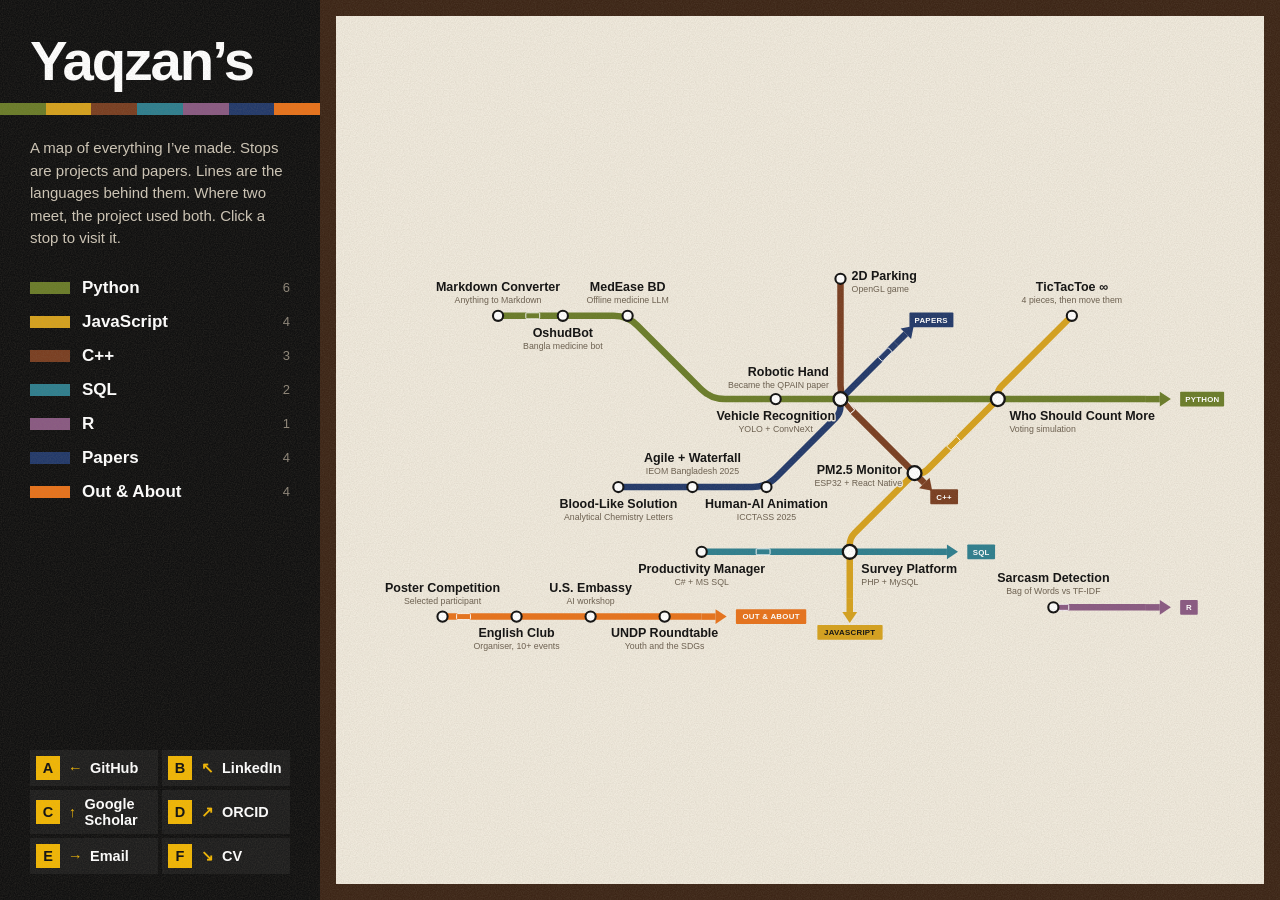
==== index.html @ 7cf8628c "Phone: the live map itself, swiped sideways, with a bottom-sheet card; drop the strip-map version Co" ====
<!doctype html>
<html lang="en">
<head>
<meta charset="utf-8">
<meta name="viewport" content="width=device-width, initial-scale=1">
<title>Yaqzan's</title>
<meta name="description" content="Projects, papers and the rest, drawn as a metro map. Pick a stop and a train takes you there.">
<link rel="stylesheet" href="style.css?v=ee97064d">
</head>
<body>

<div class="d">
  <aside class="column">
    <h1>Yaqzan’s</h1>
    <div class="stripes"><i style="background:#6b7d2a"></i><i style="background:#d6a21e"></i><i style="background:#7a3f22"></i><i style="background:#2f7f8f"></i><i style="background:#8a5a83"></i><i style="background:#233a6b"></i><i style="background:#e8731c"></i></div>
    <p class="key">A map of everything I’ve made. Stops are projects and papers. Lines are the languages behind them. Where two meet, the project used both. <span class="do-click">Click</span><span class="do-tap">Tap</span> a stop to visit it.</p>
    <nav class="legend" aria-label="Lines"><button class="ldot" data-line="py" style="--c:#6b7d2a"><i></i>Python<span>6</span></button><button class="ldot" data-line="js" style="--c:#d6a21e"><i></i>JavaScript<span>4</span></button><button class="ldot" data-line="cpp" style="--c:#7a3f22"><i></i>C++<span>3</span></button><button class="ldot" data-line="sql" style="--c:#2f7f8f"><i></i>SQL<span>2</span></button><button class="ldot" data-line="r" style="--c:#8a5a83"><i></i>R<span>1</span></button><button class="ldot" data-line="papers" style="--c:#233a6b"><i></i>Papers<span>4</span></button><button class="ldot" data-line="out" style="--c:#e8731c"><i></i>Out &amp; About<span>4</span></button></nav>
    <nav class="exits" aria-label="Links"><a href="https://github.com/yaqzans"><span class="ex">A</span><span class="ar">←</span>GitHub</a><a href="https://www.linkedin.com/in/shamvi-md-abdullah-b42a321a6/"><span class="ex">B</span><span class="ar">↖</span>LinkedIn</a><a href="https://scholar.google.com/citations?user=DwskOfEAAAAJ&amp;hl=en"><span class="ex">C</span><span class="ar">↑</span>Google Scholar</a><a href="https://orcid.org/0009-0005-9717-9426"><span class="ex">D</span><span class="ar">↗</span>ORCID</a><a href="mailto:shamvi.abdullah@gmail.com"><span class="ex">E</span><span class="ar">→</span>Email</a><a href="ShamviMdAbdullah.pdf"><span class="ex">F</span><span class="ar">↘</span>CV</a></nav>
  </aside>

  <p class="swipe">↔ Swipe to explore the map</p>
  <main class="mapside"><div class="mapframe">
    <svg id="map" viewBox="-134 58 1893 964" style="--ar:1.9637" preserveAspectRatio="xMidYMid meet" role="img"
         aria-label="Metro map of projects, papers and activities. Lines are languages and kinds of work.">
<style>.lbl{font:700 27px 'Helvetica Neue',Helvetica,Arial,sans-serif;fill:#111111}.tag{font:500 19px 'Helvetica Neue',Helvetica,Arial,sans-serif;fill:#6b5f4f}.lbl,.tag{paint-order:stroke;stroke:#efe9dc;stroke-width:6px;stroke-linejoin:round}.year{font:800 62px 'Helvetica Neue',Helvetica,Arial,sans-serif;fill:#e2ded5;letter-spacing:2px}.now{font:700 18px 'Helvetica Neue',Helvetica,Arial,sans-serif;fill:#e8731c;letter-spacing:4px}</style>
<defs><pattern id="future" width="14" height="14" patternUnits="userSpaceOnUse" patternTransform="rotate(45)"><rect width="1.5" height="14" fill="#111111" opacity=".07"/></pattern></defs>
<rect x="-600" y="-600" width="3400" height="2600" fill="#efe9dc"/>

<path id="L-py" class="line" data-line="py" d="M160.0,250.0 L300.0,250.0 L410.0,250.0 Q440.0,250.0 461.2,271.2 L598.8,408.8 Q620.0,430.0 650.0,430.0 L760.0,430.0 L900.0,430.0 L1240.0,430.0 L1560.0,430.0" fill="none" stroke="#6b7d2a" stroke-width="14" stroke-linejoin="round"/>
<g class="cap" data-line="py"><path d="M1560.0,430.0 L1590.0,430.0" stroke="#6b7d2a" stroke-width="14" fill="none"/><path d="M1614.0,430.0 L1590.0,446.0 L1590.0,414.0Z" fill="#6b7d2a"/></g>
<path id="L-js" class="line" data-line="js" d="M1400.0,250.0 L1247.1,402.9 Q1240.0,410.0 1240.0,420.0 L1240.0,420.0 Q1240.0,430.0 1232.9,437.1 L1087.1,582.9 Q1080.0,590.0 1070.0,590.0 L1070.0,590.0 Q1060.0,590.0 1052.9,597.1 L930.6,719.4 Q920.0,730.0 920.0,745.0 L920.0,760.0 L920.0,860.0" fill="none" stroke="#d6a21e" stroke-width="14" stroke-linejoin="round"/>
<g class="cap" data-line="js"><path d="M920.0,860.0 L920.0,890.0" stroke="#d6a21e" stroke-width="14" fill="none"/><path d="M920.0,914.0 L904.0,890.0 L936.0,890.0Z" fill="#d6a21e"/></g>
<path id="L-cpp" class="line" data-line="cpp" d="M900.0,170.0 L900.0,400.0 Q900.0,430.0 921.2,451.2 L1060.0,590.0" fill="none" stroke="#7a3f22" stroke-width="14" stroke-linejoin="round"/>
<g class="cap" data-line="cpp"><path d="M1060.0,590.0 L1081.2,611.2" stroke="#7a3f22" stroke-width="14" fill="none"/><path d="M1098.2,628.2 L1069.9,622.5 L1092.5,599.9Z" fill="#7a3f22"/></g>
<path id="L-sql" class="line" data-line="sql" d="M600.0,760.0 L920.0,760.0 L1100.0,760.0" fill="none" stroke="#2f7f8f" stroke-width="14" stroke-linejoin="round"/>
<g class="cap" data-line="sql"><path d="M1100.0,760.0 L1130.0,760.0" stroke="#2f7f8f" stroke-width="14" fill="none"/><path d="M1154.0,760.0 L1130.0,776.0 L1130.0,744.0Z" fill="#2f7f8f"/></g>
<path id="L-r" class="line" data-line="r" d="M1360.0,880.0 L1560.0,880.0" fill="none" stroke="#8a5a83" stroke-width="14" stroke-linejoin="round"/>
<g class="cap" data-line="r"><path d="M1560.0,880.0 L1590.0,880.0" stroke="#8a5a83" stroke-width="14" fill="none"/><path d="M1614.0,880.0 L1590.0,896.0 L1590.0,864.0Z" fill="#8a5a83"/></g>
<path id="L-papers" class="line" data-line="papers" d="M420.0,620.0 L580.0,620.0 L710.0,620.0 Q740.0,620.0 761.2,598.8 L889.4,470.6 Q900.0,460.0 900.0,445.0 L900.0,445.0 Q900.0,430.0 910.6,419.4 L1020.0,310.0" fill="none" stroke="#233a6b" stroke-width="14" stroke-linejoin="round"/>
<g class="cap" data-line="papers"><path d="M1020.0,310.0 L1041.2,288.8" stroke="#233a6b" stroke-width="14" fill="none"/><path d="M1058.2,271.8 L1052.5,300.1 L1029.9,277.5Z" fill="#233a6b"/></g>
<path id="L-out" class="line" data-line="out" d="M40.0,900.0 L200.0,900.0 L360.0,900.0 L520.0,900.0 L600.0,900.0" fill="none" stroke="#e8731c" stroke-width="14" stroke-linejoin="round"/>
<g class="cap" data-line="out"><path d="M600.0,900.0 L630.0,900.0" stroke="#e8731c" stroke-width="14" fill="none"/><path d="M654.0,900.0 L630.0,916.0 L630.0,884.0Z" fill="#e8731c"/></g>
<g class="badge" data-line="py"><rect x="1634" y="414" width="95" height="32" rx="2" fill="#6b7d2a"/><text x="1682" y="436" text-anchor="middle" fill="#fff" font-family="'Helvetica Neue',Helvetica,Arial,sans-serif" font-size="17" font-weight="700" letter-spacing=".6">PYTHON</text></g>
<g class="badge" data-line="js"><rect x="850" y="918" width="141" height="32" rx="2" fill="#d6a21e"/><text x="920" y="940" text-anchor="middle" fill="#111" font-family="'Helvetica Neue',Helvetica,Arial,sans-serif" font-size="17" font-weight="700" letter-spacing=".6">JAVASCRIPT</text></g>
<g class="badge" data-line="cpp"><rect x="1094" y="625" width="60" height="32" rx="2" fill="#7a3f22"/><text x="1124" y="647" text-anchor="middle" fill="#fff" font-family="'Helvetica Neue',Helvetica,Arial,sans-serif" font-size="17" font-weight="700" letter-spacing=".6">C++</text></g>
<g class="badge" data-line="sql"><rect x="1174" y="744" width="60" height="32" rx="2" fill="#2f7f8f"/><text x="1204" y="766" text-anchor="middle" fill="#fff" font-family="'Helvetica Neue',Helvetica,Arial,sans-serif" font-size="17" font-weight="700" letter-spacing=".6">SQL</text></g>
<g class="badge" data-line="r"><rect x="1634" y="864" width="38" height="32" rx="2" fill="#8a5a83"/><text x="1653" y="886" text-anchor="middle" fill="#fff" font-family="'Helvetica Neue',Helvetica,Arial,sans-serif" font-size="17" font-weight="700" letter-spacing=".6">R</text></g>
<g class="badge" data-line="papers"><rect x="1049" y="243" width="95" height="32" rx="2" fill="#233a6b"/><text x="1096" y="265" text-anchor="middle" fill="#fff" font-family="'Helvetica Neue',Helvetica,Arial,sans-serif" font-size="17" font-weight="700" letter-spacing=".6">PAPERS</text></g>
<g class="badge" data-line="out"><rect x="674" y="884" width="152" height="32" rx="2" fill="#e8731c"/><text x="750" y="906" text-anchor="middle" fill="#fff" font-family="'Helvetica Neue',Helvetica,Arial,sans-serif" font-size="17" font-weight="700" letter-spacing=".6">OUT &amp; ABOUT</text></g>
<g id="trains"></g>
<g class="stn" data-id="md" tabindex="0" role="button" aria-label="Markdown Converter: Anything to Markdown"><circle class="sh" cx="160" cy="250" r="11" fill="#fff" stroke="#111111" stroke-width="4.5"/><circle cx="160" cy="250" r="28" fill="transparent"/><text x="160" y="196" text-anchor="middle" class="lbl">Markdown Converter</text><text x="160" y="222" text-anchor="middle" class="tag">Anything to Markdown</text></g>
<g class="stn" data-id="oshud" tabindex="0" role="button" aria-label="OshudBot: Bangla medicine bot"><circle class="sh" cx="300" cy="250" r="11" fill="#fff" stroke="#111111" stroke-width="4.5"/><circle cx="300" cy="250" r="28" fill="transparent"/><text x="300" y="295" text-anchor="middle" class="lbl">OshudBot</text><text x="300" y="321" text-anchor="middle" class="tag">Bangla medicine bot</text></g>
<g class="stn" data-id="medease" tabindex="0" role="button" aria-label="MedEase BD: Offline medicine LLM"><circle class="sh" cx="440" cy="250" r="11" fill="#fff" stroke="#111111" stroke-width="4.5"/><circle cx="440" cy="250" r="28" fill="transparent"/><text x="440" y="196" text-anchor="middle" class="lbl">MedEase BD</text><text x="440" y="222" text-anchor="middle" class="tag">Offline medicine LLM</text></g>
<g class="stn" data-id="vehicle" tabindex="0" role="button" aria-label="Vehicle Recognition: YOLO + ConvNeXt"><circle class="sh" cx="760" cy="430" r="11" fill="#fff" stroke="#111111" stroke-width="4.5"/><circle cx="760" cy="430" r="28" fill="transparent"/><text x="760" y="475" text-anchor="middle" class="lbl">Vehicle Recognition</text><text x="760" y="501" text-anchor="middle" class="tag">YOLO + ConvNeXt</text></g>
<g class="stn" data-id="hand" tabindex="0" role="button" aria-label="Robotic Hand: Became the QPAIN paper"><rect class="sh" x="885.0" y="415.0" width="30.0" height="30.0" rx="15.0" fill="#fff" stroke="#111111" stroke-width="5"/><circle cx="900" cy="430" r="28" fill="transparent"/><text x="875" y="381" text-anchor="end" class="lbl">Robotic Hand</text><text x="875" y="407" text-anchor="end" class="tag">Became the QPAIN paper</text></g>
<g class="stn" data-id="who" tabindex="0" role="button" aria-label="Who Should Count More: Voting simulation"><rect class="sh" x="1225.0" y="415.0" width="30.0" height="30.0" rx="15.0" fill="#fff" stroke="#111111" stroke-width="5"/><circle cx="1240" cy="430" r="28" fill="transparent"/><text x="1265" y="475" text-anchor="start" class="lbl">Who Should Count More</text><text x="1265" y="501" text-anchor="start" class="tag">Voting simulation</text></g>
<g class="stn" data-id="parking" tabindex="0" role="button" aria-label="2D Parking: OpenGL game"><circle class="sh" cx="900" cy="170" r="11" fill="#fff" stroke="#111111" stroke-width="4.5"/><circle cx="900" cy="170" r="28" fill="transparent"/><text x="924" y="172" text-anchor="start" class="lbl">2D Parking</text><text x="924" y="198" text-anchor="start" class="tag">OpenGL game</text></g>
<g class="stn" data-id="pm25" tabindex="0" role="button" aria-label="PM2.5 Monitor: ESP32 + React Native"><rect class="sh" x="1045.0" y="575.0" width="30.0" height="30.0" rx="15.0" fill="#fff" stroke="#111111" stroke-width="5"/><circle cx="1060" cy="590" r="28" fill="transparent"/><text x="1033" y="592" text-anchor="end" class="lbl">PM2.5 Monitor</text><text x="1033" y="618" text-anchor="end" class="tag">ESP32 + React Native</text></g>
<g class="stn" data-id="ttt" tabindex="0" role="button" aria-label="TicTacToe ∞: 4 pieces, then move them"><circle class="sh" cx="1400" cy="250" r="11" fill="#fff" stroke="#111111" stroke-width="4.5"/><circle cx="1400" cy="250" r="28" fill="transparent"/><text x="1400" y="196" text-anchor="middle" class="lbl">TicTacToe ∞</text><text x="1400" y="222" text-anchor="middle" class="tag">4 pieces, then move them</text></g>
<g class="stn" data-id="survey" tabindex="0" role="button" aria-label="Survey Platform: PHP + MySQL"><rect class="sh" x="905.0" y="745.0" width="30.0" height="30.0" rx="15.0" fill="#fff" stroke="#111111" stroke-width="5"/><circle cx="920" cy="760" r="28" fill="transparent"/><text x="945" y="805" text-anchor="start" class="lbl">Survey Platform</text><text x="945" y="831" text-anchor="start" class="tag">PHP + MySQL</text></g>
<g class="stn" data-id="prod" tabindex="0" role="button" aria-label="Productivity Manager: C# + MS SQL"><circle class="sh" cx="600" cy="760" r="11" fill="#fff" stroke="#111111" stroke-width="4.5"/><circle cx="600" cy="760" r="28" fill="transparent"/><text x="600" y="805" text-anchor="middle" class="lbl">Productivity Manager</text><text x="600" y="831" text-anchor="middle" class="tag">C# + MS SQL</text></g>
<g class="stn" data-id="sarcasm" tabindex="0" role="button" aria-label="Sarcasm Detection: Bag of Words vs TF-IDF"><circle class="sh" cx="1360" cy="880" r="11" fill="#fff" stroke="#111111" stroke-width="4.5"/><circle cx="1360" cy="880" r="28" fill="transparent"/><text x="1360" y="826" text-anchor="middle" class="lbl">Sarcasm Detection</text><text x="1360" y="852" text-anchor="middle" class="tag">Bag of Words vs TF-IDF</text></g>
<g class="stn" data-id="blood" tabindex="0" role="button" aria-label="Blood-Like Solution: Analytical Chemistry Letters"><circle class="sh" cx="420" cy="620" r="11" fill="#fff" stroke="#111111" stroke-width="4.5"/><circle cx="420" cy="620" r="28" fill="transparent"/><text x="420" y="665" text-anchor="middle" class="lbl">Blood-Like Solution</text><text x="420" y="691" text-anchor="middle" class="tag">Analytical Chemistry Letters</text></g>
<g class="stn" data-id="agile" tabindex="0" role="button" aria-label="Agile + Waterfall: IEOM Bangladesh 2025"><circle class="sh" cx="580" cy="620" r="11" fill="#fff" stroke="#111111" stroke-width="4.5"/><circle cx="580" cy="620" r="28" fill="transparent"/><text x="580" y="566" text-anchor="middle" class="lbl">Agile + Waterfall</text><text x="580" y="592" text-anchor="middle" class="tag">IEOM Bangladesh 2025</text></g>
<g class="stn" data-id="hybrid" tabindex="0" role="button" aria-label="Human-AI Animation: ICCTASS 2025"><circle class="sh" cx="740" cy="620" r="11" fill="#fff" stroke="#111111" stroke-width="4.5"/><circle cx="740" cy="620" r="28" fill="transparent"/><text x="740" y="665" text-anchor="middle" class="lbl">Human-AI Animation</text><text x="740" y="691" text-anchor="middle" class="tag">ICCTASS 2025</text></g>
<g class="stn" data-id="poster" tabindex="0" role="button" aria-label="Poster Competition: Selected participant"><circle class="sh" cx="40" cy="900" r="11" fill="#fff" stroke="#111111" stroke-width="4.5"/><circle cx="40" cy="900" r="28" fill="transparent"/><text x="40" y="846" text-anchor="middle" class="lbl">Poster Competition</text><text x="40" y="872" text-anchor="middle" class="tag">Selected participant</text></g>
<g class="stn" data-id="english" tabindex="0" role="button" aria-label="English Club: Organiser, 10+ events"><circle class="sh" cx="200" cy="900" r="11" fill="#fff" stroke="#111111" stroke-width="4.5"/><circle cx="200" cy="900" r="28" fill="transparent"/><text x="200" y="945" text-anchor="middle" class="lbl">English Club</text><text x="200" y="971" text-anchor="middle" class="tag">Organiser, 10+ events</text></g>
<g class="stn" data-id="embassy" tabindex="0" role="button" aria-label="U.S. Embassy: AI workshop"><circle class="sh" cx="360" cy="900" r="11" fill="#fff" stroke="#111111" stroke-width="4.5"/><circle cx="360" cy="900" r="28" fill="transparent"/><text x="360" y="846" text-anchor="middle" class="lbl">U.S. Embassy</text><text x="360" y="872" text-anchor="middle" class="tag">AI workshop</text></g>
<g class="stn" data-id="undp" tabindex="0" role="button" aria-label="UNDP Roundtable: Youth and the SDGs"><circle class="sh" cx="520" cy="900" r="11" fill="#fff" stroke="#111111" stroke-width="4.5"/><circle cx="520" cy="900" r="28" fill="transparent"/><text x="520" y="945" text-anchor="middle" class="lbl">UNDP Roundtable</text><text x="520" y="971" text-anchor="middle" class="tag">Youth and the SDGs</text></g>
    </svg>
  </div></main>

  <aside class="card" id="card" hidden aria-live="polite">
    <button class="x" aria-label="Close">&times;</button>
    <div class="card-lines"></div>
    <h2></h2>
    <p class="card-tag"></p>
    <p class="card-text"></p>
    <div class="card-links"></div>
  </aside>
</div>

<script id="data" type="application/json">{"stations": {"md": {"name": "Markdown Converter", "tag": "Anything to Markdown", "x": 160, "y": 250, "side": "t", "text": "PDF, Word, PowerPoint or Excel in, clean Markdown out. A single Windows executable, nothing to install.", "links": [["Repo", "https://github.com/yaqzans/markdown-converter-app"]], "related": [], "lines": ["py"]}, "oshud": {"name": "OshudBot", "tag": "Bangla medicine bot", "x": 300, "y": 250, "side": "b", "text": "Covers 21,714 medicine brands and answers in Bangla, English or Banglish in about 15 ms on a CPU. It replaced 1.1 GB of models with transliteration and fuzzy matching at no loss in answer quality.", "links": [["Repo", "https://github.com/yaqzans/oshudbot"], ["Try it", "https://oshudbot.streamlit.app/"]], "related": ["medease"], "lines": ["py"]}, "medease": {"name": "MedEase BD", "tag": "Offline medicine LLM", "x": 440, "y": 250, "side": "t", "text": "The heavier sibling of OshudBot. RAG over 21,000+ medicines plus a Gemma 3 4B fine-tuned on 36,000+ medicine Q&A pairs, running fully offline.", "links": [], "related": ["oshud"], "lines": ["py"]}, "vehicle": {"name": "Vehicle Recognition", "tag": "YOLO + ConvNeXt", "x": 760, "y": 430, "side": "b", "text": "Bangladeshi road vehicles on RSUD20K. YOLO26n finds them and ConvNeXt-Tiny classifies every crop. Code, results and the paper.", "links": [["Repo", "https://github.com/yaqzans/cvpr-two-stage-vehicle-recognition"]], "related": [], "lines": ["py"]}, "hand": {"name": "Robotic Hand", "tag": "Became the QPAIN paper", "x": 900, "y": 430, "side": "tl", "text": "A camera watches your hand and a 7-servo robotic hand copies it, with no gloves or sensors. Python and MediaPipe on the laptop, an ESP32 driving the servos. 88 ms end to end at 24.6 FPS, built for about 2,800 BDT. It became a paper: Gesture Controlled Robotic Hand Designed for Enhancing Industrial Automation and Innovation, IEEE QPAIN 2026, second and corresponding author.", "links": [["Read the paper", "https://doi.org/10.1109/QPAIN69676.2026.11545528"]], "related": [], "lines": ["py", "cpp", "papers"]}, "who": {"name": "Who Should Count More", "tag": "Voting simulation", "x": 1240, "y": 430, "side": "br", "text": "Should educated votes count more? A Python simulation with a playable JavaScript front end: set up the electorate, run the election and see who wins.", "links": [["Play", "https://yaqzans.github.io/who-should-count-more/"], ["Repo", "https://github.com/yaqzans/who-should-count-more"]], "related": [], "lines": ["py", "js"]}, "parking": {"name": "2D Parking", "tag": "OpenGL game", "x": 900, "y": 170, "side": "r", "text": "Park the car before the timer runs out. C++ with OpenGL and GLUT, for a computer graphics course.", "links": [["Repo", "https://github.com/yaqzans/2D-Parking-Game"]], "related": [], "lines": ["cpp"]}, "pm25": {"name": "PM2.5 Monitor", "tag": "ESP32 + React Native", "x": 1060, "y": 590, "side": "l", "text": "Pocket air quality monitor: ESP32-C3 firmware plus a React Native app over BLE. It alerts only on genuine spikes, not on Dhaka's constantly high baseline. In a two-week field study it sent about 4 alerts a day instead of dozens, and each one was acted on.", "links": [], "related": [], "lines": ["js", "cpp"]}, "ttt": {"name": "TicTacToe ∞", "tag": "4 pieces, then move them", "x": 1400, "y": 250, "side": "t", "text": "Tic-tac-toe where each player only gets 4 pieces and then has to move them. Vanilla JavaScript, with a bot that has a difficulty slider.", "links": [["Play", "https://yaqzans.github.io/TicTacToeInfinity/"], ["Repo", "https://github.com/yaqzans/TicTacToeInfinity"]], "related": [], "lines": ["js"]}, "survey": {"name": "Survey Platform", "tag": "PHP + MySQL", "x": 920, "y": 760, "side": "br", "text": "NeedSurveyResponses: answer other people's surveys to earn credits, then spend credits to publish your own. PHP, MySQL and JavaScript, with separate user and admin views.", "links": [], "related": [], "lines": ["js", "sql"]}, "prod": {"name": "Productivity Manager", "tag": "C# + MS SQL", "x": 600, "y": 760, "side": "b", "text": "Notes, reminders and a timer in one C# desktop app, with logins and an MS SQL database underneath.", "links": [["Repo", "https://github.com/yaqzans/Productivity-Manager"]], "related": [], "lines": ["sql"]}, "sarcasm": {"name": "Sarcasm Detection", "tag": "Bag of Words vs TF-IDF", "x": 1360, "y": 880, "side": "t", "text": "Can a classifier tell when a tweet is sarcastic? Bag of Words against TF-IDF across four classifiers, in R.", "links": [["Repo", "https://github.com/yaqzans/ids-sarcasm-detection"]], "related": [], "lines": ["r"]}, "blood": {"name": "Blood-Like Solution", "tag": "Analytical Chemistry Letters", "x": 420, "y": 620, "side": "b", "text": "Development of a Simulated Blood-Like Solution for Medical Experiments. Presented at the International Conference on Physics 2024 and published in Analytical Chemistry Letters (2025). Fifth author.", "links": [["Read the paper", "https://doi.org/10.1080/22297928.2025.2533331"]], "related": [], "lines": ["papers"]}, "agile": {"name": "Agile + Waterfall", "tag": "IEOM Bangladesh 2025", "x": 580, "y": 620, "side": "t", "text": "Evaluating the Performance of Agile-Waterfall Integrated Approaches in Large Scale Engineering Projects in Bangladesh. IEOM Bangladesh 2025. Fifth author.", "links": [["Read the paper", "https://doi.org/10.46254/BA08.20250467"]], "related": [], "lines": ["papers"]}, "hybrid": {"name": "Human-AI Animation", "tag": "ICCTASS 2025", "x": 740, "y": 620, "side": "b", "text": "A Hybrid Human-AI Model for Sustainable Innovation in Media and Animation. Presented at ICCTASS 2025. Third author.", "links": [], "related": [], "lines": ["papers"]}, "poster": {"name": "Poster Competition", "tag": "Selected participant", "x": 40, "y": 900, "side": "t", "text": "Selected participant in the AIUB Poster Presentation Competition.", "links": [], "related": [], "lines": ["out"]}, "english": {"name": "English Club", "tag": "Organiser, 10+ events", "x": 200, "y": 900, "side": "b", "text": "Organiser and content writer at the AIUB English Club. Ran 10+ events and workshops for 50+ members.", "links": [], "related": [], "lines": ["out"]}, "embassy": {"name": "U.S. Embassy", "tag": "AI workshop", "x": 360, "y": 900, "side": "t", "text": "AI workshop at the American Center, Dhaka. Selected by the Faculty of Science and Technology to represent the university.", "links": [], "related": [], "lines": ["out"]}, "undp": {"name": "UNDP Roundtable", "tag": "Youth and the SDGs", "x": 520, "y": 900, "side": "b", "text": "Selected to represent the university at \"Let's Talk with the UNDP Resident Representative\", a roundtable on youth engagement in the SDGs.", "links": [], "related": [], "lines": ["out"]}}, "lines": {"py": {"name": "Python", "color": "#6b7d2a", "stations": ["md", "oshud", "medease", "vehicle", "hand", "who"]}, "js": {"name": "JavaScript", "color": "#d6a21e", "stations": ["ttt", "who", "pm25", "survey"]}, "cpp": {"name": "C++", "color": "#7a3f22", "stations": ["parking", "hand", "pm25"]}, "sql": {"name": "SQL", "color": "#2f7f8f", "stations": ["prod", "survey"]}, "r": {"name": "R", "color": "#8a5a83", "stations": ["sarcasm"]}, "papers": {"name": "Papers", "color": "#233a6b", "stations": ["blood", "agile", "hybrid", "hand"]}, "out": {"name": "Out & About", "color": "#e8731c", "stations": ["poster", "english", "embassy", "undp"]}}, "view": [-134, 58, 1893, 964]}</script>
<script src="app.js?v=b8bb72dc"></script>
</body>
</html>
---- style.css ----
:root {
  --ink: #111; --soft: #6b5f4f; --paper: #efe9dc; --orange: #e8731c;
  --font: "Helvetica Neue", Helvetica, Arial, sans-serif;
}
* { box-sizing: border-box; }
html, body { margin: 0; height: 100%; }
body { font-family: var(--font); color: var(--ink); background: var(--paper); }
button { font: inherit; color: inherit; }

/* print grain over everything, like ink on paper stock */
body::after { content: ""; position: fixed; inset: 0; pointer-events: none; z-index: 10; opacity: .5;
  background-image: url("data:image/svg+xml;utf8,<svg xmlns='http://www.w3.org/2000/svg' width='240' height='240'><filter id='n'><feTurbulence type='fractalNoise' baseFrequency='.85' numOctaves='2'/><feColorMatrix values='0 0 0 0 .3 0 0 0 0 .25 0 0 0 0 .18 0 0 0 .5 -.15'/></filter><rect width='100%25' height='100%25' filter='url(%23n)'/></svg>"); }

/* ---------------- laptop: black column on the left, the map on the right ---------------- */
.d { display: grid; grid-template-columns: minmax(300px, 25vw) 1fr; height: 100vh; overflow: hidden; }
.column { background: #111; color: #fff; padding: 34px 30px 26px; display: flex; flex-direction: column; gap: 22px; overflow-y: auto; }
.column h1 { margin: 0; font-size: clamp(44px, 4.4vw, 76px); font-weight: 800; letter-spacing: -.035em; line-height: .95; }
.stripes { display: flex; height: 12px; }
.stripes i { flex: 1; }
.column .stripes { margin: -6px -30px 0; }
.key { margin: 0; font-size: 15px; line-height: 1.5; color: #cfc7b8; }

.legend { display: grid; gap: 2px; }
.ldot { display: flex; align-items: center; gap: 12px; border: 0; background: none; color: #fff; cursor: pointer; padding: 6px 0; text-align: left; font-size: 17px; font-weight: 700; }
.ldot i { width: 40px; height: 12px; background: var(--c); flex: none; }
.ldot span { margin-left: auto; font-size: 13px; font-weight: 500; color: #8f877a; }
.ldot:hover, .ldot.on { color: var(--orange); }

.exits { display: grid; grid-template-columns: 1fr 1fr; gap: 4px; margin-top: auto; }
.exits a, .m-exits a { display: flex; align-items: center; gap: 8px; color: #fff; text-decoration: none; font-size: 14.5px; font-weight: 700;
  padding: 6px 8px 6px 6px; background: #1e1e1e; }
.exits a:hover, .exits a:focus-visible, .m-exits a:hover { background: #2c2c2c; outline: 2px solid #f2b705; outline-offset: -2px; }
.ex { width: 24px; height: 24px; background: #f2b705; color: #111; display: grid; place-items: center; font-weight: 800; flex: none; }
.ar { color: #f2b705; width: 14px; text-align: center; }
.hint { margin: 0; font-size: 13px; color: #8f877a; }

.mapside { min-width: 0; min-height: 0; }
/* one dark brown border running round the edges of the map area */
.mapframe { width: 100%; height: 100%; border: 16px solid #3d2617; display: grid; place-items: center; padding: 18px 26px; }
#map { width: 100%; height: 100%; display: block; }

/* map interaction */
.stn { cursor: pointer; outline: none; }
.stn:hover .sh, .stn:focus-visible .sh, .stn.on .sh { stroke: var(--orange); stroke-width: 7; }
.stn:hover .lbl, .stn.on .lbl { fill: var(--orange); }
#map .line, #map .cap, #map .badge { transition: opacity .25s; }
#map.focus .line, #map.focus .cap, #map.focus .badge { opacity: .12; }
#map.focus .hl { opacity: 1; }

/* station card: black band, line colour, the details */
.card { position: fixed; right: 28px; bottom: 28px; z-index: 5; width: min(420px, calc(100vw - 32px)); background: #fff;
  box-shadow: 0 16px 40px rgba(0, 0, 0, .25); animation: up .2s ease-out; }
.card[hidden] { display: none; }
@keyframes up { from { transform: translateY(10px); opacity: 0; } }
.card-lines { display: flex; flex-wrap: wrap; gap: 0; background: #111; padding: 0; }
.card-lines span { font-size: 12px; font-weight: 800; letter-spacing: .06em; text-transform: uppercase; background: var(--c); padding: 7px 12px; }
.card .x { position: absolute; top: 2px; right: 6px; border: 0; background: none; color: #fff; font-size: 26px; line-height: 1; cursor: pointer; padding: 4px 8px; z-index: 1; }
.card h2 { margin: 14px 20px 0; font-size: 26px; font-weight: 800; letter-spacing: -.02em; }
.card-tag { margin: 2px 20px 0; color: var(--soft); font-size: 14px; font-weight: 500; }
.card-text { margin: 10px 20px 0; font-size: 15px; line-height: 1.55; color: #2b2620; }
.card-links { display: flex; flex-wrap: wrap; gap: 8px; margin: 14px 20px 18px; }
.card-links:empty { display: none; }
.card-links + * { margin-bottom: 18px; }
.card-links a, .card-links button { color: #111; font-size: 14px; font-weight: 700; text-decoration: none; border: 2px solid #111; padding: 5px 12px; background: none; cursor: pointer; }
.card-links a:hover, .card-links button:hover { background: #111; color: #fff; }
.card-links .go::before { content: ""; display: inline-block; width: 14px; height: 5px; background: var(--c); margin: 0 7px 3px 0; vertical-align: middle; }
.card-text:last-of-type { margin-bottom: 18px; }

@media (prefers-reduced-motion: reduce) { .card { animation: none; } .m-train { transition: none !important; } }

/* ---------------- phone: the same live map, big, swiped sideways; everything else arranged around it ---------------- */
.do-tap, .swipe { display: none; }
@media (max-width: 900px) {
  .do-click { display: none; } .do-tap { display: inline; }
  .d { display: flex; flex-direction: column; height: auto; overflow: visible; }
  .column { display: contents; }
  .column h1 { order: 1; background: #111; color: #fff; margin: 0; padding: 22px 18px 14px; font-size: 54px; }
  .column .stripes { order: 2; margin: 0; }
  .key { order: 3; background: #111; color: #cfc7b8; margin: 0; padding: 14px 18px 18px; font-size: 14.5px; }
  .mapside { order: 5; position: relative; height: 68svh; min-height: 420px; overflow-x: auto; overflow-y: hidden;
    -webkit-overflow-scrolling: touch; scrollbar-width: none; }
  .mapside::-webkit-scrollbar { display: none; }
  .mapframe { width: max-content; height: 100%; padding: 10px 16px; border-width: 10px; }
  #map { height: 100%; width: auto; aspect-ratio: var(--ar); }
  .swipe { display: block; order: 4; margin: 0; padding: 7px 14px; background: #f2b705; color: #111; text-align: center;
    font-size: 12.5px; font-weight: 800; letter-spacing: .06em; text-transform: uppercase; }
  .legend { order: 6; display: flex; overflow-x: auto; gap: 6px; padding: 14px 14px 4px; scrollbar-width: none; }
  .legend::-webkit-scrollbar { display: none; }
  .ldot { flex: none; background: #111; color: #fff; padding: 8px 12px; font-size: 14px; gap: 8px; }
  .ldot i { width: 22px; height: 8px; }
  .ldot span { margin-left: 4px; }
  .exits { order: 7; margin: 10px 14px 24px; background: #111; padding: 6px; }
  .card { left: 0; right: 0; bottom: 0; width: auto; max-height: 70svh; overflow-y: auto; box-shadow: 0 -10px 30px rgba(0, 0, 0, .3); }
}
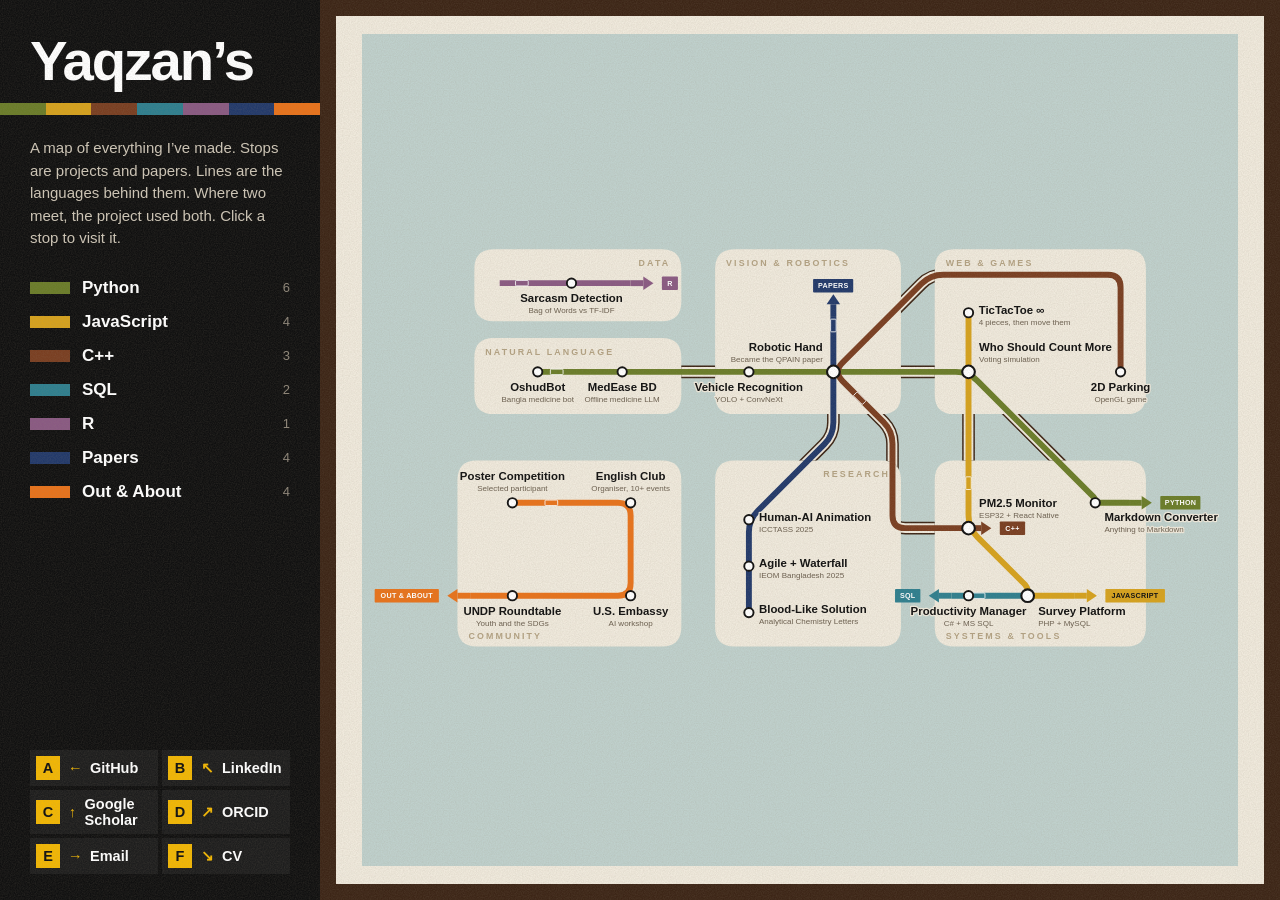
==== commit 5fd26077: "Fields as islands with water between them; lines cross on bridges; R on a Data island Co-Authored-By" ====
--- a/index.html
+++ b/index.html
@@ -20,53 +20,53 @@
 
   <p class="swipe">↔ Swipe to explore the map</p>
   <main class="mapside"><div class="mapframe">
-    <svg id="map" viewBox="-134 58 1893 964" style="--ar:1.9637" preserveAspectRatio="xMidYMid meet" role="img"
+    <svg id="map" viewBox="-196 8 2074 1014" style="--ar:2.0454" preserveAspectRatio="xMidYMid meet" role="img"
          aria-label="Metro map of projects, papers and activities. Lines are languages and kinds of work.">
-<style>.lbl{font:700 27px 'Helvetica Neue',Helvetica,Arial,sans-serif;fill:#111111}.tag{font:500 19px 'Helvetica Neue',Helvetica,Arial,sans-serif;fill:#6b5f4f}.lbl,.tag{paint-order:stroke;stroke:#efe9dc;stroke-width:6px;stroke-linejoin:round}.year{font:800 62px 'Helvetica Neue',Helvetica,Arial,sans-serif;fill:#e2ded5;letter-spacing:2px}.now{font:700 18px 'Helvetica Neue',Helvetica,Arial,sans-serif;fill:#e8731c;letter-spacing:4px}</style>
+<style>.lbl{font:700 27px 'Helvetica Neue',Helvetica,Arial,sans-serif;fill:#111111}.tag{font:500 19px 'Helvetica Neue',Helvetica,Arial,sans-serif;fill:#6b5f4f}.lbl,.tag{paint-order:stroke;stroke:#efe9dc;stroke-width:6px;stroke-linejoin:round}.year{font:800 62px 'Helvetica Neue',Helvetica,Arial,sans-serif;fill:#e2ded5;letter-spacing:2px}.now{font:700 18px 'Helvetica Neue',Helvetica,Arial,sans-serif;fill:#e8731c;letter-spacing:4px}.district{font:800 21px 'Helvetica Neue',Helvetica,Arial,sans-serif;fill:#b3a283;letter-spacing:5px}</style>
 <defs><pattern id="future" width="14" height="14" patternUnits="userSpaceOnUse" patternTransform="rotate(45)"><rect width="1.5" height="14" fill="#111111" opacity=".07"/></pattern></defs>
-<rect x="-600" y="-600" width="3400" height="2600" fill="#efe9dc"/>
-
-<path id="L-py" class="line" data-line="py" d="M160.0,250.0 L300.0,250.0 L410.0,250.0 Q440.0,250.0 461.2,271.2 L598.8,408.8 Q620.0,430.0 650.0,430.0 L760.0,430.0 L900.0,430.0 L1240.0,430.0 L1560.0,430.0" fill="none" stroke="#6b7d2a" stroke-width="14" stroke-linejoin="round"/>
-<g class="cap" data-line="py"><path d="M1560.0,430.0 L1590.0,430.0" stroke="#6b7d2a" stroke-width="14" fill="none"/><path d="M1614.0,430.0 L1590.0,446.0 L1590.0,414.0Z" fill="#6b7d2a"/></g>
-<path id="L-js" class="line" data-line="js" d="M1400.0,250.0 L1247.1,402.9 Q1240.0,410.0 1240.0,420.0 L1240.0,420.0 Q1240.0,430.0 1232.9,437.1 L1087.1,582.9 Q1080.0,590.0 1070.0,590.0 L1070.0,590.0 Q1060.0,590.0 1052.9,597.1 L930.6,719.4 Q920.0,730.0 920.0,745.0 L920.0,760.0 L920.0,860.0" fill="none" stroke="#d6a21e" stroke-width="14" stroke-linejoin="round"/>
-<g class="cap" data-line="js"><path d="M920.0,860.0 L920.0,890.0" stroke="#d6a21e" stroke-width="14" fill="none"/><path d="M920.0,914.0 L904.0,890.0 L936.0,890.0Z" fill="#d6a21e"/></g>
-<path id="L-cpp" class="line" data-line="cpp" d="M900.0,170.0 L900.0,400.0 Q900.0,430.0 921.2,451.2 L1060.0,590.0" fill="none" stroke="#7a3f22" stroke-width="14" stroke-linejoin="round"/>
-<g class="cap" data-line="cpp"><path d="M1060.0,590.0 L1081.2,611.2" stroke="#7a3f22" stroke-width="14" fill="none"/><path d="M1098.2,628.2 L1069.9,622.5 L1092.5,599.9Z" fill="#7a3f22"/></g>
-<path id="L-sql" class="line" data-line="sql" d="M600.0,760.0 L920.0,760.0 L1100.0,760.0" fill="none" stroke="#2f7f8f" stroke-width="14" stroke-linejoin="round"/>
-<g class="cap" data-line="sql"><path d="M1100.0,760.0 L1130.0,760.0" stroke="#2f7f8f" stroke-width="14" fill="none"/><path d="M1154.0,760.0 L1130.0,776.0 L1130.0,744.0Z" fill="#2f7f8f"/></g>
-<path id="L-r" class="line" data-line="r" d="M1360.0,880.0 L1560.0,880.0" fill="none" stroke="#8a5a83" stroke-width="14" stroke-linejoin="round"/>
-<g class="cap" data-line="r"><path d="M1560.0,880.0 L1590.0,880.0" stroke="#8a5a83" stroke-width="14" fill="none"/><path d="M1614.0,880.0 L1590.0,896.0 L1590.0,864.0Z" fill="#8a5a83"/></g>
-<path id="L-papers" class="line" data-line="papers" d="M420.0,620.0 L580.0,620.0 L710.0,620.0 Q740.0,620.0 761.2,598.8 L889.4,470.6 Q900.0,460.0 900.0,445.0 L900.0,445.0 Q900.0,430.0 910.6,419.4 L1020.0,310.0" fill="none" stroke="#233a6b" stroke-width="14" stroke-linejoin="round"/>
-<g class="cap" data-line="papers"><path d="M1020.0,310.0 L1041.2,288.8" stroke="#233a6b" stroke-width="14" fill="none"/><path d="M1058.2,271.8 L1052.5,300.1 L1029.9,277.5Z" fill="#233a6b"/></g>
-<path id="L-out" class="line" data-line="out" d="M40.0,900.0 L200.0,900.0 L360.0,900.0 L520.0,900.0 L600.0,900.0" fill="none" stroke="#e8731c" stroke-width="14" stroke-linejoin="round"/>
-<g class="cap" data-line="out"><path d="M600.0,900.0 L630.0,900.0" stroke="#e8731c" stroke-width="14" fill="none"/><path d="M654.0,900.0 L630.0,916.0 L630.0,884.0Z" fill="#e8731c"/></g>
-<g class="badge" data-line="py"><rect x="1634" y="414" width="95" height="32" rx="2" fill="#6b7d2a"/><text x="1682" y="436" text-anchor="middle" fill="#fff" font-family="'Helvetica Neue',Helvetica,Arial,sans-serif" font-size="17" font-weight="700" letter-spacing=".6">PYTHON</text></g>
-<g class="badge" data-line="js"><rect x="850" y="918" width="141" height="32" rx="2" fill="#d6a21e"/><text x="920" y="940" text-anchor="middle" fill="#111" font-family="'Helvetica Neue',Helvetica,Arial,sans-serif" font-size="17" font-weight="700" letter-spacing=".6">JAVASCRIPT</text></g>
-<g class="badge" data-line="cpp"><rect x="1094" y="625" width="60" height="32" rx="2" fill="#7a3f22"/><text x="1124" y="647" text-anchor="middle" fill="#fff" font-family="'Helvetica Neue',Helvetica,Arial,sans-serif" font-size="17" font-weight="700" letter-spacing=".6">C++</text></g>
-<g class="badge" data-line="sql"><rect x="1174" y="744" width="60" height="32" rx="2" fill="#2f7f8f"/><text x="1204" y="766" text-anchor="middle" fill="#fff" font-family="'Helvetica Neue',Helvetica,Arial,sans-serif" font-size="17" font-weight="700" letter-spacing=".6">SQL</text></g>
-<g class="badge" data-line="r"><rect x="1634" y="864" width="38" height="32" rx="2" fill="#8a5a83"/><text x="1653" y="886" text-anchor="middle" fill="#fff" font-family="'Helvetica Neue',Helvetica,Arial,sans-serif" font-size="17" font-weight="700" letter-spacing=".6">R</text></g>
-<g class="badge" data-line="papers"><rect x="1049" y="243" width="95" height="32" rx="2" fill="#233a6b"/><text x="1096" y="265" text-anchor="middle" fill="#fff" font-family="'Helvetica Neue',Helvetica,Arial,sans-serif" font-size="17" font-weight="700" letter-spacing=".6">PAPERS</text></g>
-<g class="badge" data-line="out"><rect x="674" y="884" width="152" height="32" rx="2" fill="#e8731c"/><text x="750" y="906" text-anchor="middle" fill="#fff" font-family="'Helvetica Neue',Helvetica,Arial,sans-serif" font-size="17" font-weight="700" letter-spacing=".6">OUT &amp; ABOUT</text></g>
+<rect x="-600" y="-600" width="3400" height="2600" fill="#bfd0cc"/><path class="land" d="M116,40 H514 Q560,40 560,86 V164 Q560,210 514,210 H116 Q70,210 70,164 V86 Q70,40 116,40 Z" fill="#efe9dc"/><path class="land" d="M116,250 H514 Q560,250 560,296 V384 Q560,430 514,430 H116 Q70,430 70,384 V296 Q70,250 116,250 Z" fill="#efe9dc"/><path class="land" d="M686,40 H1034 Q1080,40 1080,86 V384 Q1080,430 1034,430 H686 Q640,430 640,384 V86 Q640,40 686,40 Z" fill="#efe9dc"/><path class="land" d="M1206,40 H1614 Q1660,40 1660,86 V384 Q1660,430 1614,430 H1206 Q1160,430 1160,384 V86 Q1160,40 1206,40 Z" fill="#efe9dc"/><path class="land" d="M76,540 H514 Q560,540 560,586 V934 Q560,980 514,980 H76 Q30,980 30,934 V586 Q30,540 76,540 Z" fill="#efe9dc"/><path class="land" d="M686,540 H1034 Q1080,540 1080,586 V934 Q1080,980 1034,980 H686 Q640,980 640,934 V586 Q640,540 686,540 Z" fill="#efe9dc"/><path class="land" d="M1206,540 H1614 Q1660,540 1660,586 V934 Q1660,980 1614,980 H1206 Q1160,980 1160,934 V586 Q1160,540 1206,540 Z" fill="#efe9dc"/><text x="534" y="80" text-anchor="end" class="district">DATA</text><text x="96" y="290" text-anchor="start" class="district">NATURAL LANGUAGE</text><text x="666" y="80" text-anchor="start" class="district">VISION &amp; ROBOTICS</text><text x="1186" y="80" text-anchor="start" class="district">WEB &amp; GAMES</text><text x="56" y="962" text-anchor="start" class="district">COMMUNITY</text><text x="1054" y="580" text-anchor="end" class="district">RESEARCH</text><text x="1186" y="962" text-anchor="start" class="district">SYSTEMS &amp; TOOLS</text>
+<clipPath id="wateronly"><path d="M-600,-600 H2800 V2000 H-600 Z M116,40 H514 Q560,40 560,86 V164 Q560,210 514,210 H116 Q70,210 70,164 V86 Q70,40 116,40 Z M116,250 H514 Q560,250 560,296 V384 Q560,430 514,430 H116 Q70,430 70,384 V296 Q70,250 116,250 Z M686,40 H1034 Q1080,40 1080,86 V384 Q1080,430 1034,430 H686 Q640,430 640,384 V86 Q640,40 686,40 Z M1206,40 H1614 Q1660,40 1660,86 V384 Q1660,430 1614,430 H1206 Q1160,430 1160,384 V86 Q1160,40 1206,40 Z M76,540 H514 Q560,540 560,586 V934 Q560,980 514,980 H76 Q30,980 30,934 V586 Q30,540 76,540 Z M686,540 H1034 Q1080,540 1080,586 V934 Q1080,980 1034,980 H686 Q640,980 640,934 V586 Q640,540 686,540 Z M1206,540 H1614 Q1660,540 1660,586 V934 Q1660,980 1614,980 H1206 Q1160,980 1160,934 V586 Q1160,540 1206,540 Z" clip-rule="evenodd"/></clipPath><g clip-path="url(#wateronly)"><path d="M220.0,330.0 L420.0,330.0 L720.0,330.0 L920.0,330.0 L1210.0,330.0 Q1240.0,330.0 1261.2,351.2 L1536.5,626.5 Q1540.0,630.0 1540.0,635.0 L1540.0,635.0 Q1540.0,640.0 1545.0,640.0 L1620.0,640.0" fill="none" stroke="#3d2617" stroke-width="30"/><path d="M220.0,330.0 L420.0,330.0 L720.0,330.0 L920.0,330.0 L1210.0,330.0 Q1240.0,330.0 1261.2,351.2 L1536.5,626.5 Q1540.0,630.0 1540.0,635.0 L1540.0,635.0 Q1540.0,640.0 1545.0,640.0 L1620.0,640.0" fill="none" stroke="#efe9dc" stroke-width="23"/><path d="M1240.0,190.0 L1240.0,330.0 L1240.0,670.0 Q1240.0,700.0 1261.2,721.2 L1372.9,832.9 Q1380.0,840.0 1380.0,850.0 L1380.0,850.0 Q1380.0,860.0 1390.0,860.0 L1490.0,860.0" fill="none" stroke="#3d2617" stroke-width="30"/><path d="M1240.0,190.0 L1240.0,330.0 L1240.0,670.0 Q1240.0,700.0 1261.2,721.2 L1372.9,832.9 Q1380.0,840.0 1380.0,850.0 L1380.0,850.0 Q1380.0,860.0 1390.0,860.0 L1490.0,860.0" fill="none" stroke="#efe9dc" stroke-width="23"/><path d="M1600.0,330.0 L1600.0,130.0 Q1600.0,100.0 1570.0,100.0 L1180.0,100.0 Q1150.0,100.0 1128.8,121.2 L941.2,308.8 Q920.0,330.0 941.2,351.2 L1038.8,448.8 Q1060.0,470.0 1060.0,500.0 L1060.0,670.0 Q1060.0,700.0 1090.0,700.0 L1240.0,700.0" fill="none" stroke="#3d2617" stroke-width="30"/><path d="M1600.0,330.0 L1600.0,130.0 Q1600.0,100.0 1570.0,100.0 L1180.0,100.0 Q1150.0,100.0 1128.8,121.2 L941.2,308.8 Q920.0,330.0 941.2,351.2 L1038.8,448.8 Q1060.0,470.0 1060.0,500.0 L1060.0,670.0 Q1060.0,700.0 1090.0,700.0 L1240.0,700.0" fill="none" stroke="#efe9dc" stroke-width="23"/><path d="M1380.0,860.0 L1240.0,860.0 L1200.0,860.0" fill="none" stroke="#3d2617" stroke-width="30"/><path d="M1380.0,860.0 L1240.0,860.0 L1200.0,860.0" fill="none" stroke="#efe9dc" stroke-width="23"/><path d="M130.0,120.0 L300.0,120.0 L440.0,120.0" fill="none" stroke="#3d2617" stroke-width="30"/><path d="M130.0,120.0 L300.0,120.0 L440.0,120.0" fill="none" stroke="#efe9dc" stroke-width="23"/><path d="M720.0,900.0 L720.0,790.0 L720.0,710.0 Q720.0,680.0 741.2,658.8 L898.8,501.2 Q920.0,480.0 920.0,450.0 L920.0,330.0 L920.0,200.0" fill="none" stroke="#3d2617" stroke-width="30"/><path d="M720.0,900.0 L720.0,790.0 L720.0,710.0 Q720.0,680.0 741.2,658.8 L898.8,501.2 Q920.0,480.0 920.0,450.0 L920.0,330.0 L920.0,200.0" fill="none" stroke="#efe9dc" stroke-width="23"/><path d="M160.0,640.0 L410.0,640.0 Q440.0,640.0 440.0,670.0 L440.0,830.0 Q440.0,860.0 410.0,860.0 L160.0,860.0 L60.0,860.0" fill="none" stroke="#3d2617" stroke-width="30"/><path d="M160.0,640.0 L410.0,640.0 Q440.0,640.0 440.0,670.0 L440.0,830.0 Q440.0,860.0 410.0,860.0 L160.0,860.0 L60.0,860.0" fill="none" stroke="#efe9dc" stroke-width="23"/></g>
+<path id="L-py" class="line" data-line="py" d="M220.0,330.0 L420.0,330.0 L720.0,330.0 L920.0,330.0 L1210.0,330.0 Q1240.0,330.0 1261.2,351.2 L1536.5,626.5 Q1540.0,630.0 1540.0,635.0 L1540.0,635.0 Q1540.0,640.0 1545.0,640.0 L1620.0,640.0" fill="none" stroke="#6b7d2a" stroke-width="14" stroke-linejoin="round"/>
+<g class="cap" data-line="py"><path d="M1620.0,640.0 L1650.0,640.0" stroke="#6b7d2a" stroke-width="14" fill="none"/><path d="M1674.0,640.0 L1650.0,656.0 L1650.0,624.0Z" fill="#6b7d2a"/></g>
+<path id="L-js" class="line" data-line="js" d="M1240.0,190.0 L1240.0,330.0 L1240.0,670.0 Q1240.0,700.0 1261.2,721.2 L1372.9,832.9 Q1380.0,840.0 1380.0,850.0 L1380.0,850.0 Q1380.0,860.0 1390.0,860.0 L1490.0,860.0" fill="none" stroke="#d6a21e" stroke-width="14" stroke-linejoin="round"/>
+<g class="cap" data-line="js"><path d="M1490.0,860.0 L1520.0,860.0" stroke="#d6a21e" stroke-width="14" fill="none"/><path d="M1544.0,860.0 L1520.0,876.0 L1520.0,844.0Z" fill="#d6a21e"/></g>
+<path id="L-cpp" class="line" data-line="cpp" d="M1600.0,330.0 L1600.0,130.0 Q1600.0,100.0 1570.0,100.0 L1180.0,100.0 Q1150.0,100.0 1128.8,121.2 L941.2,308.8 Q920.0,330.0 941.2,351.2 L1038.8,448.8 Q1060.0,470.0 1060.0,500.0 L1060.0,670.0 Q1060.0,700.0 1090.0,700.0 L1240.0,700.0" fill="none" stroke="#7a3f22" stroke-width="14" stroke-linejoin="round"/>
+<g class="cap" data-line="cpp"><path d="M1240.0,700.0 L1270.0,700.0" stroke="#7a3f22" stroke-width="14" fill="none"/><path d="M1294.0,700.0 L1270.0,716.0 L1270.0,684.0Z" fill="#7a3f22"/></g>
+<path id="L-sql" class="line" data-line="sql" d="M1380.0,860.0 L1240.0,860.0 L1200.0,860.0" fill="none" stroke="#2f7f8f" stroke-width="14" stroke-linejoin="round"/>
+<g class="cap" data-line="sql"><path d="M1200.0,860.0 L1170.0,860.0" stroke="#2f7f8f" stroke-width="14" fill="none"/><path d="M1146.0,860.0 L1170.0,844.0 L1170.0,876.0Z" fill="#2f7f8f"/></g>
+<path id="L-r" class="line" data-line="r" d="M130.0,120.0 L300.0,120.0 L440.0,120.0" fill="none" stroke="#8a5a83" stroke-width="14" stroke-linejoin="round"/>
+<g class="cap" data-line="r"><path d="M440.0,120.0 L470.0,120.0" stroke="#8a5a83" stroke-width="14" fill="none"/><path d="M494.0,120.0 L470.0,136.0 L470.0,104.0Z" fill="#8a5a83"/></g>
+<path id="L-papers" class="line" data-line="papers" d="M720.0,900.0 L720.0,790.0 L720.0,710.0 Q720.0,680.0 741.2,658.8 L898.8,501.2 Q920.0,480.0 920.0,450.0 L920.0,330.0 L920.0,200.0" fill="none" stroke="#233a6b" stroke-width="14" stroke-linejoin="round"/>
+<g class="cap" data-line="papers"><path d="M920.0,200.0 L920.0,170.0" stroke="#233a6b" stroke-width="14" fill="none"/><path d="M920.0,146.0 L936.0,170.0 L904.0,170.0Z" fill="#233a6b"/></g>
+<path id="L-out" class="line" data-line="out" d="M160.0,640.0 L410.0,640.0 Q440.0,640.0 440.0,670.0 L440.0,830.0 Q440.0,860.0 410.0,860.0 L160.0,860.0 L60.0,860.0" fill="none" stroke="#e8731c" stroke-width="14" stroke-linejoin="round"/>
+<g class="cap" data-line="out"><path d="M60.0,860.0 L30.0,860.0" stroke="#e8731c" stroke-width="14" fill="none"/><path d="M6.0,860.0 L30.0,844.0 L30.0,876.0Z" fill="#e8731c"/></g>
+<g class="badge" data-line="py"><rect x="1694" y="624" width="95" height="32" rx="2" fill="#6b7d2a"/><text x="1742" y="646" text-anchor="middle" fill="#fff" font-family="'Helvetica Neue',Helvetica,Arial,sans-serif" font-size="17" font-weight="700" letter-spacing=".6">PYTHON</text></g>
+<g class="badge" data-line="js"><rect x="1564" y="844" width="141" height="32" rx="2" fill="#d6a21e"/><text x="1634" y="866" text-anchor="middle" fill="#111" font-family="'Helvetica Neue',Helvetica,Arial,sans-serif" font-size="17" font-weight="700" letter-spacing=".6">JAVASCRIPT</text></g>
+<g class="badge" data-line="cpp"><rect x="1314" y="684" width="60" height="32" rx="2" fill="#7a3f22"/><text x="1344" y="706" text-anchor="middle" fill="#fff" font-family="'Helvetica Neue',Helvetica,Arial,sans-serif" font-size="17" font-weight="700" letter-spacing=".6">C++</text></g>
+<g class="badge" data-line="sql"><rect x="1066" y="844" width="60" height="32" rx="2" fill="#2f7f8f"/><text x="1096" y="866" text-anchor="middle" fill="#fff" font-family="'Helvetica Neue',Helvetica,Arial,sans-serif" font-size="17" font-weight="700" letter-spacing=".6">SQL</text></g>
+<g class="badge" data-line="r"><rect x="514" y="104" width="38" height="32" rx="2" fill="#8a5a83"/><text x="533" y="126" text-anchor="middle" fill="#fff" font-family="'Helvetica Neue',Helvetica,Arial,sans-serif" font-size="17" font-weight="700" letter-spacing=".6">R</text></g>
+<g class="badge" data-line="papers"><rect x="872" y="110" width="95" height="32" rx="2" fill="#233a6b"/><text x="920" y="132" text-anchor="middle" fill="#fff" font-family="'Helvetica Neue',Helvetica,Arial,sans-serif" font-size="17" font-weight="700" letter-spacing=".6">PAPERS</text></g>
+<g class="badge" data-line="out"><rect x="-166" y="844" width="152" height="32" rx="2" fill="#e8731c"/><text x="-90" y="866" text-anchor="middle" fill="#fff" font-family="'Helvetica Neue',Helvetica,Arial,sans-serif" font-size="17" font-weight="700" letter-spacing=".6">OUT &amp; ABOUT</text></g>
 <g id="trains"></g>
-<g class="stn" data-id="md" tabindex="0" role="button" aria-label="Markdown Converter: Anything to Markdown"><circle class="sh" cx="160" cy="250" r="11" fill="#fff" stroke="#111111" stroke-width="4.5"/><circle cx="160" cy="250" r="28" fill="transparent"/><text x="160" y="196" text-anchor="middle" class="lbl">Markdown Converter</text><text x="160" y="222" text-anchor="middle" class="tag">Anything to Markdown</text></g>
-<g class="stn" data-id="oshud" tabindex="0" role="button" aria-label="OshudBot: Bangla medicine bot"><circle class="sh" cx="300" cy="250" r="11" fill="#fff" stroke="#111111" stroke-width="4.5"/><circle cx="300" cy="250" r="28" fill="transparent"/><text x="300" y="295" text-anchor="middle" class="lbl">OshudBot</text><text x="300" y="321" text-anchor="middle" class="tag">Bangla medicine bot</text></g>
-<g class="stn" data-id="medease" tabindex="0" role="button" aria-label="MedEase BD: Offline medicine LLM"><circle class="sh" cx="440" cy="250" r="11" fill="#fff" stroke="#111111" stroke-width="4.5"/><circle cx="440" cy="250" r="28" fill="transparent"/><text x="440" y="196" text-anchor="middle" class="lbl">MedEase BD</text><text x="440" y="222" text-anchor="middle" class="tag">Offline medicine LLM</text></g>
-<g class="stn" data-id="vehicle" tabindex="0" role="button" aria-label="Vehicle Recognition: YOLO + ConvNeXt"><circle class="sh" cx="760" cy="430" r="11" fill="#fff" stroke="#111111" stroke-width="4.5"/><circle cx="760" cy="430" r="28" fill="transparent"/><text x="760" y="475" text-anchor="middle" class="lbl">Vehicle Recognition</text><text x="760" y="501" text-anchor="middle" class="tag">YOLO + ConvNeXt</text></g>
-<g class="stn" data-id="hand" tabindex="0" role="button" aria-label="Robotic Hand: Became the QPAIN paper"><rect class="sh" x="885.0" y="415.0" width="30.0" height="30.0" rx="15.0" fill="#fff" stroke="#111111" stroke-width="5"/><circle cx="900" cy="430" r="28" fill="transparent"/><text x="875" y="381" text-anchor="end" class="lbl">Robotic Hand</text><text x="875" y="407" text-anchor="end" class="tag">Became the QPAIN paper</text></g>
-<g class="stn" data-id="who" tabindex="0" role="button" aria-label="Who Should Count More: Voting simulation"><rect class="sh" x="1225.0" y="415.0" width="30.0" height="30.0" rx="15.0" fill="#fff" stroke="#111111" stroke-width="5"/><circle cx="1240" cy="430" r="28" fill="transparent"/><text x="1265" y="475" text-anchor="start" class="lbl">Who Should Count More</text><text x="1265" y="501" text-anchor="start" class="tag">Voting simulation</text></g>
-<g class="stn" data-id="parking" tabindex="0" role="button" aria-label="2D Parking: OpenGL game"><circle class="sh" cx="900" cy="170" r="11" fill="#fff" stroke="#111111" stroke-width="4.5"/><circle cx="900" cy="170" r="28" fill="transparent"/><text x="924" y="172" text-anchor="start" class="lbl">2D Parking</text><text x="924" y="198" text-anchor="start" class="tag">OpenGL game</text></g>
-<g class="stn" data-id="pm25" tabindex="0" role="button" aria-label="PM2.5 Monitor: ESP32 + React Native"><rect class="sh" x="1045.0" y="575.0" width="30.0" height="30.0" rx="15.0" fill="#fff" stroke="#111111" stroke-width="5"/><circle cx="1060" cy="590" r="28" fill="transparent"/><text x="1033" y="592" text-anchor="end" class="lbl">PM2.5 Monitor</text><text x="1033" y="618" text-anchor="end" class="tag">ESP32 + React Native</text></g>
-<g class="stn" data-id="ttt" tabindex="0" role="button" aria-label="TicTacToe ∞: 4 pieces, then move them"><circle class="sh" cx="1400" cy="250" r="11" fill="#fff" stroke="#111111" stroke-width="4.5"/><circle cx="1400" cy="250" r="28" fill="transparent"/><text x="1400" y="196" text-anchor="middle" class="lbl">TicTacToe ∞</text><text x="1400" y="222" text-anchor="middle" class="tag">4 pieces, then move them</text></g>
-<g class="stn" data-id="survey" tabindex="0" role="button" aria-label="Survey Platform: PHP + MySQL"><rect class="sh" x="905.0" y="745.0" width="30.0" height="30.0" rx="15.0" fill="#fff" stroke="#111111" stroke-width="5"/><circle cx="920" cy="760" r="28" fill="transparent"/><text x="945" y="805" text-anchor="start" class="lbl">Survey Platform</text><text x="945" y="831" text-anchor="start" class="tag">PHP + MySQL</text></g>
-<g class="stn" data-id="prod" tabindex="0" role="button" aria-label="Productivity Manager: C# + MS SQL"><circle class="sh" cx="600" cy="760" r="11" fill="#fff" stroke="#111111" stroke-width="4.5"/><circle cx="600" cy="760" r="28" fill="transparent"/><text x="600" y="805" text-anchor="middle" class="lbl">Productivity Manager</text><text x="600" y="831" text-anchor="middle" class="tag">C# + MS SQL</text></g>
-<g class="stn" data-id="sarcasm" tabindex="0" role="button" aria-label="Sarcasm Detection: Bag of Words vs TF-IDF"><circle class="sh" cx="1360" cy="880" r="11" fill="#fff" stroke="#111111" stroke-width="4.5"/><circle cx="1360" cy="880" r="28" fill="transparent"/><text x="1360" y="826" text-anchor="middle" class="lbl">Sarcasm Detection</text><text x="1360" y="852" text-anchor="middle" class="tag">Bag of Words vs TF-IDF</text></g>
-<g class="stn" data-id="blood" tabindex="0" role="button" aria-label="Blood-Like Solution: Analytical Chemistry Letters"><circle class="sh" cx="420" cy="620" r="11" fill="#fff" stroke="#111111" stroke-width="4.5"/><circle cx="420" cy="620" r="28" fill="transparent"/><text x="420" y="665" text-anchor="middle" class="lbl">Blood-Like Solution</text><text x="420" y="691" text-anchor="middle" class="tag">Analytical Chemistry Letters</text></g>
-<g class="stn" data-id="agile" tabindex="0" role="button" aria-label="Agile + Waterfall: IEOM Bangladesh 2025"><circle class="sh" cx="580" cy="620" r="11" fill="#fff" stroke="#111111" stroke-width="4.5"/><circle cx="580" cy="620" r="28" fill="transparent"/><text x="580" y="566" text-anchor="middle" class="lbl">Agile + Waterfall</text><text x="580" y="592" text-anchor="middle" class="tag">IEOM Bangladesh 2025</text></g>
-<g class="stn" data-id="hybrid" tabindex="0" role="button" aria-label="Human-AI Animation: ICCTASS 2025"><circle class="sh" cx="740" cy="620" r="11" fill="#fff" stroke="#111111" stroke-width="4.5"/><circle cx="740" cy="620" r="28" fill="transparent"/><text x="740" y="665" text-anchor="middle" class="lbl">Human-AI Animation</text><text x="740" y="691" text-anchor="middle" class="tag">ICCTASS 2025</text></g>
-<g class="stn" data-id="poster" tabindex="0" role="button" aria-label="Poster Competition: Selected participant"><circle class="sh" cx="40" cy="900" r="11" fill="#fff" stroke="#111111" stroke-width="4.5"/><circle cx="40" cy="900" r="28" fill="transparent"/><text x="40" y="846" text-anchor="middle" class="lbl">Poster Competition</text><text x="40" y="872" text-anchor="middle" class="tag">Selected participant</text></g>
-<g class="stn" data-id="english" tabindex="0" role="button" aria-label="English Club: Organiser, 10+ events"><circle class="sh" cx="200" cy="900" r="11" fill="#fff" stroke="#111111" stroke-width="4.5"/><circle cx="200" cy="900" r="28" fill="transparent"/><text x="200" y="945" text-anchor="middle" class="lbl">English Club</text><text x="200" y="971" text-anchor="middle" class="tag">Organiser, 10+ events</text></g>
-<g class="stn" data-id="embassy" tabindex="0" role="button" aria-label="U.S. Embassy: AI workshop"><circle class="sh" cx="360" cy="900" r="11" fill="#fff" stroke="#111111" stroke-width="4.5"/><circle cx="360" cy="900" r="28" fill="transparent"/><text x="360" y="846" text-anchor="middle" class="lbl">U.S. Embassy</text><text x="360" y="872" text-anchor="middle" class="tag">AI workshop</text></g>
-<g class="stn" data-id="undp" tabindex="0" role="button" aria-label="UNDP Roundtable: Youth and the SDGs"><circle class="sh" cx="520" cy="900" r="11" fill="#fff" stroke="#111111" stroke-width="4.5"/><circle cx="520" cy="900" r="28" fill="transparent"/><text x="520" y="945" text-anchor="middle" class="lbl">UNDP Roundtable</text><text x="520" y="971" text-anchor="middle" class="tag">Youth and the SDGs</text></g>
+<g class="stn" data-id="md" tabindex="0" role="button" aria-label="Markdown Converter: Anything to Markdown"><circle class="sh" cx="1540" cy="640" r="11" fill="#fff" stroke="#111111" stroke-width="4.5"/><circle cx="1540" cy="640" r="28" fill="transparent"/><text x="1562" y="682" text-anchor="start" class="lbl">Markdown Converter</text><text x="1562" y="708" text-anchor="start" class="tag">Anything to Markdown</text></g>
+<g class="stn" data-id="oshud" tabindex="0" role="button" aria-label="OshudBot: Bangla medicine bot"><circle class="sh" cx="220" cy="330" r="11" fill="#fff" stroke="#111111" stroke-width="4.5"/><circle cx="220" cy="330" r="28" fill="transparent"/><text x="220" y="375" text-anchor="middle" class="lbl">OshudBot</text><text x="220" y="401" text-anchor="middle" class="tag">Bangla medicine bot</text></g>
+<g class="stn" data-id="medease" tabindex="0" role="button" aria-label="MedEase BD: Offline medicine LLM"><circle class="sh" cx="420" cy="330" r="11" fill="#fff" stroke="#111111" stroke-width="4.5"/><circle cx="420" cy="330" r="28" fill="transparent"/><text x="420" y="375" text-anchor="middle" class="lbl">MedEase BD</text><text x="420" y="401" text-anchor="middle" class="tag">Offline medicine LLM</text></g>
+<g class="stn" data-id="vehicle" tabindex="0" role="button" aria-label="Vehicle Recognition: YOLO + ConvNeXt"><circle class="sh" cx="720" cy="330" r="11" fill="#fff" stroke="#111111" stroke-width="4.5"/><circle cx="720" cy="330" r="28" fill="transparent"/><text x="720" y="375" text-anchor="middle" class="lbl">Vehicle Recognition</text><text x="720" y="401" text-anchor="middle" class="tag">YOLO + ConvNeXt</text></g>
+<g class="stn" data-id="hand" tabindex="0" role="button" aria-label="Robotic Hand: Became the QPAIN paper"><rect class="sh" x="905.0" y="315.0" width="30.0" height="30.0" rx="15.0" fill="#fff" stroke="#111111" stroke-width="5"/><circle cx="920" cy="330" r="28" fill="transparent"/><text x="895" y="281" text-anchor="end" class="lbl">Robotic Hand</text><text x="895" y="307" text-anchor="end" class="tag">Became the QPAIN paper</text></g>
+<g class="stn" data-id="who" tabindex="0" role="button" aria-label="Who Should Count More: Voting simulation"><rect class="sh" x="1225.0" y="315.0" width="30.0" height="30.0" rx="15.0" fill="#fff" stroke="#111111" stroke-width="5"/><circle cx="1240" cy="330" r="28" fill="transparent"/><text x="1265" y="281" text-anchor="start" class="lbl">Who Should Count More</text><text x="1265" y="307" text-anchor="start" class="tag">Voting simulation</text></g>
+<g class="stn" data-id="parking" tabindex="0" role="button" aria-label="2D Parking: OpenGL game"><circle class="sh" cx="1600" cy="330" r="11" fill="#fff" stroke="#111111" stroke-width="4.5"/><circle cx="1600" cy="330" r="28" fill="transparent"/><text x="1600" y="375" text-anchor="middle" class="lbl">2D Parking</text><text x="1600" y="401" text-anchor="middle" class="tag">OpenGL game</text></g>
+<g class="stn" data-id="pm25" tabindex="0" role="button" aria-label="PM2.5 Monitor: ESP32 + React Native"><rect class="sh" x="1225.0" y="685.0" width="30.0" height="30.0" rx="15.0" fill="#fff" stroke="#111111" stroke-width="5"/><circle cx="1240" cy="700" r="28" fill="transparent"/><text x="1265" y="651" text-anchor="start" class="lbl">PM2.5 Monitor</text><text x="1265" y="677" text-anchor="start" class="tag">ESP32 + React Native</text></g>
+<g class="stn" data-id="ttt" tabindex="0" role="button" aria-label="TicTacToe ∞: 4 pieces, then move them"><circle class="sh" cx="1240" cy="190" r="11" fill="#fff" stroke="#111111" stroke-width="4.5"/><circle cx="1240" cy="190" r="28" fill="transparent"/><text x="1264" y="192" text-anchor="start" class="lbl">TicTacToe ∞</text><text x="1264" y="218" text-anchor="start" class="tag">4 pieces, then move them</text></g>
+<g class="stn" data-id="survey" tabindex="0" role="button" aria-label="Survey Platform: PHP + MySQL"><rect class="sh" x="1365.0" y="845.0" width="30.0" height="30.0" rx="15.0" fill="#fff" stroke="#111111" stroke-width="5"/><circle cx="1380" cy="860" r="28" fill="transparent"/><text x="1405" y="905" text-anchor="start" class="lbl">Survey Platform</text><text x="1405" y="931" text-anchor="start" class="tag">PHP + MySQL</text></g>
+<g class="stn" data-id="prod" tabindex="0" role="button" aria-label="Productivity Manager: C# + MS SQL"><circle class="sh" cx="1240" cy="860" r="11" fill="#fff" stroke="#111111" stroke-width="4.5"/><circle cx="1240" cy="860" r="28" fill="transparent"/><text x="1240" y="905" text-anchor="middle" class="lbl">Productivity Manager</text><text x="1240" y="931" text-anchor="middle" class="tag">C# + MS SQL</text></g>
+<g class="stn" data-id="sarcasm" tabindex="0" role="button" aria-label="Sarcasm Detection: Bag of Words vs TF-IDF"><circle class="sh" cx="300" cy="120" r="11" fill="#fff" stroke="#111111" stroke-width="4.5"/><circle cx="300" cy="120" r="28" fill="transparent"/><text x="300" y="165" text-anchor="middle" class="lbl">Sarcasm Detection</text><text x="300" y="191" text-anchor="middle" class="tag">Bag of Words vs TF-IDF</text></g>
+<g class="stn" data-id="blood" tabindex="0" role="button" aria-label="Blood-Like Solution: Analytical Chemistry Letters"><circle class="sh" cx="720" cy="900" r="11" fill="#fff" stroke="#111111" stroke-width="4.5"/><circle cx="720" cy="900" r="28" fill="transparent"/><text x="744" y="902" text-anchor="start" class="lbl">Blood-Like Solution</text><text x="744" y="928" text-anchor="start" class="tag">Analytical Chemistry Letters</text></g>
+<g class="stn" data-id="agile" tabindex="0" role="button" aria-label="Agile + Waterfall: IEOM Bangladesh 2025"><circle class="sh" cx="720" cy="790" r="11" fill="#fff" stroke="#111111" stroke-width="4.5"/><circle cx="720" cy="790" r="28" fill="transparent"/><text x="744" y="792" text-anchor="start" class="lbl">Agile + Waterfall</text><text x="744" y="818" text-anchor="start" class="tag">IEOM Bangladesh 2025</text></g>
+<g class="stn" data-id="hybrid" tabindex="0" role="button" aria-label="Human-AI Animation: ICCTASS 2025"><circle class="sh" cx="720" cy="680" r="11" fill="#fff" stroke="#111111" stroke-width="4.5"/><circle cx="720" cy="680" r="28" fill="transparent"/><text x="744" y="682" text-anchor="start" class="lbl">Human-AI Animation</text><text x="744" y="708" text-anchor="start" class="tag">ICCTASS 2025</text></g>
+<g class="stn" data-id="poster" tabindex="0" role="button" aria-label="Poster Competition: Selected participant"><circle class="sh" cx="160" cy="640" r="11" fill="#fff" stroke="#111111" stroke-width="4.5"/><circle cx="160" cy="640" r="28" fill="transparent"/><text x="160" y="586" text-anchor="middle" class="lbl">Poster Competition</text><text x="160" y="612" text-anchor="middle" class="tag">Selected participant</text></g>
+<g class="stn" data-id="english" tabindex="0" role="button" aria-label="English Club: Organiser, 10+ events"><circle class="sh" cx="440" cy="640" r="11" fill="#fff" stroke="#111111" stroke-width="4.5"/><circle cx="440" cy="640" r="28" fill="transparent"/><text x="440" y="586" text-anchor="middle" class="lbl">English Club</text><text x="440" y="612" text-anchor="middle" class="tag">Organiser, 10+ events</text></g>
+<g class="stn" data-id="embassy" tabindex="0" role="button" aria-label="U.S. Embassy: AI workshop"><circle class="sh" cx="440" cy="860" r="11" fill="#fff" stroke="#111111" stroke-width="4.5"/><circle cx="440" cy="860" r="28" fill="transparent"/><text x="440" y="905" text-anchor="middle" class="lbl">U.S. Embassy</text><text x="440" y="931" text-anchor="middle" class="tag">AI workshop</text></g>
+<g class="stn" data-id="undp" tabindex="0" role="button" aria-label="UNDP Roundtable: Youth and the SDGs"><circle class="sh" cx="160" cy="860" r="11" fill="#fff" stroke="#111111" stroke-width="4.5"/><circle cx="160" cy="860" r="28" fill="transparent"/><text x="160" y="905" text-anchor="middle" class="lbl">UNDP Roundtable</text><text x="160" y="931" text-anchor="middle" class="tag">Youth and the SDGs</text></g>
     </svg>
   </div></main>
 
@@ -80,7 +80,7 @@
   </aside>
 </div>
 
-<script id="data" type="application/json">{"stations": {"md": {"name": "Markdown Converter", "tag": "Anything to Markdown", "x": 160, "y": 250, "side": "t", "text": "PDF, Word, PowerPoint or Excel in, clean Markdown out. A single Windows executable, nothing to install.", "links": [["Repo", "https://github.com/yaqzans/markdown-converter-app"]], "related": [], "lines": ["py"]}, "oshud": {"name": "OshudBot", "tag": "Bangla medicine bot", "x": 300, "y": 250, "side": "b", "text": "Covers 21,714 medicine brands and answers in Bangla, English or Banglish in about 15 ms on a CPU. It replaced 1.1 GB of models with transliteration and fuzzy matching at no loss in answer quality.", "links": [["Repo", "https://github.com/yaqzans/oshudbot"], ["Try it", "https://oshudbot.streamlit.app/"]], "related": ["medease"], "lines": ["py"]}, "medease": {"name": "MedEase BD", "tag": "Offline medicine LLM", "x": 440, "y": 250, "side": "t", "text": "The heavier sibling of OshudBot. RAG over 21,000+ medicines plus a Gemma 3 4B fine-tuned on 36,000+ medicine Q&A pairs, running fully offline.", "links": [], "related": ["oshud"], "lines": ["py"]}, "vehicle": {"name": "Vehicle Recognition", "tag": "YOLO + ConvNeXt", "x": 760, "y": 430, "side": "b", "text": "Bangladeshi road vehicles on RSUD20K. YOLO26n finds them and ConvNeXt-Tiny classifies every crop. Code, results and the paper.", "links": [["Repo", "https://github.com/yaqzans/cvpr-two-stage-vehicle-recognition"]], "related": [], "lines": ["py"]}, "hand": {"name": "Robotic Hand", "tag": "Became the QPAIN paper", "x": 900, "y": 430, "side": "tl", "text": "A camera watches your hand and a 7-servo robotic hand copies it, with no gloves or sensors. Python and MediaPipe on the laptop, an ESP32 driving the servos. 88 ms end to end at 24.6 FPS, built for about 2,800 BDT. It became a paper: Gesture Controlled Robotic Hand Designed for Enhancing Industrial Automation and Innovation, IEEE QPAIN 2026, second and corresponding author.", "links": [["Read the paper", "https://doi.org/10.1109/QPAIN69676.2026.11545528"]], "related": [], "lines": ["py", "cpp", "papers"]}, "who": {"name": "Who Should Count More", "tag": "Voting simulation", "x": 1240, "y": 430, "side": "br", "text": "Should educated votes count more? A Python simulation with a playable JavaScript front end: set up the electorate, run the election and see who wins.", "links": [["Play", "https://yaqzans.github.io/who-should-count-more/"], ["Repo", "https://github.com/yaqzans/who-should-count-more"]], "related": [], "lines": ["py", "js"]}, "parking": {"name": "2D Parking", "tag": "OpenGL game", "x": 900, "y": 170, "side": "r", "text": "Park the car before the timer runs out. C++ with OpenGL and GLUT, for a computer graphics course.", "links": [["Repo", "https://github.com/yaqzans/2D-Parking-Game"]], "related": [], "lines": ["cpp"]}, "pm25": {"name": "PM2.5 Monitor", "tag": "ESP32 + React Native", "x": 1060, "y": 590, "side": "l", "text": "Pocket air quality monitor: ESP32-C3 firmware plus a React Native app over BLE. It alerts only on genuine spikes, not on Dhaka's constantly high baseline. In a two-week field study it sent about 4 alerts a day instead of dozens, and each one was acted on.", "links": [], "related": [], "lines": ["js", "cpp"]}, "ttt": {"name": "TicTacToe ∞", "tag": "4 pieces, then move them", "x": 1400, "y": 250, "side": "t", "text": "Tic-tac-toe where each player only gets 4 pieces and then has to move them. Vanilla JavaScript, with a bot that has a difficulty slider.", "links": [["Play", "https://yaqzans.github.io/TicTacToeInfinity/"], ["Repo", "https://github.com/yaqzans/TicTacToeInfinity"]], "related": [], "lines": ["js"]}, "survey": {"name": "Survey Platform", "tag": "PHP + MySQL", "x": 920, "y": 760, "side": "br", "text": "NeedSurveyResponses: answer other people's surveys to earn credits, then spend credits to publish your own. PHP, MySQL and JavaScript, with separate user and admin views.", "links": [], "related": [], "lines": ["js", "sql"]}, "prod": {"name": "Productivity Manager", "tag": "C# + MS SQL", "x": 600, "y": 760, "side": "b", "text": "Notes, reminders and a timer in one C# desktop app, with logins and an MS SQL database underneath.", "links": [["Repo", "https://github.com/yaqzans/Productivity-Manager"]], "related": [], "lines": ["sql"]}, "sarcasm": {"name": "Sarcasm Detection", "tag": "Bag of Words vs TF-IDF", "x": 1360, "y": 880, "side": "t", "text": "Can a classifier tell when a tweet is sarcastic? Bag of Words against TF-IDF across four classifiers, in R.", "links": [["Repo", "https://github.com/yaqzans/ids-sarcasm-detection"]], "related": [], "lines": ["r"]}, "blood": {"name": "Blood-Like Solution", "tag": "Analytical Chemistry Letters", "x": 420, "y": 620, "side": "b", "text": "Development of a Simulated Blood-Like Solution for Medical Experiments. Presented at the International Conference on Physics 2024 and published in Analytical Chemistry Letters (2025). Fifth author.", "links": [["Read the paper", "https://doi.org/10.1080/22297928.2025.2533331"]], "related": [], "lines": ["papers"]}, "agile": {"name": "Agile + Waterfall", "tag": "IEOM Bangladesh 2025", "x": 580, "y": 620, "side": "t", "text": "Evaluating the Performance of Agile-Waterfall Integrated Approaches in Large Scale Engineering Projects in Bangladesh. IEOM Bangladesh 2025. Fifth author.", "links": [["Read the paper", "https://doi.org/10.46254/BA08.20250467"]], "related": [], "lines": ["papers"]}, "hybrid": {"name": "Human-AI Animation", "tag": "ICCTASS 2025", "x": 740, "y": 620, "side": "b", "text": "A Hybrid Human-AI Model for Sustainable Innovation in Media and Animation. Presented at ICCTASS 2025. Third author.", "links": [], "related": [], "lines": ["papers"]}, "poster": {"name": "Poster Competition", "tag": "Selected participant", "x": 40, "y": 900, "side": "t", "text": "Selected participant in the AIUB Poster Presentation Competition.", "links": [], "related": [], "lines": ["out"]}, "english": {"name": "English Club", "tag": "Organiser, 10+ events", "x": 200, "y": 900, "side": "b", "text": "Organiser and content writer at the AIUB English Club. Ran 10+ events and workshops for 50+ members.", "links": [], "related": [], "lines": ["out"]}, "embassy": {"name": "U.S. Embassy", "tag": "AI workshop", "x": 360, "y": 900, "side": "t", "text": "AI workshop at the American Center, Dhaka. Selected by the Faculty of Science and Technology to represent the university.", "links": [], "related": [], "lines": ["out"]}, "undp": {"name": "UNDP Roundtable", "tag": "Youth and the SDGs", "x": 520, "y": 900, "side": "b", "text": "Selected to represent the university at \"Let's Talk with the UNDP Resident Representative\", a roundtable on youth engagement in the SDGs.", "links": [], "related": [], "lines": ["out"]}}, "lines": {"py": {"name": "Python", "color": "#6b7d2a", "stations": ["md", "oshud", "medease", "vehicle", "hand", "who"]}, "js": {"name": "JavaScript", "color": "#d6a21e", "stations": ["ttt", "who", "pm25", "survey"]}, "cpp": {"name": "C++", "color": "#7a3f22", "stations": ["parking", "hand", "pm25"]}, "sql": {"name": "SQL", "color": "#2f7f8f", "stations": ["prod", "survey"]}, "r": {"name": "R", "color": "#8a5a83", "stations": ["sarcasm"]}, "papers": {"name": "Papers", "color": "#233a6b", "stations": ["blood", "agile", "hybrid", "hand"]}, "out": {"name": "Out & About", "color": "#e8731c", "stations": ["poster", "english", "embassy", "undp"]}}, "view": [-134, 58, 1893, 964]}</script>
+<script id="data" type="application/json">{"stations": {"md": {"name": "Markdown Converter", "tag": "Anything to Markdown", "x": 1540, "y": 640, "side": "br", "text": "PDF, Word, PowerPoint or Excel in, clean Markdown out. A single Windows executable, nothing to install.", "links": [["Repo", "https://github.com/yaqzans/markdown-converter-app"]], "related": [], "lines": ["py"]}, "oshud": {"name": "OshudBot", "tag": "Bangla medicine bot", "x": 220, "y": 330, "side": "b", "text": "Covers 21,714 medicine brands and answers in Bangla, English or Banglish in about 15 ms on a CPU. It replaced 1.1 GB of models with transliteration and fuzzy matching at no loss in answer quality.", "links": [["Repo", "https://github.com/yaqzans/oshudbot"], ["Try it", "https://oshudbot.streamlit.app/"]], "related": ["medease"], "lines": ["py"]}, "medease": {"name": "MedEase BD", "tag": "Offline medicine LLM", "x": 420, "y": 330, "side": "b", "text": "The heavier sibling of OshudBot. RAG over 21,000+ medicines plus a Gemma 3 4B fine-tuned on 36,000+ medicine Q&A pairs, running fully offline.", "links": [], "related": ["oshud"], "lines": ["py"]}, "vehicle": {"name": "Vehicle Recognition", "tag": "YOLO + ConvNeXt", "x": 720, "y": 330, "side": "b", "text": "Bangladeshi road vehicles on RSUD20K. YOLO26n finds them and ConvNeXt-Tiny classifies every crop. Code, results and the paper.", "links": [["Repo", "https://github.com/yaqzans/cvpr-two-stage-vehicle-recognition"]], "related": [], "lines": ["py"]}, "hand": {"name": "Robotic Hand", "tag": "Became the QPAIN paper", "x": 920, "y": 330, "side": "tl", "text": "A camera watches your hand and a 7-servo robotic hand copies it, with no gloves or sensors. Python and MediaPipe on the laptop, an ESP32 driving the servos. 88 ms end to end at 24.6 FPS, built for about 2,800 BDT. It became a paper: Gesture Controlled Robotic Hand Designed for Enhancing Industrial Automation and Innovation, IEEE QPAIN 2026, second and corresponding author.", "links": [["Read the paper", "https://doi.org/10.1109/QPAIN69676.2026.11545528"]], "related": [], "lines": ["py", "cpp", "papers"]}, "who": {"name": "Who Should Count More", "tag": "Voting simulation", "x": 1240, "y": 330, "side": "tr", "text": "Should educated votes count more? A Python simulation with a playable JavaScript front end: set up the electorate, run the election and see who wins.", "links": [["Play", "https://yaqzans.github.io/who-should-count-more/"], ["Repo", "https://github.com/yaqzans/who-should-count-more"]], "related": [], "lines": ["py", "js"]}, "parking": {"name": "2D Parking", "tag": "OpenGL game", "x": 1600, "y": 330, "side": "b", "text": "Park the car before the timer runs out. C++ with OpenGL and GLUT, for a computer graphics course.", "links": [["Repo", "https://github.com/yaqzans/2D-Parking-Game"]], "related": [], "lines": ["cpp"]}, "pm25": {"name": "PM2.5 Monitor", "tag": "ESP32 + React Native", "x": 1240, "y": 700, "side": "tr", "text": "Pocket air quality monitor: ESP32-C3 firmware plus a React Native app over BLE. It alerts only on genuine spikes, not on Dhaka's constantly high baseline. In a two-week field study it sent about 4 alerts a day instead of dozens, and each one was acted on.", "links": [], "related": [], "lines": ["js", "cpp"]}, "ttt": {"name": "TicTacToe ∞", "tag": "4 pieces, then move them", "x": 1240, "y": 190, "side": "r", "text": "Tic-tac-toe where each player only gets 4 pieces and then has to move them. Vanilla JavaScript, with a bot that has a difficulty slider.", "links": [["Play", "https://yaqzans.github.io/TicTacToeInfinity/"], ["Repo", "https://github.com/yaqzans/TicTacToeInfinity"]], "related": [], "lines": ["js"]}, "survey": {"name": "Survey Platform", "tag": "PHP + MySQL", "x": 1380, "y": 860, "side": "br", "text": "NeedSurveyResponses: answer other people's surveys to earn credits, then spend credits to publish your own. PHP, MySQL and JavaScript, with separate user and admin views.", "links": [], "related": [], "lines": ["js", "sql"]}, "prod": {"name": "Productivity Manager", "tag": "C# + MS SQL", "x": 1240, "y": 860, "side": "b", "text": "Notes, reminders and a timer in one C# desktop app, with logins and an MS SQL database underneath.", "links": [["Repo", "https://github.com/yaqzans/Productivity-Manager"]], "related": [], "lines": ["sql"]}, "sarcasm": {"name": "Sarcasm Detection", "tag": "Bag of Words vs TF-IDF", "x": 300, "y": 120, "side": "b", "text": "Can a classifier tell when a tweet is sarcastic? Bag of Words against TF-IDF across four classifiers, in R.", "links": [["Repo", "https://github.com/yaqzans/ids-sarcasm-detection"]], "related": [], "lines": ["r"]}, "blood": {"name": "Blood-Like Solution", "tag": "Analytical Chemistry Letters", "x": 720, "y": 900, "side": "r", "text": "Development of a Simulated Blood-Like Solution for Medical Experiments. Presented at the International Conference on Physics 2024 and published in Analytical Chemistry Letters (2025). Fifth author.", "links": [["Read the paper", "https://doi.org/10.1080/22297928.2025.2533331"]], "related": [], "lines": ["papers"]}, "agile": {"name": "Agile + Waterfall", "tag": "IEOM Bangladesh 2025", "x": 720, "y": 790, "side": "r", "text": "Evaluating the Performance of Agile-Waterfall Integrated Approaches in Large Scale Engineering Projects in Bangladesh. IEOM Bangladesh 2025. Fifth author.", "links": [["Read the paper", "https://doi.org/10.46254/BA08.20250467"]], "related": [], "lines": ["papers"]}, "hybrid": {"name": "Human-AI Animation", "tag": "ICCTASS 2025", "x": 720, "y": 680, "side": "r", "text": "A Hybrid Human-AI Model for Sustainable Innovation in Media and Animation. Presented at ICCTASS 2025. Third author.", "links": [], "related": [], "lines": ["papers"]}, "poster": {"name": "Poster Competition", "tag": "Selected participant", "x": 160, "y": 640, "side": "t", "text": "Selected participant in the AIUB Poster Presentation Competition.", "links": [], "related": [], "lines": ["out"]}, "english": {"name": "English Club", "tag": "Organiser, 10+ events", "x": 440, "y": 640, "side": "t", "text": "Organiser and content writer at the AIUB English Club. Ran 10+ events and workshops for 50+ members.", "links": [], "related": [], "lines": ["out"]}, "embassy": {"name": "U.S. Embassy", "tag": "AI workshop", "x": 440, "y": 860, "side": "b", "text": "AI workshop at the American Center, Dhaka. Selected by the Faculty of Science and Technology to represent the university.", "links": [], "related": [], "lines": ["out"]}, "undp": {"name": "UNDP Roundtable", "tag": "Youth and the SDGs", "x": 160, "y": 860, "side": "b", "text": "Selected to represent the university at \"Let's Talk with the UNDP Resident Representative\", a roundtable on youth engagement in the SDGs.", "links": [], "related": [], "lines": ["out"]}}, "lines": {"py": {"name": "Python", "color": "#6b7d2a", "stations": ["oshud", "medease", "vehicle", "hand", "who", "md"]}, "js": {"name": "JavaScript", "color": "#d6a21e", "stations": ["ttt", "who", "pm25", "survey"]}, "cpp": {"name": "C++", "color": "#7a3f22", "stations": ["parking", "hand", "pm25"]}, "sql": {"name": "SQL", "color": "#2f7f8f", "stations": ["survey", "prod"]}, "r": {"name": "R", "color": "#8a5a83", "stations": ["sarcasm"]}, "papers": {"name": "Papers", "color": "#233a6b", "stations": ["blood", "agile", "hybrid", "hand"]}, "out": {"name": "Out & About", "color": "#e8731c", "stations": ["poster", "english", "embassy", "undp"]}}, "view": [-196, 8, 2074, 1014]}</script>
 <script src="app.js?v=b8bb72dc"></script>
 </body>
 </html>
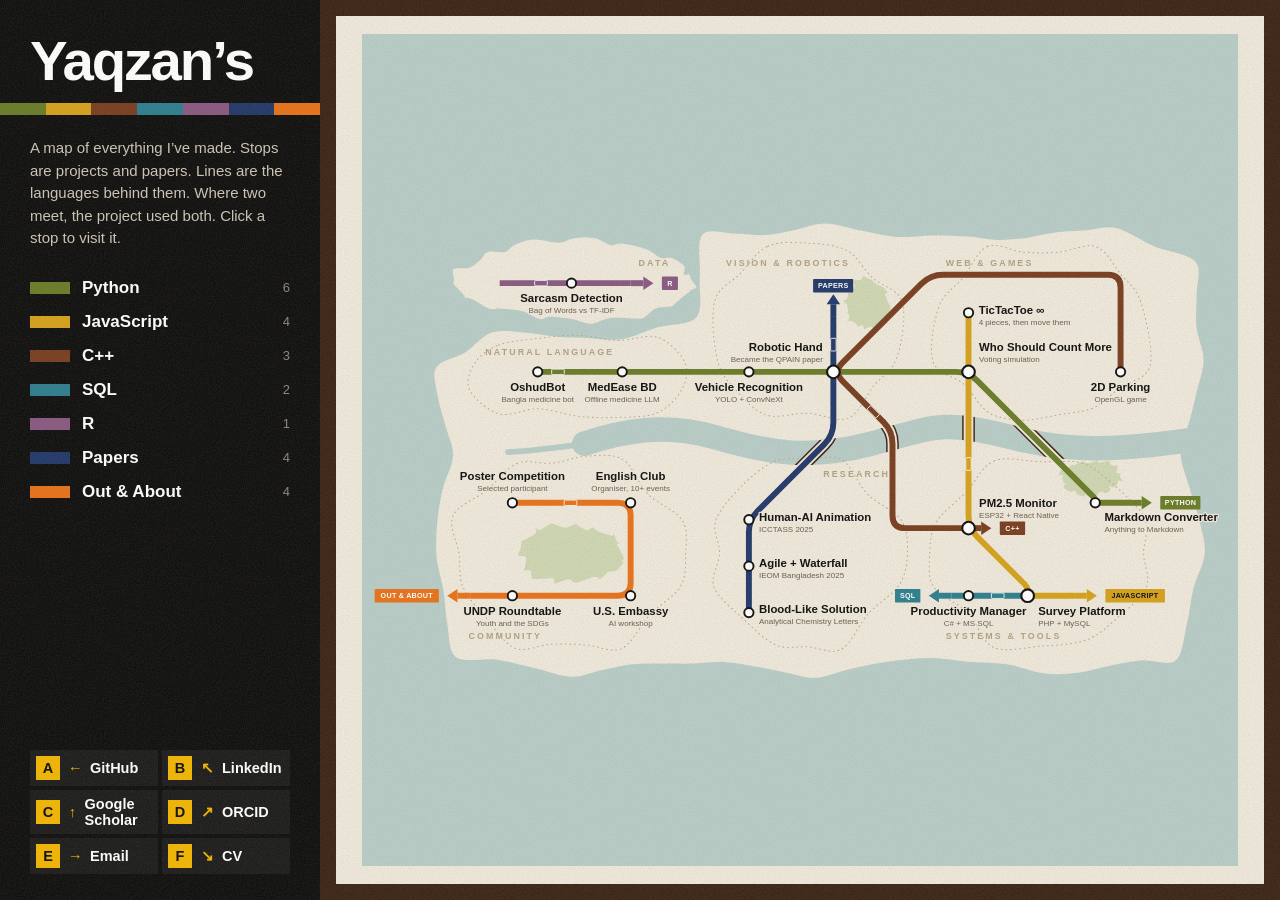
==== commit cff8bfcd: "Natural terrain: one mainland with a river, the Data island, parks, organic district borders Co-Auth" ====
--- a/index.html
+++ b/index.html
@@ -24,8 +24,8 @@
          aria-label="Metro map of projects, papers and activities. Lines are languages and kinds of work.">
 <style>.lbl{font:700 27px 'Helvetica Neue',Helvetica,Arial,sans-serif;fill:#111111}.tag{font:500 19px 'Helvetica Neue',Helvetica,Arial,sans-serif;fill:#6b5f4f}.lbl,.tag{paint-order:stroke;stroke:#efe9dc;stroke-width:6px;stroke-linejoin:round}.year{font:800 62px 'Helvetica Neue',Helvetica,Arial,sans-serif;fill:#e2ded5;letter-spacing:2px}.now{font:700 18px 'Helvetica Neue',Helvetica,Arial,sans-serif;fill:#e8731c;letter-spacing:4px}.district{font:800 21px 'Helvetica Neue',Helvetica,Arial,sans-serif;fill:#b3a283;letter-spacing:5px}</style>
 <defs><pattern id="future" width="14" height="14" patternUnits="userSpaceOnUse" patternTransform="rotate(45)"><rect width="1.5" height="14" fill="#111111" opacity=".07"/></pattern></defs>
-<rect x="-600" y="-600" width="3400" height="2600" fill="#bfd0cc"/><path class="land" d="M116,40 H514 Q560,40 560,86 V164 Q560,210 514,210 H116 Q70,210 70,164 V86 Q70,40 116,40 Z" fill="#efe9dc"/><path class="land" d="M116,250 H514 Q560,250 560,296 V384 Q560,430 514,430 H116 Q70,430 70,384 V296 Q70,250 116,250 Z" fill="#efe9dc"/><path class="land" d="M686,40 H1034 Q1080,40 1080,86 V384 Q1080,430 1034,430 H686 Q640,430 640,384 V86 Q640,40 686,40 Z" fill="#efe9dc"/><path class="land" d="M1206,40 H1614 Q1660,40 1660,86 V384 Q1660,430 1614,430 H1206 Q1160,430 1160,384 V86 Q1160,40 1206,40 Z" fill="#efe9dc"/><path class="land" d="M76,540 H514 Q560,540 560,586 V934 Q560,980 514,980 H76 Q30,980 30,934 V586 Q30,540 76,540 Z" fill="#efe9dc"/><path class="land" d="M686,540 H1034 Q1080,540 1080,586 V934 Q1080,980 1034,980 H686 Q640,980 640,934 V586 Q640,540 686,540 Z" fill="#efe9dc"/><path class="land" d="M1206,540 H1614 Q1660,540 1660,586 V934 Q1660,980 1614,980 H1206 Q1160,980 1160,934 V586 Q1160,540 1206,540 Z" fill="#efe9dc"/><text x="534" y="80" text-anchor="end" class="district">DATA</text><text x="96" y="290" text-anchor="start" class="district">NATURAL LANGUAGE</text><text x="666" y="80" text-anchor="start" class="district">VISION &amp; ROBOTICS</text><text x="1186" y="80" text-anchor="start" class="district">WEB &amp; GAMES</text><text x="56" y="962" text-anchor="start" class="district">COMMUNITY</text><text x="1054" y="580" text-anchor="end" class="district">RESEARCH</text><text x="1186" y="962" text-anchor="start" class="district">SYSTEMS &amp; TOOLS</text>
-<clipPath id="wateronly"><path d="M-600,-600 H2800 V2000 H-600 Z M116,40 H514 Q560,40 560,86 V164 Q560,210 514,210 H116 Q70,210 70,164 V86 Q70,40 116,40 Z M116,250 H514 Q560,250 560,296 V384 Q560,430 514,430 H116 Q70,430 70,384 V296 Q70,250 116,250 Z M686,40 H1034 Q1080,40 1080,86 V384 Q1080,430 1034,430 H686 Q640,430 640,384 V86 Q640,40 686,40 Z M1206,40 H1614 Q1660,40 1660,86 V384 Q1660,430 1614,430 H1206 Q1160,430 1160,384 V86 Q1160,40 1206,40 Z M76,540 H514 Q560,540 560,586 V934 Q560,980 514,980 H76 Q30,980 30,934 V586 Q30,540 76,540 Z M686,540 H1034 Q1080,540 1080,586 V934 Q1080,980 1034,980 H686 Q640,980 640,934 V586 Q640,540 686,540 Z M1206,540 H1614 Q1660,540 1660,586 V934 Q1660,980 1614,980 H1206 Q1160,980 1160,934 V586 Q1160,540 1206,540 Z" clip-rule="evenodd"/></clipPath><g clip-path="url(#wateronly)"><path d="M220.0,330.0 L420.0,330.0 L720.0,330.0 L920.0,330.0 L1210.0,330.0 Q1240.0,330.0 1261.2,351.2 L1536.5,626.5 Q1540.0,630.0 1540.0,635.0 L1540.0,635.0 Q1540.0,640.0 1545.0,640.0 L1620.0,640.0" fill="none" stroke="#3d2617" stroke-width="30"/><path d="M220.0,330.0 L420.0,330.0 L720.0,330.0 L920.0,330.0 L1210.0,330.0 Q1240.0,330.0 1261.2,351.2 L1536.5,626.5 Q1540.0,630.0 1540.0,635.0 L1540.0,635.0 Q1540.0,640.0 1545.0,640.0 L1620.0,640.0" fill="none" stroke="#efe9dc" stroke-width="23"/><path d="M1240.0,190.0 L1240.0,330.0 L1240.0,670.0 Q1240.0,700.0 1261.2,721.2 L1372.9,832.9 Q1380.0,840.0 1380.0,850.0 L1380.0,850.0 Q1380.0,860.0 1390.0,860.0 L1490.0,860.0" fill="none" stroke="#3d2617" stroke-width="30"/><path d="M1240.0,190.0 L1240.0,330.0 L1240.0,670.0 Q1240.0,700.0 1261.2,721.2 L1372.9,832.9 Q1380.0,840.0 1380.0,850.0 L1380.0,850.0 Q1380.0,860.0 1390.0,860.0 L1490.0,860.0" fill="none" stroke="#efe9dc" stroke-width="23"/><path d="M1600.0,330.0 L1600.0,130.0 Q1600.0,100.0 1570.0,100.0 L1180.0,100.0 Q1150.0,100.0 1128.8,121.2 L941.2,308.8 Q920.0,330.0 941.2,351.2 L1038.8,448.8 Q1060.0,470.0 1060.0,500.0 L1060.0,670.0 Q1060.0,700.0 1090.0,700.0 L1240.0,700.0" fill="none" stroke="#3d2617" stroke-width="30"/><path d="M1600.0,330.0 L1600.0,130.0 Q1600.0,100.0 1570.0,100.0 L1180.0,100.0 Q1150.0,100.0 1128.8,121.2 L941.2,308.8 Q920.0,330.0 941.2,351.2 L1038.8,448.8 Q1060.0,470.0 1060.0,500.0 L1060.0,670.0 Q1060.0,700.0 1090.0,700.0 L1240.0,700.0" fill="none" stroke="#efe9dc" stroke-width="23"/><path d="M1380.0,860.0 L1240.0,860.0 L1200.0,860.0" fill="none" stroke="#3d2617" stroke-width="30"/><path d="M1380.0,860.0 L1240.0,860.0 L1200.0,860.0" fill="none" stroke="#efe9dc" stroke-width="23"/><path d="M130.0,120.0 L300.0,120.0 L440.0,120.0" fill="none" stroke="#3d2617" stroke-width="30"/><path d="M130.0,120.0 L300.0,120.0 L440.0,120.0" fill="none" stroke="#efe9dc" stroke-width="23"/><path d="M720.0,900.0 L720.0,790.0 L720.0,710.0 Q720.0,680.0 741.2,658.8 L898.8,501.2 Q920.0,480.0 920.0,450.0 L920.0,330.0 L920.0,200.0" fill="none" stroke="#3d2617" stroke-width="30"/><path d="M720.0,900.0 L720.0,790.0 L720.0,710.0 Q720.0,680.0 741.2,658.8 L898.8,501.2 Q920.0,480.0 920.0,450.0 L920.0,330.0 L920.0,200.0" fill="none" stroke="#efe9dc" stroke-width="23"/><path d="M160.0,640.0 L410.0,640.0 Q440.0,640.0 440.0,670.0 L440.0,830.0 Q440.0,860.0 410.0,860.0 L160.0,860.0 L60.0,860.0" fill="none" stroke="#3d2617" stroke-width="30"/><path d="M160.0,640.0 L410.0,640.0 Q440.0,640.0 440.0,670.0 L440.0,830.0 Q440.0,860.0 410.0,860.0 L160.0,860.0 L60.0,860.0" fill="none" stroke="#efe9dc" stroke-width="23"/></g>
+<rect x="-600" y="-600" width="3400" height="2600" fill="#b9cdc8"/><path d="M609.5,6.0 C622.5,-11.4 657.9,2.3 682.2,2.3 C706.6,2.3 731.4,7.4 755.6,6.1 C779.9,4.8 803.5,-1.0 827.7,-5.5 C851.9,-10.1 874.5,-21.5 900.7,-21.3 C926.9,-21.1 956.8,-9.7 984.8,-4.4 C1012.9,1.0 1040.8,8.7 1069.2,10.6 C1097.6,12.4 1126.9,7.1 1155.3,6.9 C1183.7,6.7 1213.5,7.7 1239.4,9.5 C1265.2,11.2 1286.9,17.1 1310.4,17.6 C1333.9,18.0 1357.1,15.2 1380.3,12.2 C1403.6,9.2 1426.5,2.5 1449.8,-0.3 C1473.0,-3.2 1496.3,-3.4 1519.8,-5.1 C1543.4,-6.8 1564.4,-16.6 1591.0,-10.3 C1617.6,-4.0 1648.3,19.3 1679.3,32.6 C1710.3,45.8 1760.3,50.2 1777.1,69.2 C1793.8,88.2 1779.5,120.7 1779.9,146.5 C1780.4,172.3 1776.9,198.5 1779.7,224.1 C1782.4,249.7 1796.2,275.4 1796.5,300.3 C1796.7,325.3 1786.7,349.5 1781.1,374.0 C1775.6,398.4 1769.5,422.5 1763.0,447.0 C1756.4,471.4 1742.2,495.1 1742.0,520.7 C1741.8,546.2 1754.7,573.9 1762.0,600.3 C1769.3,626.7 1779.4,652.5 1785.6,679.1 C1791.8,705.7 1801.4,732.6 1799.2,759.8 C1797.0,787.0 1779.6,814.2 1772.6,842.2 C1765.5,870.2 1764.0,899.1 1756.9,927.7 C1749.9,956.2 1747.9,999.2 1730.4,1013.4 C1712.9,1027.7 1677.8,1011.0 1651.9,1013.0 C1625.9,1015.0 1600.4,1020.6 1574.8,1025.6 C1549.2,1030.5 1524.0,1039.4 1498.2,1042.5 C1472.4,1045.6 1448.0,1047.4 1420.2,1044.1 C1392.3,1040.7 1361.3,1026.9 1331.3,1022.3 C1301.2,1017.7 1269.8,1018.9 1239.8,1016.4 C1209.8,1013.9 1181.4,1007.6 1151.4,1007.3 C1121.3,1007.0 1089.9,1010.6 1059.6,1014.5 C1029.3,1018.4 999.6,1024.3 969.5,1030.9 C939.5,1037.4 906.5,1052.2 879.5,1054.0 C852.5,1055.7 831.4,1045.8 807.4,1041.5 C783.4,1037.1 759.5,1031.8 735.4,1027.7 C711.4,1023.6 687.2,1018.0 663.1,1016.8 C639.0,1015.6 615.2,1019.9 591.0,1020.6 C566.7,1021.2 542.0,1020.4 517.5,1020.6 C493.1,1020.9 468.5,1019.6 444.3,1022.1 C420.1,1024.7 396.6,1031.0 372.4,1035.9 C348.2,1040.9 326.1,1052.6 299.0,1051.7 C272.0,1050.8 239.8,1037.3 210.2,1030.6 C180.5,1023.8 151.5,1015.5 121.0,1011.3 C90.5,1007.2 46.4,1019.5 27.2,1005.7 C8.1,991.8 11.1,954.3 6.1,928.0 C1.1,901.6 1.2,873.7 -3.1,847.5 C-7.3,821.3 -16.7,797.3 -19.2,770.9 C-21.7,744.5 -20.5,716.1 -18.2,689.2 C-15.8,662.2 -11.6,636.0 -5.3,609.2 C1.0,582.5 18.2,553.8 19.5,528.9 C20.8,504.0 8.2,482.8 2.3,459.9 C-3.6,436.9 -12.0,414.4 -15.8,391.0 C-19.6,367.6 -31.1,337.2 -20.4,319.4 C-9.8,301.5 26.4,297.7 48.1,284.0 C69.9,270.3 86.8,245.0 110.0,237.2 C133.3,229.3 161.9,235.1 187.7,236.8 C213.5,238.4 239.1,244.8 264.9,247.1 C290.7,249.3 316.5,249.3 342.4,250.2 C368.3,251.1 393.1,256.8 420.2,252.5 C447.2,248.2 475.3,233.1 504.5,224.5 C533.8,215.8 579.0,220.3 595.6,200.6 C612.1,180.9 601.4,138.8 603.7,106.4 C606.0,74.0 596.4,23.3 609.5,6.0Z" fill="#efe9dc"/><path d="M583.3,111.5 C586.1,116.5 595.4,125.9 595.6,129.9 C595.8,133.9 592.0,130.0 584.6,135.4 C577.2,140.9 559.4,156.0 551.2,162.7 C542.9,169.4 543.4,172.7 534.9,175.5 C526.4,178.3 511.0,175.1 500.3,179.5 C489.5,183.9 479.1,198.1 470.5,202.1 C461.8,206.1 461.3,203.6 448.3,203.6 C435.2,203.7 409.1,200.3 392.1,202.3 C375.1,204.3 360.9,215.3 346.2,215.8 C331.4,216.3 319.3,208.0 303.4,205.3 C287.4,202.6 263.4,199.7 250.3,199.6 C237.3,199.6 235.9,207.1 224.9,204.9 C213.9,202.7 199.6,190.6 184.3,186.5 C169.0,182.4 146.6,181.4 133.4,180.4 C120.2,179.3 116.4,183.8 105.0,180.1 C93.7,176.4 75.0,162.6 65.3,158.2 C55.6,153.9 49.9,155.6 46.8,154.0 C43.6,152.4 50.2,153.6 46.4,148.8 C42.6,144.1 28.2,129.7 23.9,125.3 C19.7,120.8 21.2,124.6 20.9,122.2 C20.5,119.8 21.7,117.0 21.8,111.1 C21.9,105.1 15.5,91.1 21.3,86.6 C27.2,82.0 46.9,87.0 57.0,83.9 C67.1,80.8 74.1,74.1 81.7,67.8 C89.4,61.4 92.7,49.5 102.8,45.9 C112.8,42.2 131.7,48.8 142.1,46.1 C152.5,43.4 153.7,34.8 165.2,29.9 C176.6,25.0 193.2,17.7 210.7,16.8 C228.2,15.8 254.3,24.8 270.1,24.2 C285.9,23.7 291.5,15.4 305.6,13.7 C319.7,11.9 340.3,11.2 354.8,13.9 C369.2,16.6 381.5,27.8 392.5,29.9 C403.4,32.1 406.7,25.1 420.6,26.6 C434.5,28.2 461.0,33.7 476.0,39.3 C491.1,44.8 500.8,56.3 511.0,59.8 C521.2,63.4 528.0,57.2 537.3,60.6 C546.7,64.0 562.2,73.8 566.9,80.2 C571.7,86.6 563.8,95.7 565.8,99.0 C567.9,102.3 576.4,97.9 579.3,99.9 C582.2,102.0 580.6,106.5 583.3,111.5Z" fill="#efe9dc"/><path d="M423.5,769.3 C425.2,776.1 417.9,776.7 417.9,778.7 C417.9,780.7 425.4,777.6 423.4,781.2 C421.4,784.9 412.1,796.9 406.0,800.4 C399.9,804.0 390.1,802.2 386.9,802.8 C383.6,803.4 389.6,801.2 386.6,804.0 C383.6,806.7 373.6,817.4 369.0,819.4 C364.4,821.3 362.9,816.0 359.0,815.7 C355.2,815.3 354.0,815.0 345.9,817.3 C337.8,819.6 318.7,828.5 310.4,829.2 C302.1,829.9 301.1,822.2 296.2,821.3 C291.4,820.4 287.1,822.3 281.2,823.9 C275.3,825.5 264.8,831.8 260.7,830.9 C256.6,830.0 261.6,820.3 256.5,818.5 C251.4,816.7 238.6,819.9 230.3,820.0 C222.1,820.1 211.6,822.4 207.1,819.3 C202.6,816.1 206.4,804.6 203.2,801.3 C200.0,798.0 190.1,801.5 188.0,799.6 C185.8,797.7 189.8,795.2 190.4,790.0 C191.0,784.7 194.2,772.4 191.5,768.2 C188.8,763.9 176.1,767.8 174.0,764.6 C172.0,761.5 177.8,755.3 179.2,749.4 C180.7,743.5 181.2,732.7 182.8,729.2 C184.3,725.6 183.4,730.7 188.6,728.0 C193.9,725.3 209.4,717.4 214.2,712.8 C219.0,708.1 215.7,701.3 217.4,700.0 C219.2,698.6 219.9,705.6 224.6,704.4 C229.3,703.2 240.4,695.2 245.4,692.7 C250.4,690.2 248.1,688.4 254.6,689.4 C261.1,690.4 275.4,698.5 284.6,698.6 C293.9,698.7 304.9,690.8 310.0,690.1 C315.2,689.5 310.9,692.0 315.4,694.5 C320.0,697.0 331.8,704.4 337.4,705.0 C343.1,705.7 344.9,697.8 349.3,698.3 C353.7,698.9 356.2,704.8 363.8,708.1 C371.5,711.3 389.0,717.0 395.0,717.8 C401.0,718.7 398.1,711.6 399.9,713.4 C401.7,715.1 403.2,724.2 405.7,728.2 C408.2,732.3 414.4,736.1 414.8,737.6 C415.1,739.2 406.4,732.3 407.8,737.6 C409.3,742.9 421.8,762.4 423.5,769.3Z" fill="#cfd7b3"/><path d="M1598.6,578.6 C1599.7,581.7 1606.8,587.9 1606.4,589.4 C1606.1,590.9 1598.5,586.7 1596.3,587.4 C1594.0,588.2 1594.6,591.2 1592.7,593.8 C1590.9,596.5 1588.4,602.1 1585.1,603.2 C1581.7,604.4 1574.3,599.9 1572.7,601.0 C1571.1,602.0 1576.6,606.9 1575.4,609.5 C1574.3,612.1 1569.7,616.0 1565.6,616.7 C1561.6,617.4 1554.8,612.7 1551.1,613.6 C1547.3,614.6 1547.7,620.3 1543.1,622.2 C1538.5,624.0 1528.0,625.1 1523.6,624.6 C1519.2,624.0 1518.0,619.0 1516.5,619.0 C1514.9,619.1 1517.2,624.4 1514.2,624.7 C1511.2,624.9 1502.1,622.5 1498.4,620.3 C1494.6,618.2 1494.9,612.9 1491.7,611.7 C1488.5,610.6 1483.6,614.9 1479.3,613.5 C1475.0,612.1 1467.2,606.7 1465.8,603.4 C1464.3,600.1 1470.4,595.5 1470.5,593.8 C1470.5,592.2 1467.3,595.7 1465.9,593.6 C1464.5,591.5 1462.3,584.3 1462.0,581.0 C1461.7,577.8 1465.2,575.2 1464.0,574.0 C1462.7,572.8 1455.0,576.0 1454.4,574.0 C1453.7,572.0 1457.3,564.5 1460.1,562.1 C1462.9,559.7 1469.2,559.7 1471.4,559.4 C1473.6,559.1 1470.9,561.7 1473.2,560.1 C1475.6,558.5 1482.9,551.3 1485.5,549.8 C1488.1,548.2 1487.7,550.7 1488.6,550.9 C1489.5,551.1 1487.2,552.5 1490.7,551.1 C1494.2,549.6 1505.0,542.9 1509.8,542.0 C1514.6,541.2 1515.8,545.3 1519.5,545.8 C1523.2,546.2 1527.6,546.0 1532.1,544.7 C1536.7,543.4 1544.3,537.9 1546.6,537.9 C1548.9,537.8 1544.0,543.5 1545.9,544.4 C1547.9,545.4 1553.9,544.0 1558.4,543.4 C1562.8,542.9 1569.2,539.7 1572.6,541.0 C1575.9,542.3 1574.9,549.5 1578.4,551.4 C1581.8,553.2 1590.7,551.4 1593.1,552.1 C1595.6,552.7 1593.8,552.5 1593.3,555.3 C1592.8,558.2 1589.1,566.4 1590.1,569.0 C1591.1,571.6 1598.1,569.3 1599.5,570.9 C1600.9,572.5 1597.4,575.6 1598.6,578.6Z" fill="#cfd7b3"/><path d="M1051.2,168.8 C1052.2,171.4 1055.7,175.2 1055.0,179.7 C1054.2,184.2 1048.2,192.7 1046.9,195.8 C1045.6,198.9 1048.9,196.2 1047.1,198.3 C1045.4,200.4 1039.2,205.1 1036.3,208.6 C1033.4,212.1 1030.1,217.9 1029.8,219.3 C1029.5,220.7 1035.6,216.2 1034.6,217.2 C1033.7,218.1 1026.9,222.9 1024.0,224.9 C1021.2,226.8 1019.7,229.3 1017.3,229.0 C1014.8,228.7 1013.5,223.1 1009.3,223.0 C1005.1,222.9 995.0,227.8 992.1,228.5 C989.3,229.1 992.9,228.6 992.2,227.1 C991.6,225.5 990.8,219.9 988.3,219.2 C985.9,218.6 979.7,223.5 977.5,223.1 C975.4,222.8 978.2,219.6 975.4,217.1 C972.6,214.6 964.4,209.6 960.8,208.4 C957.1,207.2 953.9,211.5 953.6,210.0 C953.2,208.4 959.0,202.5 958.8,199.0 C958.7,195.6 953.4,191.2 952.6,189.3 C951.9,187.3 954.3,190.2 954.3,187.3 C954.3,184.4 954.7,176.2 952.9,171.9 C951.0,167.7 943.2,164.4 943.0,161.9 C942.8,159.5 949.4,160.8 951.7,157.2 C954.0,153.6 955.5,144.2 956.9,140.1 C958.3,136.1 957.5,134.9 959.9,132.9 C962.3,130.9 970.0,131.5 971.3,128.4 C972.6,125.3 967.6,116.7 967.7,114.2 C967.8,111.7 968.7,113.7 971.7,113.3 C974.8,112.9 982.9,113.5 986.0,111.9 C989.2,110.4 987.5,104.1 990.6,103.9 C993.7,103.6 1001.2,108.9 1004.8,110.3 C1008.4,111.8 1011.3,112.4 1012.0,112.4 C1012.7,112.4 1007.5,108.9 1009.1,110.5 C1010.7,112.2 1018.5,119.8 1021.7,122.3 C1024.9,124.8 1026.1,124.7 1028.3,125.7 C1030.6,126.6 1031.9,125.4 1035.2,128.1 C1038.5,130.8 1046.9,139.2 1048.2,142.0 C1049.5,144.8 1043.7,143.4 1042.9,144.7 C1042.1,146.1 1042.2,146.8 1043.3,150.1 C1044.4,153.4 1048.1,161.3 1049.4,164.4 C1050.7,167.5 1050.3,166.2 1051.2,168.8Z" fill="#cfd7b3"/><path d="M330,500 C420,470 520,450 640,485 S860,540 1010,500 S1180,445 1320,480 S1560,530 1900,470" fill="none" stroke="#b9cdc8" stroke-width="58" stroke-linecap="round"/><path d="M150,520 C230,515 290,505 340,500" fill="none" stroke="#b9cdc8" stroke-width="14" stroke-linecap="round"/><path d="M127.6,266.5 C152.6,256.9 190.1,254.8 221.3,250.9 C252.5,247.0 283.8,242.3 315.0,243.1 C346.2,244.0 377.2,255.0 408.7,255.9 C440.2,256.7 477.5,239.7 504.0,248.4 C530.6,257.0 558.8,286.8 568.2,307.6 C577.6,328.4 571.6,353.1 560.6,373.0 C549.6,392.9 527.7,416.4 502.4,427.2 C477.1,438.0 439.9,436.5 408.7,437.8 C377.5,439.1 346.2,438.5 315.0,435.1 C283.8,431.7 252.4,418.4 221.3,417.4 C190.2,416.5 155.5,436.7 128.4,429.2 C101.3,421.7 68.3,392.5 58.7,372.4 C49.2,352.3 59.8,326.5 71.3,308.9 C82.7,291.2 102.6,276.2 127.6,266.5Z" fill="none" stroke="#b7a98c" stroke-width="2.4" stroke-dasharray="2 9" stroke-linecap="round"/><path d="M764.8,32.6 C791.7,20.4 828.8,23.4 860.0,25.1 C891.2,26.8 926.9,29.2 952.3,42.9 C977.7,56.6 990.8,87.1 1012.6,107.4 C1034.4,127.7 1073.4,133.4 1083.0,164.8 C1092.7,196.2 1082.1,262.6 1070.6,295.8 C1059.2,329.1 1033.7,340.4 1014.4,364.4 C995.2,388.4 980.9,429.1 955.2,439.7 C929.5,450.3 892.2,429.3 860.0,428.1 C827.8,426.9 790.1,441.1 762.3,432.5 C734.4,424.0 712.4,398.2 693.1,376.9 C673.7,355.7 655.2,340.8 646.2,305.2 C637.1,269.6 630.0,198.0 638.7,163.5 C647.4,129.1 677.4,120.2 698.4,98.4 C719.4,76.6 737.9,44.8 764.8,32.6Z" fill="none" stroke="#b7a98c" stroke-width="2.4" stroke-dasharray="2 9" stroke-linecap="round"/><path d="M1284.8,32.8 C1308.3,22.7 1340.4,44.1 1368.3,46.4 C1396.1,48.8 1422.8,49.0 1451.7,46.8 C1480.6,44.7 1516.9,24.8 1541.7,33.5 C1566.6,42.2 1583.1,77.3 1600.8,99.2 C1618.5,121.1 1636.3,128.8 1647.9,164.8 C1659.4,200.8 1678.3,281.3 1670.0,315.2 C1661.7,349.0 1620.4,351.3 1598.0,368.0 C1575.5,384.6 1559.6,404.7 1535.2,415.3 C1510.8,426.0 1479.6,427.0 1451.7,431.9 C1423.9,436.7 1395.5,445.1 1368.3,444.3 C1341.0,443.4 1311.3,440.6 1288.2,426.6 C1265.1,412.6 1251.9,380.5 1229.8,360.2 C1207.7,340.0 1165.5,336.1 1155.6,305.2 C1145.7,274.3 1158.3,208.1 1170.2,175.0 C1182.1,142.0 1207.9,130.7 1227.0,107.0 C1246.1,83.3 1261.3,42.9 1284.8,32.8Z" fill="none" stroke="#b7a98c" stroke-width="2.4" stroke-dasharray="2 9" stroke-linecap="round"/><path d="M170.8,546.7 C196.4,536.1 226.0,549.1 253.6,546.2 C281.2,543.4 308.4,531.0 336.4,529.5 C364.4,528.1 397.5,522.7 421.6,537.6 C445.7,552.5 457.6,595.2 480.9,619.1 C504.3,643.0 546.9,657.3 561.8,680.8 C576.7,704.3 570.9,733.9 570.4,760.0 C569.8,786.1 572.5,813.3 558.4,837.6 C544.2,861.8 508.6,880.9 485.4,905.4 C462.2,930.0 444.0,973.1 419.2,985.0 C394.4,996.9 364.0,978.5 336.4,976.8 C308.8,975.0 281.9,973.2 253.6,974.5 C225.3,975.7 192.6,994.6 166.5,984.3 C140.5,973.9 118.1,936.7 97.5,912.5 C76.8,888.4 53.4,864.6 42.8,839.2 C32.2,813.8 37.5,788.1 33.7,760.0 C29.8,731.9 8.7,695.6 19.7,670.5 C30.7,645.5 74.6,630.4 99.7,609.7 C124.9,589.1 145.2,557.3 170.8,546.7Z" fill="none" stroke="#b7a98c" stroke-width="2.4" stroke-dasharray="2 9" stroke-linecap="round"/><path d="M780.8,541.7 C807.2,530.9 833.4,537.6 860.0,537.1 C886.6,536.6 917.2,524.9 940.6,538.6 C964.1,552.3 977.4,595.6 1000.7,619.3 C1024.0,643.0 1064.8,657.3 1080.5,680.8 C1096.3,704.3 1096.1,734.3 1095.3,760.0 C1094.5,785.7 1091.1,811.1 1075.6,834.8 C1060.2,858.6 1025.4,877.3 1002.6,902.6 C979.9,927.9 963.0,973.6 939.2,986.6 C915.4,999.7 885.8,982.6 860.0,981.0 C834.2,979.3 809.8,987.8 784.1,976.7 C758.4,965.5 730.4,937.0 705.9,914.1 C681.4,891.2 646.5,864.9 637.3,839.2 C628.1,813.5 649.9,786.1 650.6,760.0 C651.4,733.9 633.0,708.7 641.5,682.3 C650.1,656.0 678.5,625.1 701.7,601.7 C724.9,578.2 754.4,552.4 780.8,541.7Z" fill="none" stroke="#b7a98c" stroke-width="2.4" stroke-dasharray="2 9" stroke-linecap="round"/><path d="M1300.8,540.8 C1330.1,528.9 1374.8,541.6 1410.0,542.7 C1445.2,543.7 1481.2,536.8 1511.8,547.4 C1542.4,558.0 1569.2,584.0 1593.7,606.3 C1618.2,628.5 1648.8,655.2 1658.9,680.8 C1669.0,706.4 1654.0,733.4 1654.4,760.0 C1654.7,786.6 1671.4,814.8 1661.0,840.2 C1650.7,865.6 1616.1,891.6 1592.4,912.4 C1568.8,933.2 1549.6,953.8 1519.2,965.0 C1488.8,976.2 1446.7,976.8 1410.0,979.6 C1373.3,982.5 1327.2,995.2 1298.7,982.1 C1270.2,969.0 1262.6,924.7 1239.1,900.9 C1215.5,877.1 1172.5,862.7 1157.4,839.2 C1142.3,815.7 1147.2,785.7 1148.4,760.0 C1149.5,734.3 1149.9,709.3 1164.2,685.0 C1178.6,660.8 1211.7,638.4 1234.4,614.4 C1257.2,590.4 1271.5,552.8 1300.8,540.8Z" fill="none" stroke="#b7a98c" stroke-width="2.4" stroke-dasharray="2 9" stroke-linecap="round"/><text x="534" y="80" text-anchor="end" class="district">DATA</text><text x="96" y="290" text-anchor="start" class="district">NATURAL LANGUAGE</text><text x="666" y="80" text-anchor="start" class="district">VISION &amp; ROBOTICS</text><text x="1186" y="80" text-anchor="start" class="district">WEB &amp; GAMES</text><text x="56" y="962" text-anchor="start" class="district">COMMUNITY</text><text x="1054" y="580" text-anchor="end" class="district">RESEARCH</text><text x="1186" y="962" text-anchor="start" class="district">SYSTEMS &amp; TOOLS</text>
+<mask id="water" maskUnits="userSpaceOnUse" x="-600" y="-600" width="3400" height="2600"><rect x="-600" y="-600" width="3400" height="2600" fill="#fff"/><path d="M609.5,6.0 C622.5,-11.4 657.9,2.3 682.2,2.3 C706.6,2.3 731.4,7.4 755.6,6.1 C779.9,4.8 803.5,-1.0 827.7,-5.5 C851.9,-10.1 874.5,-21.5 900.7,-21.3 C926.9,-21.1 956.8,-9.7 984.8,-4.4 C1012.9,1.0 1040.8,8.7 1069.2,10.6 C1097.6,12.4 1126.9,7.1 1155.3,6.9 C1183.7,6.7 1213.5,7.7 1239.4,9.5 C1265.2,11.2 1286.9,17.1 1310.4,17.6 C1333.9,18.0 1357.1,15.2 1380.3,12.2 C1403.6,9.2 1426.5,2.5 1449.8,-0.3 C1473.0,-3.2 1496.3,-3.4 1519.8,-5.1 C1543.4,-6.8 1564.4,-16.6 1591.0,-10.3 C1617.6,-4.0 1648.3,19.3 1679.3,32.6 C1710.3,45.8 1760.3,50.2 1777.1,69.2 C1793.8,88.2 1779.5,120.7 1779.9,146.5 C1780.4,172.3 1776.9,198.5 1779.7,224.1 C1782.4,249.7 1796.2,275.4 1796.5,300.3 C1796.7,325.3 1786.7,349.5 1781.1,374.0 C1775.6,398.4 1769.5,422.5 1763.0,447.0 C1756.4,471.4 1742.2,495.1 1742.0,520.7 C1741.8,546.2 1754.7,573.9 1762.0,600.3 C1769.3,626.7 1779.4,652.5 1785.6,679.1 C1791.8,705.7 1801.4,732.6 1799.2,759.8 C1797.0,787.0 1779.6,814.2 1772.6,842.2 C1765.5,870.2 1764.0,899.1 1756.9,927.7 C1749.9,956.2 1747.9,999.2 1730.4,1013.4 C1712.9,1027.7 1677.8,1011.0 1651.9,1013.0 C1625.9,1015.0 1600.4,1020.6 1574.8,1025.6 C1549.2,1030.5 1524.0,1039.4 1498.2,1042.5 C1472.4,1045.6 1448.0,1047.4 1420.2,1044.1 C1392.3,1040.7 1361.3,1026.9 1331.3,1022.3 C1301.2,1017.7 1269.8,1018.9 1239.8,1016.4 C1209.8,1013.9 1181.4,1007.6 1151.4,1007.3 C1121.3,1007.0 1089.9,1010.6 1059.6,1014.5 C1029.3,1018.4 999.6,1024.3 969.5,1030.9 C939.5,1037.4 906.5,1052.2 879.5,1054.0 C852.5,1055.7 831.4,1045.8 807.4,1041.5 C783.4,1037.1 759.5,1031.8 735.4,1027.7 C711.4,1023.6 687.2,1018.0 663.1,1016.8 C639.0,1015.6 615.2,1019.9 591.0,1020.6 C566.7,1021.2 542.0,1020.4 517.5,1020.6 C493.1,1020.9 468.5,1019.6 444.3,1022.1 C420.1,1024.7 396.6,1031.0 372.4,1035.9 C348.2,1040.9 326.1,1052.6 299.0,1051.7 C272.0,1050.8 239.8,1037.3 210.2,1030.6 C180.5,1023.8 151.5,1015.5 121.0,1011.3 C90.5,1007.2 46.4,1019.5 27.2,1005.7 C8.1,991.8 11.1,954.3 6.1,928.0 C1.1,901.6 1.2,873.7 -3.1,847.5 C-7.3,821.3 -16.7,797.3 -19.2,770.9 C-21.7,744.5 -20.5,716.1 -18.2,689.2 C-15.8,662.2 -11.6,636.0 -5.3,609.2 C1.0,582.5 18.2,553.8 19.5,528.9 C20.8,504.0 8.2,482.8 2.3,459.9 C-3.6,436.9 -12.0,414.4 -15.8,391.0 C-19.6,367.6 -31.1,337.2 -20.4,319.4 C-9.8,301.5 26.4,297.7 48.1,284.0 C69.9,270.3 86.8,245.0 110.0,237.2 C133.3,229.3 161.9,235.1 187.7,236.8 C213.5,238.4 239.1,244.8 264.9,247.1 C290.7,249.3 316.5,249.3 342.4,250.2 C368.3,251.1 393.1,256.8 420.2,252.5 C447.2,248.2 475.3,233.1 504.5,224.5 C533.8,215.8 579.0,220.3 595.6,200.6 C612.1,180.9 601.4,138.8 603.7,106.4 C606.0,74.0 596.4,23.3 609.5,6.0Z" fill="#000"/><path d="M583.3,111.5 C586.1,116.5 595.4,125.9 595.6,129.9 C595.8,133.9 592.0,130.0 584.6,135.4 C577.2,140.9 559.4,156.0 551.2,162.7 C542.9,169.4 543.4,172.7 534.9,175.5 C526.4,178.3 511.0,175.1 500.3,179.5 C489.5,183.9 479.1,198.1 470.5,202.1 C461.8,206.1 461.3,203.6 448.3,203.6 C435.2,203.7 409.1,200.3 392.1,202.3 C375.1,204.3 360.9,215.3 346.2,215.8 C331.4,216.3 319.3,208.0 303.4,205.3 C287.4,202.6 263.4,199.7 250.3,199.6 C237.3,199.6 235.9,207.1 224.9,204.9 C213.9,202.7 199.6,190.6 184.3,186.5 C169.0,182.4 146.6,181.4 133.4,180.4 C120.2,179.3 116.4,183.8 105.0,180.1 C93.7,176.4 75.0,162.6 65.3,158.2 C55.6,153.9 49.9,155.6 46.8,154.0 C43.6,152.4 50.2,153.6 46.4,148.8 C42.6,144.1 28.2,129.7 23.9,125.3 C19.7,120.8 21.2,124.6 20.9,122.2 C20.5,119.8 21.7,117.0 21.8,111.1 C21.9,105.1 15.5,91.1 21.3,86.6 C27.2,82.0 46.9,87.0 57.0,83.9 C67.1,80.8 74.1,74.1 81.7,67.8 C89.4,61.4 92.7,49.5 102.8,45.9 C112.8,42.2 131.7,48.8 142.1,46.1 C152.5,43.4 153.7,34.8 165.2,29.9 C176.6,25.0 193.2,17.7 210.7,16.8 C228.2,15.8 254.3,24.8 270.1,24.2 C285.9,23.7 291.5,15.4 305.6,13.7 C319.7,11.9 340.3,11.2 354.8,13.9 C369.2,16.6 381.5,27.8 392.5,29.9 C403.4,32.1 406.7,25.1 420.6,26.6 C434.5,28.2 461.0,33.7 476.0,39.3 C491.1,44.8 500.8,56.3 511.0,59.8 C521.2,63.4 528.0,57.2 537.3,60.6 C546.7,64.0 562.2,73.8 566.9,80.2 C571.7,86.6 563.8,95.7 565.8,99.0 C567.9,102.3 576.4,97.9 579.3,99.9 C582.2,102.0 580.6,106.5 583.3,111.5Z" fill="#000"/><path d="M330,500 C420,470 520,450 640,485 S860,540 1010,500 S1180,445 1320,480 S1560,530 1900,470" fill="none" stroke="#fff" stroke-width="58"/></mask><g mask="url(#water)"><path d="M220.0,330.0 L420.0,330.0 L720.0,330.0 L920.0,330.0 L1210.0,330.0 Q1240.0,330.0 1261.2,351.2 L1536.5,626.5 Q1540.0,630.0 1540.0,635.0 L1540.0,635.0 Q1540.0,640.0 1545.0,640.0 L1620.0,640.0" fill="none" stroke="#3d2617" stroke-width="30"/><path d="M220.0,330.0 L420.0,330.0 L720.0,330.0 L920.0,330.0 L1210.0,330.0 Q1240.0,330.0 1261.2,351.2 L1536.5,626.5 Q1540.0,630.0 1540.0,635.0 L1540.0,635.0 Q1540.0,640.0 1545.0,640.0 L1620.0,640.0" fill="none" stroke="#efe9dc" stroke-width="23"/><path d="M1240.0,190.0 L1240.0,330.0 L1240.0,670.0 Q1240.0,700.0 1261.2,721.2 L1372.9,832.9 Q1380.0,840.0 1380.0,850.0 L1380.0,850.0 Q1380.0,860.0 1390.0,860.0 L1490.0,860.0" fill="none" stroke="#3d2617" stroke-width="30"/><path d="M1240.0,190.0 L1240.0,330.0 L1240.0,670.0 Q1240.0,700.0 1261.2,721.2 L1372.9,832.9 Q1380.0,840.0 1380.0,850.0 L1380.0,850.0 Q1380.0,860.0 1390.0,860.0 L1490.0,860.0" fill="none" stroke="#efe9dc" stroke-width="23"/><path d="M1600.0,330.0 L1600.0,130.0 Q1600.0,100.0 1570.0,100.0 L1180.0,100.0 Q1150.0,100.0 1128.8,121.2 L941.2,308.8 Q920.0,330.0 941.2,351.2 L1038.8,448.8 Q1060.0,470.0 1060.0,500.0 L1060.0,670.0 Q1060.0,700.0 1090.0,700.0 L1240.0,700.0" fill="none" stroke="#3d2617" stroke-width="30"/><path d="M1600.0,330.0 L1600.0,130.0 Q1600.0,100.0 1570.0,100.0 L1180.0,100.0 Q1150.0,100.0 1128.8,121.2 L941.2,308.8 Q920.0,330.0 941.2,351.2 L1038.8,448.8 Q1060.0,470.0 1060.0,500.0 L1060.0,670.0 Q1060.0,700.0 1090.0,700.0 L1240.0,700.0" fill="none" stroke="#efe9dc" stroke-width="23"/><path d="M1380.0,860.0 L1240.0,860.0 L1200.0,860.0" fill="none" stroke="#3d2617" stroke-width="30"/><path d="M1380.0,860.0 L1240.0,860.0 L1200.0,860.0" fill="none" stroke="#efe9dc" stroke-width="23"/><path d="M130.0,120.0 L300.0,120.0 L440.0,120.0" fill="none" stroke="#3d2617" stroke-width="30"/><path d="M130.0,120.0 L300.0,120.0 L440.0,120.0" fill="none" stroke="#efe9dc" stroke-width="23"/><path d="M720.0,900.0 L720.0,790.0 L720.0,710.0 Q720.0,680.0 741.2,658.8 L898.8,501.2 Q920.0,480.0 920.0,450.0 L920.0,330.0 L920.0,200.0" fill="none" stroke="#3d2617" stroke-width="30"/><path d="M720.0,900.0 L720.0,790.0 L720.0,710.0 Q720.0,680.0 741.2,658.8 L898.8,501.2 Q920.0,480.0 920.0,450.0 L920.0,330.0 L920.0,200.0" fill="none" stroke="#efe9dc" stroke-width="23"/><path d="M160.0,640.0 L410.0,640.0 Q440.0,640.0 440.0,670.0 L440.0,830.0 Q440.0,860.0 410.0,860.0 L160.0,860.0 L60.0,860.0" fill="none" stroke="#3d2617" stroke-width="30"/><path d="M160.0,640.0 L410.0,640.0 Q440.0,640.0 440.0,670.0 L440.0,830.0 Q440.0,860.0 410.0,860.0 L160.0,860.0 L60.0,860.0" fill="none" stroke="#efe9dc" stroke-width="23"/></g>
 <path id="L-py" class="line" data-line="py" d="M220.0,330.0 L420.0,330.0 L720.0,330.0 L920.0,330.0 L1210.0,330.0 Q1240.0,330.0 1261.2,351.2 L1536.5,626.5 Q1540.0,630.0 1540.0,635.0 L1540.0,635.0 Q1540.0,640.0 1545.0,640.0 L1620.0,640.0" fill="none" stroke="#6b7d2a" stroke-width="14" stroke-linejoin="round"/>
 <g class="cap" data-line="py"><path d="M1620.0,640.0 L1650.0,640.0" stroke="#6b7d2a" stroke-width="14" fill="none"/><path d="M1674.0,640.0 L1650.0,656.0 L1650.0,624.0Z" fill="#6b7d2a"/></g>
 <path id="L-js" class="line" data-line="js" d="M1240.0,190.0 L1240.0,330.0 L1240.0,670.0 Q1240.0,700.0 1261.2,721.2 L1372.9,832.9 Q1380.0,840.0 1380.0,850.0 L1380.0,850.0 Q1380.0,860.0 1390.0,860.0 L1490.0,860.0" fill="none" stroke="#d6a21e" stroke-width="14" stroke-linejoin="round"/>
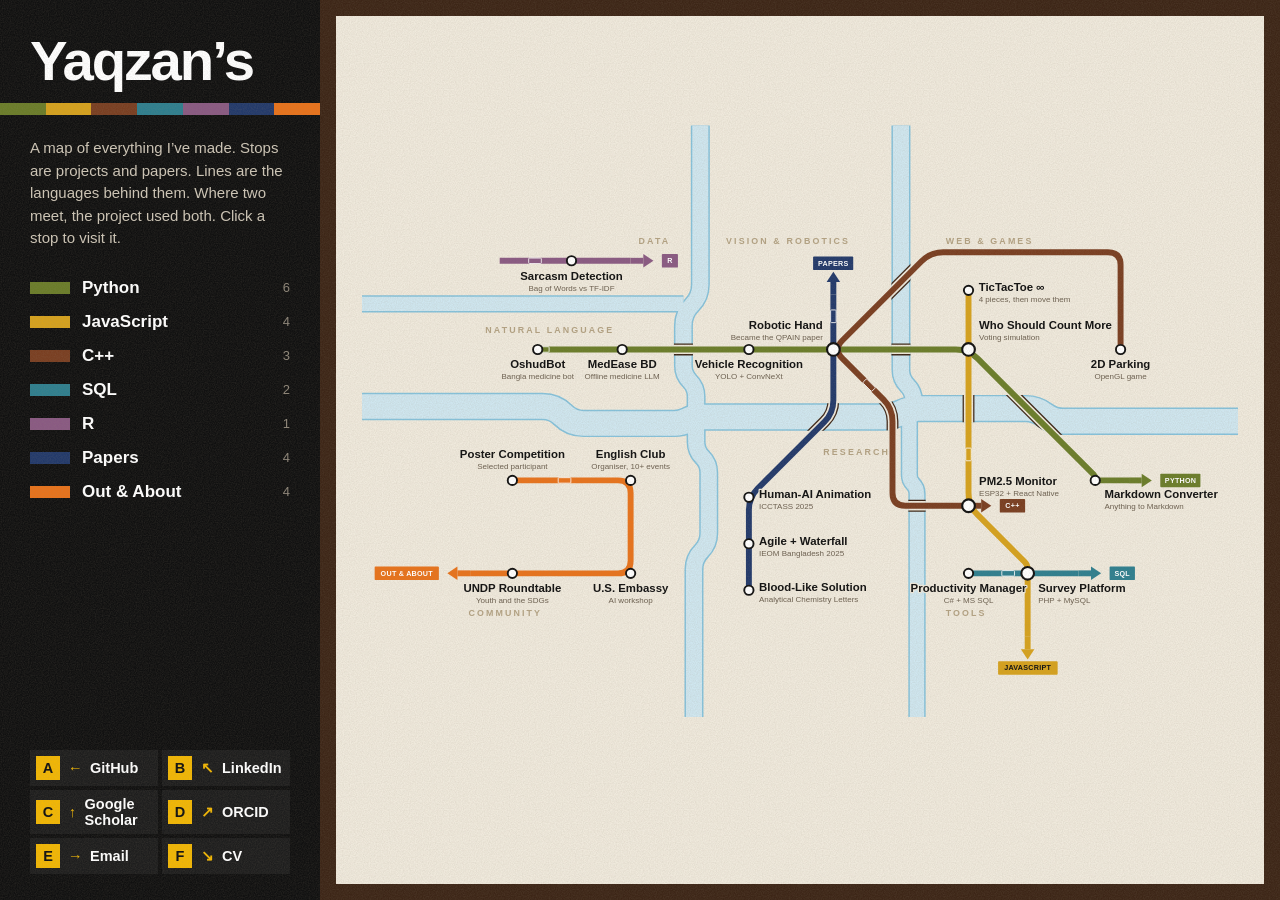
==== commit a9cac3a3: "One land split into districts by a river and its branches; smooth water, bridges where lines cross C" ====
--- a/index.html
+++ b/index.html
@@ -20,20 +20,20 @@
 
   <p class="swipe">↔ Swipe to explore the map</p>
   <main class="mapside"><div class="mapframe">
-    <svg id="map" viewBox="-196 8 2074 1014" style="--ar:2.0454" preserveAspectRatio="xMidYMid meet" role="img"
+    <svg id="map" viewBox="-196 8 2074 1120" style="--ar:1.8518" preserveAspectRatio="xMidYMid meet" role="img"
          aria-label="Metro map of projects, papers and activities. Lines are languages and kinds of work.">
 <style>.lbl{font:700 27px 'Helvetica Neue',Helvetica,Arial,sans-serif;fill:#111111}.tag{font:500 19px 'Helvetica Neue',Helvetica,Arial,sans-serif;fill:#6b5f4f}.lbl,.tag{paint-order:stroke;stroke:#efe9dc;stroke-width:6px;stroke-linejoin:round}.year{font:800 62px 'Helvetica Neue',Helvetica,Arial,sans-serif;fill:#e2ded5;letter-spacing:2px}.now{font:700 18px 'Helvetica Neue',Helvetica,Arial,sans-serif;fill:#e8731c;letter-spacing:4px}.district{font:800 21px 'Helvetica Neue',Helvetica,Arial,sans-serif;fill:#b3a283;letter-spacing:5px}</style>
 <defs><pattern id="future" width="14" height="14" patternUnits="userSpaceOnUse" patternTransform="rotate(45)"><rect width="1.5" height="14" fill="#111111" opacity=".07"/></pattern></defs>
-<rect x="-600" y="-600" width="3400" height="2600" fill="#b9cdc8"/><path d="M609.5,6.0 C622.5,-11.4 657.9,2.3 682.2,2.3 C706.6,2.3 731.4,7.4 755.6,6.1 C779.9,4.8 803.5,-1.0 827.7,-5.5 C851.9,-10.1 874.5,-21.5 900.7,-21.3 C926.9,-21.1 956.8,-9.7 984.8,-4.4 C1012.9,1.0 1040.8,8.7 1069.2,10.6 C1097.6,12.4 1126.9,7.1 1155.3,6.9 C1183.7,6.7 1213.5,7.7 1239.4,9.5 C1265.2,11.2 1286.9,17.1 1310.4,17.6 C1333.9,18.0 1357.1,15.2 1380.3,12.2 C1403.6,9.2 1426.5,2.5 1449.8,-0.3 C1473.0,-3.2 1496.3,-3.4 1519.8,-5.1 C1543.4,-6.8 1564.4,-16.6 1591.0,-10.3 C1617.6,-4.0 1648.3,19.3 1679.3,32.6 C1710.3,45.8 1760.3,50.2 1777.1,69.2 C1793.8,88.2 1779.5,120.7 1779.9,146.5 C1780.4,172.3 1776.9,198.5 1779.7,224.1 C1782.4,249.7 1796.2,275.4 1796.5,300.3 C1796.7,325.3 1786.7,349.5 1781.1,374.0 C1775.6,398.4 1769.5,422.5 1763.0,447.0 C1756.4,471.4 1742.2,495.1 1742.0,520.7 C1741.8,546.2 1754.7,573.9 1762.0,600.3 C1769.3,626.7 1779.4,652.5 1785.6,679.1 C1791.8,705.7 1801.4,732.6 1799.2,759.8 C1797.0,787.0 1779.6,814.2 1772.6,842.2 C1765.5,870.2 1764.0,899.1 1756.9,927.7 C1749.9,956.2 1747.9,999.2 1730.4,1013.4 C1712.9,1027.7 1677.8,1011.0 1651.9,1013.0 C1625.9,1015.0 1600.4,1020.6 1574.8,1025.6 C1549.2,1030.5 1524.0,1039.4 1498.2,1042.5 C1472.4,1045.6 1448.0,1047.4 1420.2,1044.1 C1392.3,1040.7 1361.3,1026.9 1331.3,1022.3 C1301.2,1017.7 1269.8,1018.9 1239.8,1016.4 C1209.8,1013.9 1181.4,1007.6 1151.4,1007.3 C1121.3,1007.0 1089.9,1010.6 1059.6,1014.5 C1029.3,1018.4 999.6,1024.3 969.5,1030.9 C939.5,1037.4 906.5,1052.2 879.5,1054.0 C852.5,1055.7 831.4,1045.8 807.4,1041.5 C783.4,1037.1 759.5,1031.8 735.4,1027.7 C711.4,1023.6 687.2,1018.0 663.1,1016.8 C639.0,1015.6 615.2,1019.9 591.0,1020.6 C566.7,1021.2 542.0,1020.4 517.5,1020.6 C493.1,1020.9 468.5,1019.6 444.3,1022.1 C420.1,1024.7 396.6,1031.0 372.4,1035.9 C348.2,1040.9 326.1,1052.6 299.0,1051.7 C272.0,1050.8 239.8,1037.3 210.2,1030.6 C180.5,1023.8 151.5,1015.5 121.0,1011.3 C90.5,1007.2 46.4,1019.5 27.2,1005.7 C8.1,991.8 11.1,954.3 6.1,928.0 C1.1,901.6 1.2,873.7 -3.1,847.5 C-7.3,821.3 -16.7,797.3 -19.2,770.9 C-21.7,744.5 -20.5,716.1 -18.2,689.2 C-15.8,662.2 -11.6,636.0 -5.3,609.2 C1.0,582.5 18.2,553.8 19.5,528.9 C20.8,504.0 8.2,482.8 2.3,459.9 C-3.6,436.9 -12.0,414.4 -15.8,391.0 C-19.6,367.6 -31.1,337.2 -20.4,319.4 C-9.8,301.5 26.4,297.7 48.1,284.0 C69.9,270.3 86.8,245.0 110.0,237.2 C133.3,229.3 161.9,235.1 187.7,236.8 C213.5,238.4 239.1,244.8 264.9,247.1 C290.7,249.3 316.5,249.3 342.4,250.2 C368.3,251.1 393.1,256.8 420.2,252.5 C447.2,248.2 475.3,233.1 504.5,224.5 C533.8,215.8 579.0,220.3 595.6,200.6 C612.1,180.9 601.4,138.8 603.7,106.4 C606.0,74.0 596.4,23.3 609.5,6.0Z" fill="#efe9dc"/><path d="M583.3,111.5 C586.1,116.5 595.4,125.9 595.6,129.9 C595.8,133.9 592.0,130.0 584.6,135.4 C577.2,140.9 559.4,156.0 551.2,162.7 C542.9,169.4 543.4,172.7 534.9,175.5 C526.4,178.3 511.0,175.1 500.3,179.5 C489.5,183.9 479.1,198.1 470.5,202.1 C461.8,206.1 461.3,203.6 448.3,203.6 C435.2,203.7 409.1,200.3 392.1,202.3 C375.1,204.3 360.9,215.3 346.2,215.8 C331.4,216.3 319.3,208.0 303.4,205.3 C287.4,202.6 263.4,199.7 250.3,199.6 C237.3,199.6 235.9,207.1 224.9,204.9 C213.9,202.7 199.6,190.6 184.3,186.5 C169.0,182.4 146.6,181.4 133.4,180.4 C120.2,179.3 116.4,183.8 105.0,180.1 C93.7,176.4 75.0,162.6 65.3,158.2 C55.6,153.9 49.9,155.6 46.8,154.0 C43.6,152.4 50.2,153.6 46.4,148.8 C42.6,144.1 28.2,129.7 23.9,125.3 C19.7,120.8 21.2,124.6 20.9,122.2 C20.5,119.8 21.7,117.0 21.8,111.1 C21.9,105.1 15.5,91.1 21.3,86.6 C27.2,82.0 46.9,87.0 57.0,83.9 C67.1,80.8 74.1,74.1 81.7,67.8 C89.4,61.4 92.7,49.5 102.8,45.9 C112.8,42.2 131.7,48.8 142.1,46.1 C152.5,43.4 153.7,34.8 165.2,29.9 C176.6,25.0 193.2,17.7 210.7,16.8 C228.2,15.8 254.3,24.8 270.1,24.2 C285.9,23.7 291.5,15.4 305.6,13.7 C319.7,11.9 340.3,11.2 354.8,13.9 C369.2,16.6 381.5,27.8 392.5,29.9 C403.4,32.1 406.7,25.1 420.6,26.6 C434.5,28.2 461.0,33.7 476.0,39.3 C491.1,44.8 500.8,56.3 511.0,59.8 C521.2,63.4 528.0,57.2 537.3,60.6 C546.7,64.0 562.2,73.8 566.9,80.2 C571.7,86.6 563.8,95.7 565.8,99.0 C567.9,102.3 576.4,97.9 579.3,99.9 C582.2,102.0 580.6,106.5 583.3,111.5Z" fill="#efe9dc"/><path d="M423.5,769.3 C425.2,776.1 417.9,776.7 417.9,778.7 C417.9,780.7 425.4,777.6 423.4,781.2 C421.4,784.9 412.1,796.9 406.0,800.4 C399.9,804.0 390.1,802.2 386.9,802.8 C383.6,803.4 389.6,801.2 386.6,804.0 C383.6,806.7 373.6,817.4 369.0,819.4 C364.4,821.3 362.9,816.0 359.0,815.7 C355.2,815.3 354.0,815.0 345.9,817.3 C337.8,819.6 318.7,828.5 310.4,829.2 C302.1,829.9 301.1,822.2 296.2,821.3 C291.4,820.4 287.1,822.3 281.2,823.9 C275.3,825.5 264.8,831.8 260.7,830.9 C256.6,830.0 261.6,820.3 256.5,818.5 C251.4,816.7 238.6,819.9 230.3,820.0 C222.1,820.1 211.6,822.4 207.1,819.3 C202.6,816.1 206.4,804.6 203.2,801.3 C200.0,798.0 190.1,801.5 188.0,799.6 C185.8,797.7 189.8,795.2 190.4,790.0 C191.0,784.7 194.2,772.4 191.5,768.2 C188.8,763.9 176.1,767.8 174.0,764.6 C172.0,761.5 177.8,755.3 179.2,749.4 C180.7,743.5 181.2,732.7 182.8,729.2 C184.3,725.6 183.4,730.7 188.6,728.0 C193.9,725.3 209.4,717.4 214.2,712.8 C219.0,708.1 215.7,701.3 217.4,700.0 C219.2,698.6 219.9,705.6 224.6,704.4 C229.3,703.2 240.4,695.2 245.4,692.7 C250.4,690.2 248.1,688.4 254.6,689.4 C261.1,690.4 275.4,698.5 284.6,698.6 C293.9,698.7 304.9,690.8 310.0,690.1 C315.2,689.5 310.9,692.0 315.4,694.5 C320.0,697.0 331.8,704.4 337.4,705.0 C343.1,705.7 344.9,697.8 349.3,698.3 C353.7,698.9 356.2,704.8 363.8,708.1 C371.5,711.3 389.0,717.0 395.0,717.8 C401.0,718.7 398.1,711.6 399.9,713.4 C401.7,715.1 403.2,724.2 405.7,728.2 C408.2,732.3 414.4,736.1 414.8,737.6 C415.1,739.2 406.4,732.3 407.8,737.6 C409.3,742.9 421.8,762.4 423.5,769.3Z" fill="#cfd7b3"/><path d="M1598.6,578.6 C1599.7,581.7 1606.8,587.9 1606.4,589.4 C1606.1,590.9 1598.5,586.7 1596.3,587.4 C1594.0,588.2 1594.6,591.2 1592.7,593.8 C1590.9,596.5 1588.4,602.1 1585.1,603.2 C1581.7,604.4 1574.3,599.9 1572.7,601.0 C1571.1,602.0 1576.6,606.9 1575.4,609.5 C1574.3,612.1 1569.7,616.0 1565.6,616.7 C1561.6,617.4 1554.8,612.7 1551.1,613.6 C1547.3,614.6 1547.7,620.3 1543.1,622.2 C1538.5,624.0 1528.0,625.1 1523.6,624.6 C1519.2,624.0 1518.0,619.0 1516.5,619.0 C1514.9,619.1 1517.2,624.4 1514.2,624.7 C1511.2,624.9 1502.1,622.5 1498.4,620.3 C1494.6,618.2 1494.9,612.9 1491.7,611.7 C1488.5,610.6 1483.6,614.9 1479.3,613.5 C1475.0,612.1 1467.2,606.7 1465.8,603.4 C1464.3,600.1 1470.4,595.5 1470.5,593.8 C1470.5,592.2 1467.3,595.7 1465.9,593.6 C1464.5,591.5 1462.3,584.3 1462.0,581.0 C1461.7,577.8 1465.2,575.2 1464.0,574.0 C1462.7,572.8 1455.0,576.0 1454.4,574.0 C1453.7,572.0 1457.3,564.5 1460.1,562.1 C1462.9,559.7 1469.2,559.7 1471.4,559.4 C1473.6,559.1 1470.9,561.7 1473.2,560.1 C1475.6,558.5 1482.9,551.3 1485.5,549.8 C1488.1,548.2 1487.7,550.7 1488.6,550.9 C1489.5,551.1 1487.2,552.5 1490.7,551.1 C1494.2,549.6 1505.0,542.9 1509.8,542.0 C1514.6,541.2 1515.8,545.3 1519.5,545.8 C1523.2,546.2 1527.6,546.0 1532.1,544.7 C1536.7,543.4 1544.3,537.9 1546.6,537.9 C1548.9,537.8 1544.0,543.5 1545.9,544.4 C1547.9,545.4 1553.9,544.0 1558.4,543.4 C1562.8,542.9 1569.2,539.7 1572.6,541.0 C1575.9,542.3 1574.9,549.5 1578.4,551.4 C1581.8,553.2 1590.7,551.4 1593.1,552.1 C1595.6,552.7 1593.8,552.5 1593.3,555.3 C1592.8,558.2 1589.1,566.4 1590.1,569.0 C1591.1,571.6 1598.1,569.3 1599.5,570.9 C1600.9,572.5 1597.4,575.6 1598.6,578.6Z" fill="#cfd7b3"/><path d="M1051.2,168.8 C1052.2,171.4 1055.7,175.2 1055.0,179.7 C1054.2,184.2 1048.2,192.7 1046.9,195.8 C1045.6,198.9 1048.9,196.2 1047.1,198.3 C1045.4,200.4 1039.2,205.1 1036.3,208.6 C1033.4,212.1 1030.1,217.9 1029.8,219.3 C1029.5,220.7 1035.6,216.2 1034.6,217.2 C1033.7,218.1 1026.9,222.9 1024.0,224.9 C1021.2,226.8 1019.7,229.3 1017.3,229.0 C1014.8,228.7 1013.5,223.1 1009.3,223.0 C1005.1,222.9 995.0,227.8 992.1,228.5 C989.3,229.1 992.9,228.6 992.2,227.1 C991.6,225.5 990.8,219.9 988.3,219.2 C985.9,218.6 979.7,223.5 977.5,223.1 C975.4,222.8 978.2,219.6 975.4,217.1 C972.6,214.6 964.4,209.6 960.8,208.4 C957.1,207.2 953.9,211.5 953.6,210.0 C953.2,208.4 959.0,202.5 958.8,199.0 C958.7,195.6 953.4,191.2 952.6,189.3 C951.9,187.3 954.3,190.2 954.3,187.3 C954.3,184.4 954.7,176.2 952.9,171.9 C951.0,167.7 943.2,164.4 943.0,161.9 C942.8,159.5 949.4,160.8 951.7,157.2 C954.0,153.6 955.5,144.2 956.9,140.1 C958.3,136.1 957.5,134.9 959.9,132.9 C962.3,130.9 970.0,131.5 971.3,128.4 C972.6,125.3 967.6,116.7 967.7,114.2 C967.8,111.7 968.7,113.7 971.7,113.3 C974.8,112.9 982.9,113.5 986.0,111.9 C989.2,110.4 987.5,104.1 990.6,103.9 C993.7,103.6 1001.2,108.9 1004.8,110.3 C1008.4,111.8 1011.3,112.4 1012.0,112.4 C1012.7,112.4 1007.5,108.9 1009.1,110.5 C1010.7,112.2 1018.5,119.8 1021.7,122.3 C1024.9,124.8 1026.1,124.7 1028.3,125.7 C1030.6,126.6 1031.9,125.4 1035.2,128.1 C1038.5,130.8 1046.9,139.2 1048.2,142.0 C1049.5,144.8 1043.7,143.4 1042.9,144.7 C1042.1,146.1 1042.2,146.8 1043.3,150.1 C1044.4,153.4 1048.1,161.3 1049.4,164.4 C1050.7,167.5 1050.3,166.2 1051.2,168.8Z" fill="#cfd7b3"/><path d="M330,500 C420,470 520,450 640,485 S860,540 1010,500 S1180,445 1320,480 S1560,530 1900,470" fill="none" stroke="#b9cdc8" stroke-width="58" stroke-linecap="round"/><path d="M150,520 C230,515 290,505 340,500" fill="none" stroke="#b9cdc8" stroke-width="14" stroke-linecap="round"/><path d="M127.6,266.5 C152.6,256.9 190.1,254.8 221.3,250.9 C252.5,247.0 283.8,242.3 315.0,243.1 C346.2,244.0 377.2,255.0 408.7,255.9 C440.2,256.7 477.5,239.7 504.0,248.4 C530.6,257.0 558.8,286.8 568.2,307.6 C577.6,328.4 571.6,353.1 560.6,373.0 C549.6,392.9 527.7,416.4 502.4,427.2 C477.1,438.0 439.9,436.5 408.7,437.8 C377.5,439.1 346.2,438.5 315.0,435.1 C283.8,431.7 252.4,418.4 221.3,417.4 C190.2,416.5 155.5,436.7 128.4,429.2 C101.3,421.7 68.3,392.5 58.7,372.4 C49.2,352.3 59.8,326.5 71.3,308.9 C82.7,291.2 102.6,276.2 127.6,266.5Z" fill="none" stroke="#b7a98c" stroke-width="2.4" stroke-dasharray="2 9" stroke-linecap="round"/><path d="M764.8,32.6 C791.7,20.4 828.8,23.4 860.0,25.1 C891.2,26.8 926.9,29.2 952.3,42.9 C977.7,56.6 990.8,87.1 1012.6,107.4 C1034.4,127.7 1073.4,133.4 1083.0,164.8 C1092.7,196.2 1082.1,262.6 1070.6,295.8 C1059.2,329.1 1033.7,340.4 1014.4,364.4 C995.2,388.4 980.9,429.1 955.2,439.7 C929.5,450.3 892.2,429.3 860.0,428.1 C827.8,426.9 790.1,441.1 762.3,432.5 C734.4,424.0 712.4,398.2 693.1,376.9 C673.7,355.7 655.2,340.8 646.2,305.2 C637.1,269.6 630.0,198.0 638.7,163.5 C647.4,129.1 677.4,120.2 698.4,98.4 C719.4,76.6 737.9,44.8 764.8,32.6Z" fill="none" stroke="#b7a98c" stroke-width="2.4" stroke-dasharray="2 9" stroke-linecap="round"/><path d="M1284.8,32.8 C1308.3,22.7 1340.4,44.1 1368.3,46.4 C1396.1,48.8 1422.8,49.0 1451.7,46.8 C1480.6,44.7 1516.9,24.8 1541.7,33.5 C1566.6,42.2 1583.1,77.3 1600.8,99.2 C1618.5,121.1 1636.3,128.8 1647.9,164.8 C1659.4,200.8 1678.3,281.3 1670.0,315.2 C1661.7,349.0 1620.4,351.3 1598.0,368.0 C1575.5,384.6 1559.6,404.7 1535.2,415.3 C1510.8,426.0 1479.6,427.0 1451.7,431.9 C1423.9,436.7 1395.5,445.1 1368.3,444.3 C1341.0,443.4 1311.3,440.6 1288.2,426.6 C1265.1,412.6 1251.9,380.5 1229.8,360.2 C1207.7,340.0 1165.5,336.1 1155.6,305.2 C1145.7,274.3 1158.3,208.1 1170.2,175.0 C1182.1,142.0 1207.9,130.7 1227.0,107.0 C1246.1,83.3 1261.3,42.9 1284.8,32.8Z" fill="none" stroke="#b7a98c" stroke-width="2.4" stroke-dasharray="2 9" stroke-linecap="round"/><path d="M170.8,546.7 C196.4,536.1 226.0,549.1 253.6,546.2 C281.2,543.4 308.4,531.0 336.4,529.5 C364.4,528.1 397.5,522.7 421.6,537.6 C445.7,552.5 457.6,595.2 480.9,619.1 C504.3,643.0 546.9,657.3 561.8,680.8 C576.7,704.3 570.9,733.9 570.4,760.0 C569.8,786.1 572.5,813.3 558.4,837.6 C544.2,861.8 508.6,880.9 485.4,905.4 C462.2,930.0 444.0,973.1 419.2,985.0 C394.4,996.9 364.0,978.5 336.4,976.8 C308.8,975.0 281.9,973.2 253.6,974.5 C225.3,975.7 192.6,994.6 166.5,984.3 C140.5,973.9 118.1,936.7 97.5,912.5 C76.8,888.4 53.4,864.6 42.8,839.2 C32.2,813.8 37.5,788.1 33.7,760.0 C29.8,731.9 8.7,695.6 19.7,670.5 C30.7,645.5 74.6,630.4 99.7,609.7 C124.9,589.1 145.2,557.3 170.8,546.7Z" fill="none" stroke="#b7a98c" stroke-width="2.4" stroke-dasharray="2 9" stroke-linecap="round"/><path d="M780.8,541.7 C807.2,530.9 833.4,537.6 860.0,537.1 C886.6,536.6 917.2,524.9 940.6,538.6 C964.1,552.3 977.4,595.6 1000.7,619.3 C1024.0,643.0 1064.8,657.3 1080.5,680.8 C1096.3,704.3 1096.1,734.3 1095.3,760.0 C1094.5,785.7 1091.1,811.1 1075.6,834.8 C1060.2,858.6 1025.4,877.3 1002.6,902.6 C979.9,927.9 963.0,973.6 939.2,986.6 C915.4,999.7 885.8,982.6 860.0,981.0 C834.2,979.3 809.8,987.8 784.1,976.7 C758.4,965.5 730.4,937.0 705.9,914.1 C681.4,891.2 646.5,864.9 637.3,839.2 C628.1,813.5 649.9,786.1 650.6,760.0 C651.4,733.9 633.0,708.7 641.5,682.3 C650.1,656.0 678.5,625.1 701.7,601.7 C724.9,578.2 754.4,552.4 780.8,541.7Z" fill="none" stroke="#b7a98c" stroke-width="2.4" stroke-dasharray="2 9" stroke-linecap="round"/><path d="M1300.8,540.8 C1330.1,528.9 1374.8,541.6 1410.0,542.7 C1445.2,543.7 1481.2,536.8 1511.8,547.4 C1542.4,558.0 1569.2,584.0 1593.7,606.3 C1618.2,628.5 1648.8,655.2 1658.9,680.8 C1669.0,706.4 1654.0,733.4 1654.4,760.0 C1654.7,786.6 1671.4,814.8 1661.0,840.2 C1650.7,865.6 1616.1,891.6 1592.4,912.4 C1568.8,933.2 1549.6,953.8 1519.2,965.0 C1488.8,976.2 1446.7,976.8 1410.0,979.6 C1373.3,982.5 1327.2,995.2 1298.7,982.1 C1270.2,969.0 1262.6,924.7 1239.1,900.9 C1215.5,877.1 1172.5,862.7 1157.4,839.2 C1142.3,815.7 1147.2,785.7 1148.4,760.0 C1149.5,734.3 1149.9,709.3 1164.2,685.0 C1178.6,660.8 1211.7,638.4 1234.4,614.4 C1257.2,590.4 1271.5,552.8 1300.8,540.8Z" fill="none" stroke="#b7a98c" stroke-width="2.4" stroke-dasharray="2 9" stroke-linecap="round"/><text x="534" y="80" text-anchor="end" class="district">DATA</text><text x="96" y="290" text-anchor="start" class="district">NATURAL LANGUAGE</text><text x="666" y="80" text-anchor="start" class="district">VISION &amp; ROBOTICS</text><text x="1186" y="80" text-anchor="start" class="district">WEB &amp; GAMES</text><text x="56" y="962" text-anchor="start" class="district">COMMUNITY</text><text x="1054" y="580" text-anchor="end" class="district">RESEARCH</text><text x="1186" y="962" text-anchor="start" class="district">SYSTEMS &amp; TOOLS</text>
-<mask id="water" maskUnits="userSpaceOnUse" x="-600" y="-600" width="3400" height="2600"><rect x="-600" y="-600" width="3400" height="2600" fill="#fff"/><path d="M609.5,6.0 C622.5,-11.4 657.9,2.3 682.2,2.3 C706.6,2.3 731.4,7.4 755.6,6.1 C779.9,4.8 803.5,-1.0 827.7,-5.5 C851.9,-10.1 874.5,-21.5 900.7,-21.3 C926.9,-21.1 956.8,-9.7 984.8,-4.4 C1012.9,1.0 1040.8,8.7 1069.2,10.6 C1097.6,12.4 1126.9,7.1 1155.3,6.9 C1183.7,6.7 1213.5,7.7 1239.4,9.5 C1265.2,11.2 1286.9,17.1 1310.4,17.6 C1333.9,18.0 1357.1,15.2 1380.3,12.2 C1403.6,9.2 1426.5,2.5 1449.8,-0.3 C1473.0,-3.2 1496.3,-3.4 1519.8,-5.1 C1543.4,-6.8 1564.4,-16.6 1591.0,-10.3 C1617.6,-4.0 1648.3,19.3 1679.3,32.6 C1710.3,45.8 1760.3,50.2 1777.1,69.2 C1793.8,88.2 1779.5,120.7 1779.9,146.5 C1780.4,172.3 1776.9,198.5 1779.7,224.1 C1782.4,249.7 1796.2,275.4 1796.5,300.3 C1796.7,325.3 1786.7,349.5 1781.1,374.0 C1775.6,398.4 1769.5,422.5 1763.0,447.0 C1756.4,471.4 1742.2,495.1 1742.0,520.7 C1741.8,546.2 1754.7,573.9 1762.0,600.3 C1769.3,626.7 1779.4,652.5 1785.6,679.1 C1791.8,705.7 1801.4,732.6 1799.2,759.8 C1797.0,787.0 1779.6,814.2 1772.6,842.2 C1765.5,870.2 1764.0,899.1 1756.9,927.7 C1749.9,956.2 1747.9,999.2 1730.4,1013.4 C1712.9,1027.7 1677.8,1011.0 1651.9,1013.0 C1625.9,1015.0 1600.4,1020.6 1574.8,1025.6 C1549.2,1030.5 1524.0,1039.4 1498.2,1042.5 C1472.4,1045.6 1448.0,1047.4 1420.2,1044.1 C1392.3,1040.7 1361.3,1026.9 1331.3,1022.3 C1301.2,1017.7 1269.8,1018.9 1239.8,1016.4 C1209.8,1013.9 1181.4,1007.6 1151.4,1007.3 C1121.3,1007.0 1089.9,1010.6 1059.6,1014.5 C1029.3,1018.4 999.6,1024.3 969.5,1030.9 C939.5,1037.4 906.5,1052.2 879.5,1054.0 C852.5,1055.7 831.4,1045.8 807.4,1041.5 C783.4,1037.1 759.5,1031.8 735.4,1027.7 C711.4,1023.6 687.2,1018.0 663.1,1016.8 C639.0,1015.6 615.2,1019.9 591.0,1020.6 C566.7,1021.2 542.0,1020.4 517.5,1020.6 C493.1,1020.9 468.5,1019.6 444.3,1022.1 C420.1,1024.7 396.6,1031.0 372.4,1035.9 C348.2,1040.9 326.1,1052.6 299.0,1051.7 C272.0,1050.8 239.8,1037.3 210.2,1030.6 C180.5,1023.8 151.5,1015.5 121.0,1011.3 C90.5,1007.2 46.4,1019.5 27.2,1005.7 C8.1,991.8 11.1,954.3 6.1,928.0 C1.1,901.6 1.2,873.7 -3.1,847.5 C-7.3,821.3 -16.7,797.3 -19.2,770.9 C-21.7,744.5 -20.5,716.1 -18.2,689.2 C-15.8,662.2 -11.6,636.0 -5.3,609.2 C1.0,582.5 18.2,553.8 19.5,528.9 C20.8,504.0 8.2,482.8 2.3,459.9 C-3.6,436.9 -12.0,414.4 -15.8,391.0 C-19.6,367.6 -31.1,337.2 -20.4,319.4 C-9.8,301.5 26.4,297.7 48.1,284.0 C69.9,270.3 86.8,245.0 110.0,237.2 C133.3,229.3 161.9,235.1 187.7,236.8 C213.5,238.4 239.1,244.8 264.9,247.1 C290.7,249.3 316.5,249.3 342.4,250.2 C368.3,251.1 393.1,256.8 420.2,252.5 C447.2,248.2 475.3,233.1 504.5,224.5 C533.8,215.8 579.0,220.3 595.6,200.6 C612.1,180.9 601.4,138.8 603.7,106.4 C606.0,74.0 596.4,23.3 609.5,6.0Z" fill="#000"/><path d="M583.3,111.5 C586.1,116.5 595.4,125.9 595.6,129.9 C595.8,133.9 592.0,130.0 584.6,135.4 C577.2,140.9 559.4,156.0 551.2,162.7 C542.9,169.4 543.4,172.7 534.9,175.5 C526.4,178.3 511.0,175.1 500.3,179.5 C489.5,183.9 479.1,198.1 470.5,202.1 C461.8,206.1 461.3,203.6 448.3,203.6 C435.2,203.7 409.1,200.3 392.1,202.3 C375.1,204.3 360.9,215.3 346.2,215.8 C331.4,216.3 319.3,208.0 303.4,205.3 C287.4,202.6 263.4,199.7 250.3,199.6 C237.3,199.6 235.9,207.1 224.9,204.9 C213.9,202.7 199.6,190.6 184.3,186.5 C169.0,182.4 146.6,181.4 133.4,180.4 C120.2,179.3 116.4,183.8 105.0,180.1 C93.7,176.4 75.0,162.6 65.3,158.2 C55.6,153.9 49.9,155.6 46.8,154.0 C43.6,152.4 50.2,153.6 46.4,148.8 C42.6,144.1 28.2,129.7 23.9,125.3 C19.7,120.8 21.2,124.6 20.9,122.2 C20.5,119.8 21.7,117.0 21.8,111.1 C21.9,105.1 15.5,91.1 21.3,86.6 C27.2,82.0 46.9,87.0 57.0,83.9 C67.1,80.8 74.1,74.1 81.7,67.8 C89.4,61.4 92.7,49.5 102.8,45.9 C112.8,42.2 131.7,48.8 142.1,46.1 C152.5,43.4 153.7,34.8 165.2,29.9 C176.6,25.0 193.2,17.7 210.7,16.8 C228.2,15.8 254.3,24.8 270.1,24.2 C285.9,23.7 291.5,15.4 305.6,13.7 C319.7,11.9 340.3,11.2 354.8,13.9 C369.2,16.6 381.5,27.8 392.5,29.9 C403.4,32.1 406.7,25.1 420.6,26.6 C434.5,28.2 461.0,33.7 476.0,39.3 C491.1,44.8 500.8,56.3 511.0,59.8 C521.2,63.4 528.0,57.2 537.3,60.6 C546.7,64.0 562.2,73.8 566.9,80.2 C571.7,86.6 563.8,95.7 565.8,99.0 C567.9,102.3 576.4,97.9 579.3,99.9 C582.2,102.0 580.6,106.5 583.3,111.5Z" fill="#000"/><path d="M330,500 C420,470 520,450 640,485 S860,540 1010,500 S1180,445 1320,480 S1560,530 1900,470" fill="none" stroke="#fff" stroke-width="58"/></mask><g mask="url(#water)"><path d="M220.0,330.0 L420.0,330.0 L720.0,330.0 L920.0,330.0 L1210.0,330.0 Q1240.0,330.0 1261.2,351.2 L1536.5,626.5 Q1540.0,630.0 1540.0,635.0 L1540.0,635.0 Q1540.0,640.0 1545.0,640.0 L1620.0,640.0" fill="none" stroke="#3d2617" stroke-width="30"/><path d="M220.0,330.0 L420.0,330.0 L720.0,330.0 L920.0,330.0 L1210.0,330.0 Q1240.0,330.0 1261.2,351.2 L1536.5,626.5 Q1540.0,630.0 1540.0,635.0 L1540.0,635.0 Q1540.0,640.0 1545.0,640.0 L1620.0,640.0" fill="none" stroke="#efe9dc" stroke-width="23"/><path d="M1240.0,190.0 L1240.0,330.0 L1240.0,670.0 Q1240.0,700.0 1261.2,721.2 L1372.9,832.9 Q1380.0,840.0 1380.0,850.0 L1380.0,850.0 Q1380.0,860.0 1390.0,860.0 L1490.0,860.0" fill="none" stroke="#3d2617" stroke-width="30"/><path d="M1240.0,190.0 L1240.0,330.0 L1240.0,670.0 Q1240.0,700.0 1261.2,721.2 L1372.9,832.9 Q1380.0,840.0 1380.0,850.0 L1380.0,850.0 Q1380.0,860.0 1390.0,860.0 L1490.0,860.0" fill="none" stroke="#efe9dc" stroke-width="23"/><path d="M1600.0,330.0 L1600.0,130.0 Q1600.0,100.0 1570.0,100.0 L1180.0,100.0 Q1150.0,100.0 1128.8,121.2 L941.2,308.8 Q920.0,330.0 941.2,351.2 L1038.8,448.8 Q1060.0,470.0 1060.0,500.0 L1060.0,670.0 Q1060.0,700.0 1090.0,700.0 L1240.0,700.0" fill="none" stroke="#3d2617" stroke-width="30"/><path d="M1600.0,330.0 L1600.0,130.0 Q1600.0,100.0 1570.0,100.0 L1180.0,100.0 Q1150.0,100.0 1128.8,121.2 L941.2,308.8 Q920.0,330.0 941.2,351.2 L1038.8,448.8 Q1060.0,470.0 1060.0,500.0 L1060.0,670.0 Q1060.0,700.0 1090.0,700.0 L1240.0,700.0" fill="none" stroke="#efe9dc" stroke-width="23"/><path d="M1380.0,860.0 L1240.0,860.0 L1200.0,860.0" fill="none" stroke="#3d2617" stroke-width="30"/><path d="M1380.0,860.0 L1240.0,860.0 L1200.0,860.0" fill="none" stroke="#efe9dc" stroke-width="23"/><path d="M130.0,120.0 L300.0,120.0 L440.0,120.0" fill="none" stroke="#3d2617" stroke-width="30"/><path d="M130.0,120.0 L300.0,120.0 L440.0,120.0" fill="none" stroke="#efe9dc" stroke-width="23"/><path d="M720.0,900.0 L720.0,790.0 L720.0,710.0 Q720.0,680.0 741.2,658.8 L898.8,501.2 Q920.0,480.0 920.0,450.0 L920.0,330.0 L920.0,200.0" fill="none" stroke="#3d2617" stroke-width="30"/><path d="M720.0,900.0 L720.0,790.0 L720.0,710.0 Q720.0,680.0 741.2,658.8 L898.8,501.2 Q920.0,480.0 920.0,450.0 L920.0,330.0 L920.0,200.0" fill="none" stroke="#efe9dc" stroke-width="23"/><path d="M160.0,640.0 L410.0,640.0 Q440.0,640.0 440.0,670.0 L440.0,830.0 Q440.0,860.0 410.0,860.0 L160.0,860.0 L60.0,860.0" fill="none" stroke="#3d2617" stroke-width="30"/><path d="M160.0,640.0 L410.0,640.0 Q440.0,640.0 440.0,670.0 L440.0,830.0 Q440.0,860.0 410.0,860.0 L160.0,860.0 L60.0,860.0" fill="none" stroke="#efe9dc" stroke-width="23"/></g>
+<rect x="-600" y="-600" width="3400" height="2600" fill="#efe9dc"/><path d="M-200.0,465.0 L231.7,465.0 Q260.0,465.0 280.0,485.0 L280.0,485.0 Q300.0,505.0 328.3,505.0 L543.2,505.0 Q560.0,505.0 575.0,497.5 L575.0,497.5 Q590.0,490.0 606.8,490.0 L1037.6,490.0 Q1060.0,490.0 1080.0,480.0 L1080.0,480.0 Q1100.0,470.0 1122.4,470.0 L1375.0,470.0 Q1400.0,470.0 1420.0,485.0 L1420.0,485.0 Q1440.0,500.0 1465.0,500.0 L2000.0,500.0" fill="none" stroke="#86c2db" stroke-width="65" stroke-linejoin="round"/><path d="M595.0,495.0 L595.0,441.2 Q595.0,420.0 580.0,405.0 L580.0,405.0 Q565.0,390.0 565.0,368.8 L565.0,273.3 Q565.0,245.0 585.0,225.0 L585.0,225.0 Q605.0,205.0 605.0,176.7 L605.0,-200.0" fill="none" stroke="#86c2db" stroke-width="45" stroke-linejoin="round"/><path d="M-200.0,222.0 L565.0,222.0" fill="none" stroke="#86c2db" stroke-width="41" stroke-linejoin="round"/><path d="M1110.0,480.0 L1110.0,451.2 Q1110.0,430.0 1095.0,415.0 L1095.0,415.0 Q1080.0,400.0 1080.0,378.8 L1080.0,-200.0" fill="none" stroke="#86c2db" stroke-width="45" stroke-linejoin="round"/><path d="M595.0,495.0 L595.0,548.8 Q595.0,570.0 610.0,585.0 L610.0,585.0 Q625.0,600.0 625.0,621.2 L625.0,765.3 Q625.0,790.0 607.5,807.5 L607.5,807.5 Q590.0,825.0 590.0,849.7 L590.0,1200.0" fill="none" stroke="#86c2db" stroke-width="45" stroke-linejoin="round"/><path d="M1100.0,480.0 L1100.0,627.3 Q1100.0,640.0 1109.0,649.0 L1109.0,649.0 Q1118.0,658.0 1118.0,670.7 L1118.0,1200.0" fill="none" stroke="#86c2db" stroke-width="41" stroke-linejoin="round"/><path d="M-200.0,465.0 L231.7,465.0 Q260.0,465.0 280.0,485.0 L280.0,485.0 Q300.0,505.0 328.3,505.0 L543.2,505.0 Q560.0,505.0 575.0,497.5 L575.0,497.5 Q590.0,490.0 606.8,490.0 L1037.6,490.0 Q1060.0,490.0 1080.0,480.0 L1080.0,480.0 Q1100.0,470.0 1122.4,470.0 L1375.0,470.0 Q1400.0,470.0 1420.0,485.0 L1420.0,485.0 Q1440.0,500.0 1465.0,500.0 L2000.0,500.0" fill="none" stroke="#cfe6ef" stroke-width="58" stroke-linejoin="round"/><path d="M595.0,495.0 L595.0,441.2 Q595.0,420.0 580.0,405.0 L580.0,405.0 Q565.0,390.0 565.0,368.8 L565.0,273.3 Q565.0,245.0 585.0,225.0 L585.0,225.0 Q605.0,205.0 605.0,176.7 L605.0,-200.0" fill="none" stroke="#cfe6ef" stroke-width="38" stroke-linejoin="round"/><path d="M-200.0,222.0 L565.0,222.0" fill="none" stroke="#cfe6ef" stroke-width="34" stroke-linejoin="round"/><path d="M1110.0,480.0 L1110.0,451.2 Q1110.0,430.0 1095.0,415.0 L1095.0,415.0 Q1080.0,400.0 1080.0,378.8 L1080.0,-200.0" fill="none" stroke="#cfe6ef" stroke-width="38" stroke-linejoin="round"/><path d="M595.0,495.0 L595.0,548.8 Q595.0,570.0 610.0,585.0 L610.0,585.0 Q625.0,600.0 625.0,621.2 L625.0,765.3 Q625.0,790.0 607.5,807.5 L607.5,807.5 Q590.0,825.0 590.0,849.7 L590.0,1200.0" fill="none" stroke="#cfe6ef" stroke-width="38" stroke-linejoin="round"/><path d="M1100.0,480.0 L1100.0,627.3 Q1100.0,640.0 1109.0,649.0 L1109.0,649.0 Q1118.0,658.0 1118.0,670.7 L1118.0,1200.0" fill="none" stroke="#cfe6ef" stroke-width="34" stroke-linejoin="round"/><text x="534" y="80" text-anchor="end" class="district">DATA</text><text x="96" y="290" text-anchor="start" class="district">NATURAL LANGUAGE</text><text x="666" y="80" text-anchor="start" class="district">VISION &amp; ROBOTICS</text><text x="1186" y="80" text-anchor="start" class="district">WEB &amp; GAMES</text><text x="56" y="962" text-anchor="start" class="district">COMMUNITY</text><text x="1054" y="580" text-anchor="end" class="district">RESEARCH</text><text x="1186" y="962" text-anchor="start" class="district">TOOLS</text>
+<mask id="water" maskUnits="userSpaceOnUse" x="-600" y="-600" width="3400" height="2600"><path d="M-200.0,465.0 L231.7,465.0 Q260.0,465.0 280.0,485.0 L280.0,485.0 Q300.0,505.0 328.3,505.0 L543.2,505.0 Q560.0,505.0 575.0,497.5 L575.0,497.5 Q590.0,490.0 606.8,490.0 L1037.6,490.0 Q1060.0,490.0 1080.0,480.0 L1080.0,480.0 Q1100.0,470.0 1122.4,470.0 L1375.0,470.0 Q1400.0,470.0 1420.0,485.0 L1420.0,485.0 Q1440.0,500.0 1465.0,500.0 L2000.0,500.0" fill="none" stroke="#fff" stroke-width="65"/><path d="M595.0,495.0 L595.0,441.2 Q595.0,420.0 580.0,405.0 L580.0,405.0 Q565.0,390.0 565.0,368.8 L565.0,273.3 Q565.0,245.0 585.0,225.0 L585.0,225.0 Q605.0,205.0 605.0,176.7 L605.0,-200.0" fill="none" stroke="#fff" stroke-width="45"/><path d="M-200.0,222.0 L565.0,222.0" fill="none" stroke="#fff" stroke-width="41"/><path d="M1110.0,480.0 L1110.0,451.2 Q1110.0,430.0 1095.0,415.0 L1095.0,415.0 Q1080.0,400.0 1080.0,378.8 L1080.0,-200.0" fill="none" stroke="#fff" stroke-width="45"/><path d="M595.0,495.0 L595.0,548.8 Q595.0,570.0 610.0,585.0 L610.0,585.0 Q625.0,600.0 625.0,621.2 L625.0,765.3 Q625.0,790.0 607.5,807.5 L607.5,807.5 Q590.0,825.0 590.0,849.7 L590.0,1200.0" fill="none" stroke="#fff" stroke-width="45"/><path d="M1100.0,480.0 L1100.0,627.3 Q1100.0,640.0 1109.0,649.0 L1109.0,649.0 Q1118.0,658.0 1118.0,670.7 L1118.0,1200.0" fill="none" stroke="#fff" stroke-width="41"/></mask>
 <path id="L-py" class="line" data-line="py" d="M220.0,330.0 L420.0,330.0 L720.0,330.0 L920.0,330.0 L1210.0,330.0 Q1240.0,330.0 1261.2,351.2 L1536.5,626.5 Q1540.0,630.0 1540.0,635.0 L1540.0,635.0 Q1540.0,640.0 1545.0,640.0 L1620.0,640.0" fill="none" stroke="#6b7d2a" stroke-width="14" stroke-linejoin="round"/>
 <g class="cap" data-line="py"><path d="M1620.0,640.0 L1650.0,640.0" stroke="#6b7d2a" stroke-width="14" fill="none"/><path d="M1674.0,640.0 L1650.0,656.0 L1650.0,624.0Z" fill="#6b7d2a"/></g>
-<path id="L-js" class="line" data-line="js" d="M1240.0,190.0 L1240.0,330.0 L1240.0,670.0 Q1240.0,700.0 1261.2,721.2 L1372.9,832.9 Q1380.0,840.0 1380.0,850.0 L1380.0,850.0 Q1380.0,860.0 1390.0,860.0 L1490.0,860.0" fill="none" stroke="#d6a21e" stroke-width="14" stroke-linejoin="round"/>
-<g class="cap" data-line="js"><path d="M1490.0,860.0 L1520.0,860.0" stroke="#d6a21e" stroke-width="14" fill="none"/><path d="M1544.0,860.0 L1520.0,876.0 L1520.0,844.0Z" fill="#d6a21e"/></g>
+<path id="L-js" class="line" data-line="js" d="M1240.0,190.0 L1240.0,330.0 L1240.0,670.0 Q1240.0,700.0 1261.2,721.2 L1372.9,832.9 Q1380.0,840.0 1380.0,850.0 L1380.0,860.0 L1380.0,1010.0" fill="none" stroke="#d6a21e" stroke-width="14" stroke-linejoin="round"/>
+<g class="cap" data-line="js"><path d="M1380.0,1010.0 L1380.0,1040.0" stroke="#d6a21e" stroke-width="14" fill="none"/><path d="M1380.0,1064.0 L1364.0,1040.0 L1396.0,1040.0Z" fill="#d6a21e"/></g>
 <path id="L-cpp" class="line" data-line="cpp" d="M1600.0,330.0 L1600.0,130.0 Q1600.0,100.0 1570.0,100.0 L1180.0,100.0 Q1150.0,100.0 1128.8,121.2 L941.2,308.8 Q920.0,330.0 941.2,351.2 L1038.8,448.8 Q1060.0,470.0 1060.0,500.0 L1060.0,670.0 Q1060.0,700.0 1090.0,700.0 L1240.0,700.0" fill="none" stroke="#7a3f22" stroke-width="14" stroke-linejoin="round"/>
 <g class="cap" data-line="cpp"><path d="M1240.0,700.0 L1270.0,700.0" stroke="#7a3f22" stroke-width="14" fill="none"/><path d="M1294.0,700.0 L1270.0,716.0 L1270.0,684.0Z" fill="#7a3f22"/></g>
-<path id="L-sql" class="line" data-line="sql" d="M1380.0,860.0 L1240.0,860.0 L1200.0,860.0" fill="none" stroke="#2f7f8f" stroke-width="14" stroke-linejoin="round"/>
-<g class="cap" data-line="sql"><path d="M1200.0,860.0 L1170.0,860.0" stroke="#2f7f8f" stroke-width="14" fill="none"/><path d="M1146.0,860.0 L1170.0,844.0 L1170.0,876.0Z" fill="#2f7f8f"/></g>
+<path id="L-sql" class="line" data-line="sql" d="M1240.0,860.0 L1380.0,860.0 L1500.0,860.0" fill="none" stroke="#2f7f8f" stroke-width="14" stroke-linejoin="round"/>
+<g class="cap" data-line="sql"><path d="M1500.0,860.0 L1530.0,860.0" stroke="#2f7f8f" stroke-width="14" fill="none"/><path d="M1554.0,860.0 L1530.0,876.0 L1530.0,844.0Z" fill="#2f7f8f"/></g>
 <path id="L-r" class="line" data-line="r" d="M130.0,120.0 L300.0,120.0 L440.0,120.0" fill="none" stroke="#8a5a83" stroke-width="14" stroke-linejoin="round"/>
 <g class="cap" data-line="r"><path d="M440.0,120.0 L470.0,120.0" stroke="#8a5a83" stroke-width="14" fill="none"/><path d="M494.0,120.0 L470.0,136.0 L470.0,104.0Z" fill="#8a5a83"/></g>
 <path id="L-papers" class="line" data-line="papers" d="M720.0,900.0 L720.0,790.0 L720.0,710.0 Q720.0,680.0 741.2,658.8 L898.8,501.2 Q920.0,480.0 920.0,450.0 L920.0,330.0 L920.0,200.0" fill="none" stroke="#233a6b" stroke-width="14" stroke-linejoin="round"/>
@@ -41,12 +41,13 @@
 <path id="L-out" class="line" data-line="out" d="M160.0,640.0 L410.0,640.0 Q440.0,640.0 440.0,670.0 L440.0,830.0 Q440.0,860.0 410.0,860.0 L160.0,860.0 L60.0,860.0" fill="none" stroke="#e8731c" stroke-width="14" stroke-linejoin="round"/>
 <g class="cap" data-line="out"><path d="M60.0,860.0 L30.0,860.0" stroke="#e8731c" stroke-width="14" fill="none"/><path d="M6.0,860.0 L30.0,844.0 L30.0,876.0Z" fill="#e8731c"/></g>
 <g class="badge" data-line="py"><rect x="1694" y="624" width="95" height="32" rx="2" fill="#6b7d2a"/><text x="1742" y="646" text-anchor="middle" fill="#fff" font-family="'Helvetica Neue',Helvetica,Arial,sans-serif" font-size="17" font-weight="700" letter-spacing=".6">PYTHON</text></g>
-<g class="badge" data-line="js"><rect x="1564" y="844" width="141" height="32" rx="2" fill="#d6a21e"/><text x="1634" y="866" text-anchor="middle" fill="#111" font-family="'Helvetica Neue',Helvetica,Arial,sans-serif" font-size="17" font-weight="700" letter-spacing=".6">JAVASCRIPT</text></g>
+<g class="badge" data-line="js"><rect x="1310" y="1068" width="141" height="32" rx="2" fill="#d6a21e"/><text x="1380" y="1090" text-anchor="middle" fill="#111" font-family="'Helvetica Neue',Helvetica,Arial,sans-serif" font-size="17" font-weight="700" letter-spacing=".6">JAVASCRIPT</text></g>
 <g class="badge" data-line="cpp"><rect x="1314" y="684" width="60" height="32" rx="2" fill="#7a3f22"/><text x="1344" y="706" text-anchor="middle" fill="#fff" font-family="'Helvetica Neue',Helvetica,Arial,sans-serif" font-size="17" font-weight="700" letter-spacing=".6">C++</text></g>
-<g class="badge" data-line="sql"><rect x="1066" y="844" width="60" height="32" rx="2" fill="#2f7f8f"/><text x="1096" y="866" text-anchor="middle" fill="#fff" font-family="'Helvetica Neue',Helvetica,Arial,sans-serif" font-size="17" font-weight="700" letter-spacing=".6">SQL</text></g>
+<g class="badge" data-line="sql"><rect x="1574" y="844" width="60" height="32" rx="2" fill="#2f7f8f"/><text x="1604" y="866" text-anchor="middle" fill="#fff" font-family="'Helvetica Neue',Helvetica,Arial,sans-serif" font-size="17" font-weight="700" letter-spacing=".6">SQL</text></g>
 <g class="badge" data-line="r"><rect x="514" y="104" width="38" height="32" rx="2" fill="#8a5a83"/><text x="533" y="126" text-anchor="middle" fill="#fff" font-family="'Helvetica Neue',Helvetica,Arial,sans-serif" font-size="17" font-weight="700" letter-spacing=".6">R</text></g>
 <g class="badge" data-line="papers"><rect x="872" y="110" width="95" height="32" rx="2" fill="#233a6b"/><text x="920" y="132" text-anchor="middle" fill="#fff" font-family="'Helvetica Neue',Helvetica,Arial,sans-serif" font-size="17" font-weight="700" letter-spacing=".6">PAPERS</text></g>
 <g class="badge" data-line="out"><rect x="-166" y="844" width="152" height="32" rx="2" fill="#e8731c"/><text x="-90" y="866" text-anchor="middle" fill="#fff" font-family="'Helvetica Neue',Helvetica,Arial,sans-serif" font-size="17" font-weight="700" letter-spacing=".6">OUT &amp; ABOUT</text></g>
+<g mask="url(#water)"><path d="M220.0,330.0 L420.0,330.0 L720.0,330.0 L920.0,330.0 L1210.0,330.0 Q1240.0,330.0 1261.2,351.2 L1536.5,626.5 Q1540.0,630.0 1540.0,635.0 L1540.0,635.0 Q1540.0,640.0 1545.0,640.0 L1620.0,640.0" fill="none" stroke="#3d2617" stroke-width="28"/><path d="M220.0,330.0 L420.0,330.0 L720.0,330.0 L920.0,330.0 L1210.0,330.0 Q1240.0,330.0 1261.2,351.2 L1536.5,626.5 Q1540.0,630.0 1540.0,635.0 L1540.0,635.0 Q1540.0,640.0 1545.0,640.0 L1620.0,640.0" fill="none" stroke="#efe9dc" stroke-width="22"/><path d="M220.0,330.0 L420.0,330.0 L720.0,330.0 L920.0,330.0 L1210.0,330.0 Q1240.0,330.0 1261.2,351.2 L1536.5,626.5 Q1540.0,630.0 1540.0,635.0 L1540.0,635.0 Q1540.0,640.0 1545.0,640.0 L1620.0,640.0" fill="none" stroke="#6b7d2a" stroke-width="14"/><path d="M1240.0,190.0 L1240.0,330.0 L1240.0,670.0 Q1240.0,700.0 1261.2,721.2 L1372.9,832.9 Q1380.0,840.0 1380.0,850.0 L1380.0,860.0 L1380.0,1010.0" fill="none" stroke="#3d2617" stroke-width="28"/><path d="M1240.0,190.0 L1240.0,330.0 L1240.0,670.0 Q1240.0,700.0 1261.2,721.2 L1372.9,832.9 Q1380.0,840.0 1380.0,850.0 L1380.0,860.0 L1380.0,1010.0" fill="none" stroke="#efe9dc" stroke-width="22"/><path d="M1240.0,190.0 L1240.0,330.0 L1240.0,670.0 Q1240.0,700.0 1261.2,721.2 L1372.9,832.9 Q1380.0,840.0 1380.0,850.0 L1380.0,860.0 L1380.0,1010.0" fill="none" stroke="#d6a21e" stroke-width="14"/><path d="M1600.0,330.0 L1600.0,130.0 Q1600.0,100.0 1570.0,100.0 L1180.0,100.0 Q1150.0,100.0 1128.8,121.2 L941.2,308.8 Q920.0,330.0 941.2,351.2 L1038.8,448.8 Q1060.0,470.0 1060.0,500.0 L1060.0,670.0 Q1060.0,700.0 1090.0,700.0 L1240.0,700.0" fill="none" stroke="#3d2617" stroke-width="28"/><path d="M1600.0,330.0 L1600.0,130.0 Q1600.0,100.0 1570.0,100.0 L1180.0,100.0 Q1150.0,100.0 1128.8,121.2 L941.2,308.8 Q920.0,330.0 941.2,351.2 L1038.8,448.8 Q1060.0,470.0 1060.0,500.0 L1060.0,670.0 Q1060.0,700.0 1090.0,700.0 L1240.0,700.0" fill="none" stroke="#efe9dc" stroke-width="22"/><path d="M1600.0,330.0 L1600.0,130.0 Q1600.0,100.0 1570.0,100.0 L1180.0,100.0 Q1150.0,100.0 1128.8,121.2 L941.2,308.8 Q920.0,330.0 941.2,351.2 L1038.8,448.8 Q1060.0,470.0 1060.0,500.0 L1060.0,670.0 Q1060.0,700.0 1090.0,700.0 L1240.0,700.0" fill="none" stroke="#7a3f22" stroke-width="14"/><path d="M1240.0,860.0 L1380.0,860.0 L1500.0,860.0" fill="none" stroke="#3d2617" stroke-width="28"/><path d="M1240.0,860.0 L1380.0,860.0 L1500.0,860.0" fill="none" stroke="#efe9dc" stroke-width="22"/><path d="M1240.0,860.0 L1380.0,860.0 L1500.0,860.0" fill="none" stroke="#2f7f8f" stroke-width="14"/><path d="M130.0,120.0 L300.0,120.0 L440.0,120.0" fill="none" stroke="#3d2617" stroke-width="28"/><path d="M130.0,120.0 L300.0,120.0 L440.0,120.0" fill="none" stroke="#efe9dc" stroke-width="22"/><path d="M130.0,120.0 L300.0,120.0 L440.0,120.0" fill="none" stroke="#8a5a83" stroke-width="14"/><path d="M720.0,900.0 L720.0,790.0 L720.0,710.0 Q720.0,680.0 741.2,658.8 L898.8,501.2 Q920.0,480.0 920.0,450.0 L920.0,330.0 L920.0,200.0" fill="none" stroke="#3d2617" stroke-width="28"/><path d="M720.0,900.0 L720.0,790.0 L720.0,710.0 Q720.0,680.0 741.2,658.8 L898.8,501.2 Q920.0,480.0 920.0,450.0 L920.0,330.0 L920.0,200.0" fill="none" stroke="#efe9dc" stroke-width="22"/><path d="M720.0,900.0 L720.0,790.0 L720.0,710.0 Q720.0,680.0 741.2,658.8 L898.8,501.2 Q920.0,480.0 920.0,450.0 L920.0,330.0 L920.0,200.0" fill="none" stroke="#233a6b" stroke-width="14"/><path d="M160.0,640.0 L410.0,640.0 Q440.0,640.0 440.0,670.0 L440.0,830.0 Q440.0,860.0 410.0,860.0 L160.0,860.0 L60.0,860.0" fill="none" stroke="#3d2617" stroke-width="28"/><path d="M160.0,640.0 L410.0,640.0 Q440.0,640.0 440.0,670.0 L440.0,830.0 Q440.0,860.0 410.0,860.0 L160.0,860.0 L60.0,860.0" fill="none" stroke="#efe9dc" stroke-width="22"/><path d="M160.0,640.0 L410.0,640.0 Q440.0,640.0 440.0,670.0 L440.0,830.0 Q440.0,860.0 410.0,860.0 L160.0,860.0 L60.0,860.0" fill="none" stroke="#e8731c" stroke-width="14"/></g>
 <g id="trains"></g>
 <g class="stn" data-id="md" tabindex="0" role="button" aria-label="Markdown Converter: Anything to Markdown"><circle class="sh" cx="1540" cy="640" r="11" fill="#fff" stroke="#111111" stroke-width="4.5"/><circle cx="1540" cy="640" r="28" fill="transparent"/><text x="1562" y="682" text-anchor="start" class="lbl">Markdown Converter</text><text x="1562" y="708" text-anchor="start" class="tag">Anything to Markdown</text></g>
 <g class="stn" data-id="oshud" tabindex="0" role="button" aria-label="OshudBot: Bangla medicine bot"><circle class="sh" cx="220" cy="330" r="11" fill="#fff" stroke="#111111" stroke-width="4.5"/><circle cx="220" cy="330" r="28" fill="transparent"/><text x="220" y="375" text-anchor="middle" class="lbl">OshudBot</text><text x="220" y="401" text-anchor="middle" class="tag">Bangla medicine bot</text></g>
@@ -80,7 +81,7 @@
   </aside>
 </div>
 
-<script id="data" type="application/json">{"stations": {"md": {"name": "Markdown Converter", "tag": "Anything to Markdown", "x": 1540, "y": 640, "side": "br", "text": "PDF, Word, PowerPoint or Excel in, clean Markdown out. A single Windows executable, nothing to install.", "links": [["Repo", "https://github.com/yaqzans/markdown-converter-app"]], "related": [], "lines": ["py"]}, "oshud": {"name": "OshudBot", "tag": "Bangla medicine bot", "x": 220, "y": 330, "side": "b", "text": "Covers 21,714 medicine brands and answers in Bangla, English or Banglish in about 15 ms on a CPU. It replaced 1.1 GB of models with transliteration and fuzzy matching at no loss in answer quality.", "links": [["Repo", "https://github.com/yaqzans/oshudbot"], ["Try it", "https://oshudbot.streamlit.app/"]], "related": ["medease"], "lines": ["py"]}, "medease": {"name": "MedEase BD", "tag": "Offline medicine LLM", "x": 420, "y": 330, "side": "b", "text": "The heavier sibling of OshudBot. RAG over 21,000+ medicines plus a Gemma 3 4B fine-tuned on 36,000+ medicine Q&A pairs, running fully offline.", "links": [], "related": ["oshud"], "lines": ["py"]}, "vehicle": {"name": "Vehicle Recognition", "tag": "YOLO + ConvNeXt", "x": 720, "y": 330, "side": "b", "text": "Bangladeshi road vehicles on RSUD20K. YOLO26n finds them and ConvNeXt-Tiny classifies every crop. Code, results and the paper.", "links": [["Repo", "https://github.com/yaqzans/cvpr-two-stage-vehicle-recognition"]], "related": [], "lines": ["py"]}, "hand": {"name": "Robotic Hand", "tag": "Became the QPAIN paper", "x": 920, "y": 330, "side": "tl", "text": "A camera watches your hand and a 7-servo robotic hand copies it, with no gloves or sensors. Python and MediaPipe on the laptop, an ESP32 driving the servos. 88 ms end to end at 24.6 FPS, built for about 2,800 BDT. It became a paper: Gesture Controlled Robotic Hand Designed for Enhancing Industrial Automation and Innovation, IEEE QPAIN 2026, second and corresponding author.", "links": [["Read the paper", "https://doi.org/10.1109/QPAIN69676.2026.11545528"]], "related": [], "lines": ["py", "cpp", "papers"]}, "who": {"name": "Who Should Count More", "tag": "Voting simulation", "x": 1240, "y": 330, "side": "tr", "text": "Should educated votes count more? A Python simulation with a playable JavaScript front end: set up the electorate, run the election and see who wins.", "links": [["Play", "https://yaqzans.github.io/who-should-count-more/"], ["Repo", "https://github.com/yaqzans/who-should-count-more"]], "related": [], "lines": ["py", "js"]}, "parking": {"name": "2D Parking", "tag": "OpenGL game", "x": 1600, "y": 330, "side": "b", "text": "Park the car before the timer runs out. C++ with OpenGL and GLUT, for a computer graphics course.", "links": [["Repo", "https://github.com/yaqzans/2D-Parking-Game"]], "related": [], "lines": ["cpp"]}, "pm25": {"name": "PM2.5 Monitor", "tag": "ESP32 + React Native", "x": 1240, "y": 700, "side": "tr", "text": "Pocket air quality monitor: ESP32-C3 firmware plus a React Native app over BLE. It alerts only on genuine spikes, not on Dhaka's constantly high baseline. In a two-week field study it sent about 4 alerts a day instead of dozens, and each one was acted on.", "links": [], "related": [], "lines": ["js", "cpp"]}, "ttt": {"name": "TicTacToe ∞", "tag": "4 pieces, then move them", "x": 1240, "y": 190, "side": "r", "text": "Tic-tac-toe where each player only gets 4 pieces and then has to move them. Vanilla JavaScript, with a bot that has a difficulty slider.", "links": [["Play", "https://yaqzans.github.io/TicTacToeInfinity/"], ["Repo", "https://github.com/yaqzans/TicTacToeInfinity"]], "related": [], "lines": ["js"]}, "survey": {"name": "Survey Platform", "tag": "PHP + MySQL", "x": 1380, "y": 860, "side": "br", "text": "NeedSurveyResponses: answer other people's surveys to earn credits, then spend credits to publish your own. PHP, MySQL and JavaScript, with separate user and admin views.", "links": [], "related": [], "lines": ["js", "sql"]}, "prod": {"name": "Productivity Manager", "tag": "C# + MS SQL", "x": 1240, "y": 860, "side": "b", "text": "Notes, reminders and a timer in one C# desktop app, with logins and an MS SQL database underneath.", "links": [["Repo", "https://github.com/yaqzans/Productivity-Manager"]], "related": [], "lines": ["sql"]}, "sarcasm": {"name": "Sarcasm Detection", "tag": "Bag of Words vs TF-IDF", "x": 300, "y": 120, "side": "b", "text": "Can a classifier tell when a tweet is sarcastic? Bag of Words against TF-IDF across four classifiers, in R.", "links": [["Repo", "https://github.com/yaqzans/ids-sarcasm-detection"]], "related": [], "lines": ["r"]}, "blood": {"name": "Blood-Like Solution", "tag": "Analytical Chemistry Letters", "x": 720, "y": 900, "side": "r", "text": "Development of a Simulated Blood-Like Solution for Medical Experiments. Presented at the International Conference on Physics 2024 and published in Analytical Chemistry Letters (2025). Fifth author.", "links": [["Read the paper", "https://doi.org/10.1080/22297928.2025.2533331"]], "related": [], "lines": ["papers"]}, "agile": {"name": "Agile + Waterfall", "tag": "IEOM Bangladesh 2025", "x": 720, "y": 790, "side": "r", "text": "Evaluating the Performance of Agile-Waterfall Integrated Approaches in Large Scale Engineering Projects in Bangladesh. IEOM Bangladesh 2025. Fifth author.", "links": [["Read the paper", "https://doi.org/10.46254/BA08.20250467"]], "related": [], "lines": ["papers"]}, "hybrid": {"name": "Human-AI Animation", "tag": "ICCTASS 2025", "x": 720, "y": 680, "side": "r", "text": "A Hybrid Human-AI Model for Sustainable Innovation in Media and Animation. Presented at ICCTASS 2025. Third author.", "links": [], "related": [], "lines": ["papers"]}, "poster": {"name": "Poster Competition", "tag": "Selected participant", "x": 160, "y": 640, "side": "t", "text": "Selected participant in the AIUB Poster Presentation Competition.", "links": [], "related": [], "lines": ["out"]}, "english": {"name": "English Club", "tag": "Organiser, 10+ events", "x": 440, "y": 640, "side": "t", "text": "Organiser and content writer at the AIUB English Club. Ran 10+ events and workshops for 50+ members.", "links": [], "related": [], "lines": ["out"]}, "embassy": {"name": "U.S. Embassy", "tag": "AI workshop", "x": 440, "y": 860, "side": "b", "text": "AI workshop at the American Center, Dhaka. Selected by the Faculty of Science and Technology to represent the university.", "links": [], "related": [], "lines": ["out"]}, "undp": {"name": "UNDP Roundtable", "tag": "Youth and the SDGs", "x": 160, "y": 860, "side": "b", "text": "Selected to represent the university at \"Let's Talk with the UNDP Resident Representative\", a roundtable on youth engagement in the SDGs.", "links": [], "related": [], "lines": ["out"]}}, "lines": {"py": {"name": "Python", "color": "#6b7d2a", "stations": ["oshud", "medease", "vehicle", "hand", "who", "md"]}, "js": {"name": "JavaScript", "color": "#d6a21e", "stations": ["ttt", "who", "pm25", "survey"]}, "cpp": {"name": "C++", "color": "#7a3f22", "stations": ["parking", "hand", "pm25"]}, "sql": {"name": "SQL", "color": "#2f7f8f", "stations": ["survey", "prod"]}, "r": {"name": "R", "color": "#8a5a83", "stations": ["sarcasm"]}, "papers": {"name": "Papers", "color": "#233a6b", "stations": ["blood", "agile", "hybrid", "hand"]}, "out": {"name": "Out & About", "color": "#e8731c", "stations": ["poster", "english", "embassy", "undp"]}}, "view": [-196, 8, 2074, 1014]}</script>
+<script id="data" type="application/json">{"stations": {"md": {"name": "Markdown Converter", "tag": "Anything to Markdown", "x": 1540, "y": 640, "side": "br", "text": "PDF, Word, PowerPoint or Excel in, clean Markdown out. A single Windows executable, nothing to install.", "links": [["Repo", "https://github.com/yaqzans/markdown-converter-app"]], "related": [], "lines": ["py"]}, "oshud": {"name": "OshudBot", "tag": "Bangla medicine bot", "x": 220, "y": 330, "side": "b", "text": "Covers 21,714 medicine brands and answers in Bangla, English or Banglish in about 15 ms on a CPU. It replaced 1.1 GB of models with transliteration and fuzzy matching at no loss in answer quality.", "links": [["Repo", "https://github.com/yaqzans/oshudbot"], ["Try it", "https://oshudbot.streamlit.app/"]], "related": ["medease"], "lines": ["py"]}, "medease": {"name": "MedEase BD", "tag": "Offline medicine LLM", "x": 420, "y": 330, "side": "b", "text": "The heavier sibling of OshudBot. RAG over 21,000+ medicines plus a Gemma 3 4B fine-tuned on 36,000+ medicine Q&A pairs, running fully offline.", "links": [], "related": ["oshud"], "lines": ["py"]}, "vehicle": {"name": "Vehicle Recognition", "tag": "YOLO + ConvNeXt", "x": 720, "y": 330, "side": "b", "text": "Bangladeshi road vehicles on RSUD20K. YOLO26n finds them and ConvNeXt-Tiny classifies every crop. Code, results and the paper.", "links": [["Repo", "https://github.com/yaqzans/cvpr-two-stage-vehicle-recognition"]], "related": [], "lines": ["py"]}, "hand": {"name": "Robotic Hand", "tag": "Became the QPAIN paper", "x": 920, "y": 330, "side": "tl", "text": "A camera watches your hand and a 7-servo robotic hand copies it, with no gloves or sensors. Python and MediaPipe on the laptop, an ESP32 driving the servos. 88 ms end to end at 24.6 FPS, built for about 2,800 BDT. It became a paper: Gesture Controlled Robotic Hand Designed for Enhancing Industrial Automation and Innovation, IEEE QPAIN 2026, second and corresponding author.", "links": [["Read the paper", "https://doi.org/10.1109/QPAIN69676.2026.11545528"]], "related": [], "lines": ["py", "cpp", "papers"]}, "who": {"name": "Who Should Count More", "tag": "Voting simulation", "x": 1240, "y": 330, "side": "tr", "text": "Should educated votes count more? A Python simulation with a playable JavaScript front end: set up the electorate, run the election and see who wins.", "links": [["Play", "https://yaqzans.github.io/who-should-count-more/"], ["Repo", "https://github.com/yaqzans/who-should-count-more"]], "related": [], "lines": ["py", "js"]}, "parking": {"name": "2D Parking", "tag": "OpenGL game", "x": 1600, "y": 330, "side": "b", "text": "Park the car before the timer runs out. C++ with OpenGL and GLUT, for a computer graphics course.", "links": [["Repo", "https://github.com/yaqzans/2D-Parking-Game"]], "related": [], "lines": ["cpp"]}, "pm25": {"name": "PM2.5 Monitor", "tag": "ESP32 + React Native", "x": 1240, "y": 700, "side": "tr", "text": "Pocket air quality monitor: ESP32-C3 firmware plus a React Native app over BLE. It alerts only on genuine spikes, not on Dhaka's constantly high baseline. In a two-week field study it sent about 4 alerts a day instead of dozens, and each one was acted on.", "links": [], "related": [], "lines": ["js", "cpp"]}, "ttt": {"name": "TicTacToe ∞", "tag": "4 pieces, then move them", "x": 1240, "y": 190, "side": "r", "text": "Tic-tac-toe where each player only gets 4 pieces and then has to move them. Vanilla JavaScript, with a bot that has a difficulty slider.", "links": [["Play", "https://yaqzans.github.io/TicTacToeInfinity/"], ["Repo", "https://github.com/yaqzans/TicTacToeInfinity"]], "related": [], "lines": ["js"]}, "survey": {"name": "Survey Platform", "tag": "PHP + MySQL", "x": 1380, "y": 860, "side": "br", "text": "NeedSurveyResponses: answer other people's surveys to earn credits, then spend credits to publish your own. PHP, MySQL and JavaScript, with separate user and admin views.", "links": [], "related": [], "lines": ["js", "sql"]}, "prod": {"name": "Productivity Manager", "tag": "C# + MS SQL", "x": 1240, "y": 860, "side": "b", "text": "Notes, reminders and a timer in one C# desktop app, with logins and an MS SQL database underneath.", "links": [["Repo", "https://github.com/yaqzans/Productivity-Manager"]], "related": [], "lines": ["sql"]}, "sarcasm": {"name": "Sarcasm Detection", "tag": "Bag of Words vs TF-IDF", "x": 300, "y": 120, "side": "b", "text": "Can a classifier tell when a tweet is sarcastic? Bag of Words against TF-IDF across four classifiers, in R.", "links": [["Repo", "https://github.com/yaqzans/ids-sarcasm-detection"]], "related": [], "lines": ["r"]}, "blood": {"name": "Blood-Like Solution", "tag": "Analytical Chemistry Letters", "x": 720, "y": 900, "side": "r", "text": "Development of a Simulated Blood-Like Solution for Medical Experiments. Presented at the International Conference on Physics 2024 and published in Analytical Chemistry Letters (2025). Fifth author.", "links": [["Read the paper", "https://doi.org/10.1080/22297928.2025.2533331"]], "related": [], "lines": ["papers"]}, "agile": {"name": "Agile + Waterfall", "tag": "IEOM Bangladesh 2025", "x": 720, "y": 790, "side": "r", "text": "Evaluating the Performance of Agile-Waterfall Integrated Approaches in Large Scale Engineering Projects in Bangladesh. IEOM Bangladesh 2025. Fifth author.", "links": [["Read the paper", "https://doi.org/10.46254/BA08.20250467"]], "related": [], "lines": ["papers"]}, "hybrid": {"name": "Human-AI Animation", "tag": "ICCTASS 2025", "x": 720, "y": 680, "side": "r", "text": "A Hybrid Human-AI Model for Sustainable Innovation in Media and Animation. Presented at ICCTASS 2025. Third author.", "links": [], "related": [], "lines": ["papers"]}, "poster": {"name": "Poster Competition", "tag": "Selected participant", "x": 160, "y": 640, "side": "t", "text": "Selected participant in the AIUB Poster Presentation Competition.", "links": [], "related": [], "lines": ["out"]}, "english": {"name": "English Club", "tag": "Organiser, 10+ events", "x": 440, "y": 640, "side": "t", "text": "Organiser and content writer at the AIUB English Club. Ran 10+ events and workshops for 50+ members.", "links": [], "related": [], "lines": ["out"]}, "embassy": {"name": "U.S. Embassy", "tag": "AI workshop", "x": 440, "y": 860, "side": "b", "text": "AI workshop at the American Center, Dhaka. Selected by the Faculty of Science and Technology to represent the university.", "links": [], "related": [], "lines": ["out"]}, "undp": {"name": "UNDP Roundtable", "tag": "Youth and the SDGs", "x": 160, "y": 860, "side": "b", "text": "Selected to represent the university at \"Let's Talk with the UNDP Resident Representative\", a roundtable on youth engagement in the SDGs.", "links": [], "related": [], "lines": ["out"]}}, "lines": {"py": {"name": "Python", "color": "#6b7d2a", "stations": ["oshud", "medease", "vehicle", "hand", "who", "md"]}, "js": {"name": "JavaScript", "color": "#d6a21e", "stations": ["ttt", "who", "pm25", "survey"]}, "cpp": {"name": "C++", "color": "#7a3f22", "stations": ["parking", "hand", "pm25"]}, "sql": {"name": "SQL", "color": "#2f7f8f", "stations": ["prod", "survey"]}, "r": {"name": "R", "color": "#8a5a83", "stations": ["sarcasm"]}, "papers": {"name": "Papers", "color": "#233a6b", "stations": ["blood", "agile", "hybrid", "hand"]}, "out": {"name": "Out & About", "color": "#e8731c", "stations": ["poster", "english", "embassy", "undp"]}}, "view": [-196, 8, 2074, 1120]}</script>
 <script src="app.js?v=b8bb72dc"></script>
 </body>
 </html>
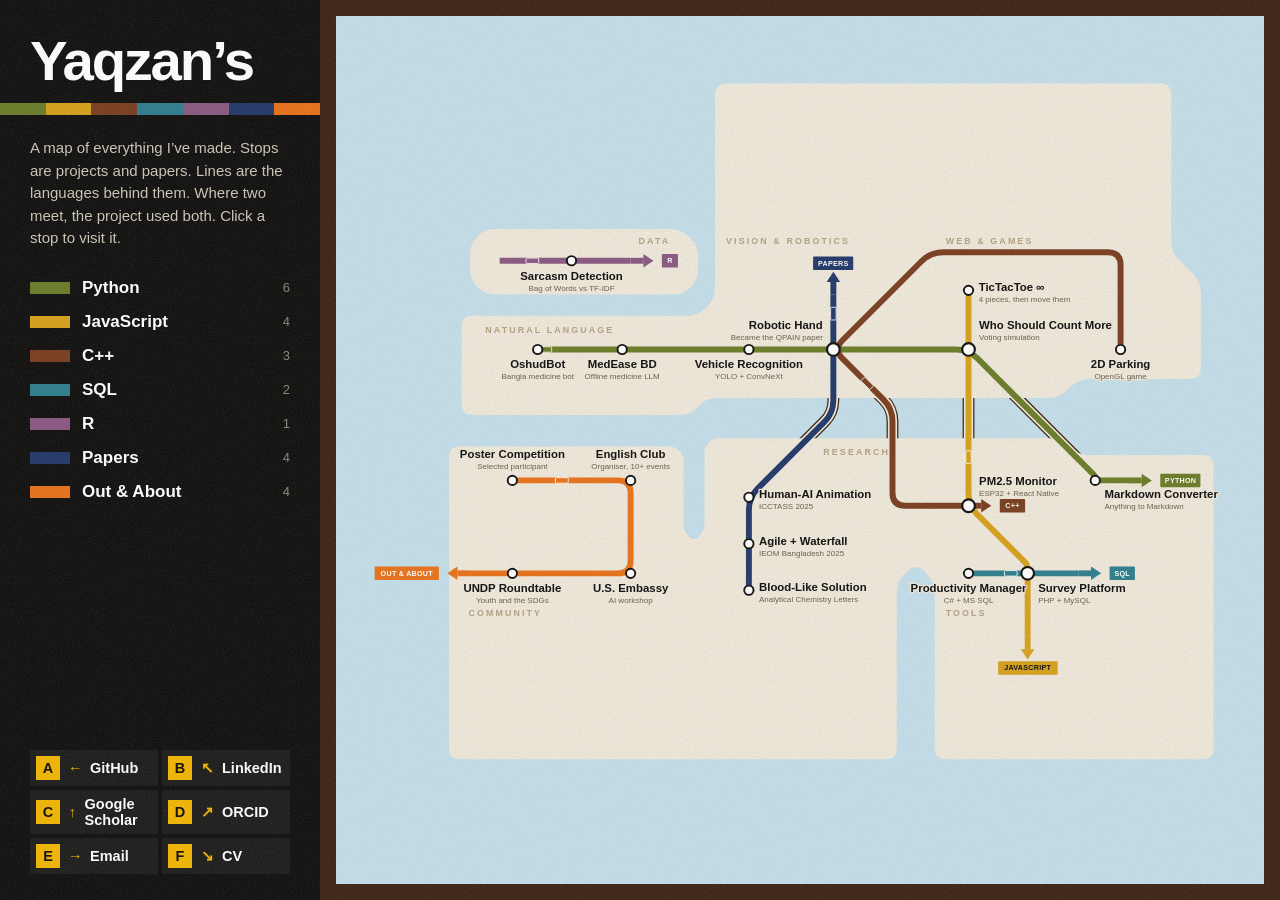
==== commit b0565923: "Harbour-city terrain: big water, land with straight coasts and soft corners, a harbour, inlets and a" ====
--- a/index.html
+++ b/index.html
@@ -5,7 +5,7 @@
 <meta name="viewport" content="width=device-width, initial-scale=1">
 <title>Yaqzan's</title>
 <meta name="description" content="Projects, papers and the rest, drawn as a metro map. Pick a stop and a train takes you there.">
-<link rel="stylesheet" href="style.css?v=ee97064d">
+<link rel="stylesheet" href="style.css?v=424f81b2">
 </head>
 <body>
 
@@ -24,8 +24,8 @@
          aria-label="Metro map of projects, papers and activities. Lines are languages and kinds of work.">
 <style>.lbl{font:700 27px 'Helvetica Neue',Helvetica,Arial,sans-serif;fill:#111111}.tag{font:500 19px 'Helvetica Neue',Helvetica,Arial,sans-serif;fill:#6b5f4f}.lbl,.tag{paint-order:stroke;stroke:#efe9dc;stroke-width:6px;stroke-linejoin:round}.year{font:800 62px 'Helvetica Neue',Helvetica,Arial,sans-serif;fill:#e2ded5;letter-spacing:2px}.now{font:700 18px 'Helvetica Neue',Helvetica,Arial,sans-serif;fill:#e8731c;letter-spacing:4px}.district{font:800 21px 'Helvetica Neue',Helvetica,Arial,sans-serif;fill:#b3a283;letter-spacing:5px}</style>
 <defs><pattern id="future" width="14" height="14" patternUnits="userSpaceOnUse" patternTransform="rotate(45)"><rect width="1.5" height="14" fill="#111111" opacity=".07"/></pattern></defs>
-<rect x="-600" y="-600" width="3400" height="2600" fill="#efe9dc"/><path d="M-200.0,465.0 L231.7,465.0 Q260.0,465.0 280.0,485.0 L280.0,485.0 Q300.0,505.0 328.3,505.0 L543.2,505.0 Q560.0,505.0 575.0,497.5 L575.0,497.5 Q590.0,490.0 606.8,490.0 L1037.6,490.0 Q1060.0,490.0 1080.0,480.0 L1080.0,480.0 Q1100.0,470.0 1122.4,470.0 L1375.0,470.0 Q1400.0,470.0 1420.0,485.0 L1420.0,485.0 Q1440.0,500.0 1465.0,500.0 L2000.0,500.0" fill="none" stroke="#86c2db" stroke-width="65" stroke-linejoin="round"/><path d="M595.0,495.0 L595.0,441.2 Q595.0,420.0 580.0,405.0 L580.0,405.0 Q565.0,390.0 565.0,368.8 L565.0,273.3 Q565.0,245.0 585.0,225.0 L585.0,225.0 Q605.0,205.0 605.0,176.7 L605.0,-200.0" fill="none" stroke="#86c2db" stroke-width="45" stroke-linejoin="round"/><path d="M-200.0,222.0 L565.0,222.0" fill="none" stroke="#86c2db" stroke-width="41" stroke-linejoin="round"/><path d="M1110.0,480.0 L1110.0,451.2 Q1110.0,430.0 1095.0,415.0 L1095.0,415.0 Q1080.0,400.0 1080.0,378.8 L1080.0,-200.0" fill="none" stroke="#86c2db" stroke-width="45" stroke-linejoin="round"/><path d="M595.0,495.0 L595.0,548.8 Q595.0,570.0 610.0,585.0 L610.0,585.0 Q625.0,600.0 625.0,621.2 L625.0,765.3 Q625.0,790.0 607.5,807.5 L607.5,807.5 Q590.0,825.0 590.0,849.7 L590.0,1200.0" fill="none" stroke="#86c2db" stroke-width="45" stroke-linejoin="round"/><path d="M1100.0,480.0 L1100.0,627.3 Q1100.0,640.0 1109.0,649.0 L1109.0,649.0 Q1118.0,658.0 1118.0,670.7 L1118.0,1200.0" fill="none" stroke="#86c2db" stroke-width="41" stroke-linejoin="round"/><path d="M-200.0,465.0 L231.7,465.0 Q260.0,465.0 280.0,485.0 L280.0,485.0 Q300.0,505.0 328.3,505.0 L543.2,505.0 Q560.0,505.0 575.0,497.5 L575.0,497.5 Q590.0,490.0 606.8,490.0 L1037.6,490.0 Q1060.0,490.0 1080.0,480.0 L1080.0,480.0 Q1100.0,470.0 1122.4,470.0 L1375.0,470.0 Q1400.0,470.0 1420.0,485.0 L1420.0,485.0 Q1440.0,500.0 1465.0,500.0 L2000.0,500.0" fill="none" stroke="#cfe6ef" stroke-width="58" stroke-linejoin="round"/><path d="M595.0,495.0 L595.0,441.2 Q595.0,420.0 580.0,405.0 L580.0,405.0 Q565.0,390.0 565.0,368.8 L565.0,273.3 Q565.0,245.0 585.0,225.0 L585.0,225.0 Q605.0,205.0 605.0,176.7 L605.0,-200.0" fill="none" stroke="#cfe6ef" stroke-width="38" stroke-linejoin="round"/><path d="M-200.0,222.0 L565.0,222.0" fill="none" stroke="#cfe6ef" stroke-width="34" stroke-linejoin="round"/><path d="M1110.0,480.0 L1110.0,451.2 Q1110.0,430.0 1095.0,415.0 L1095.0,415.0 Q1080.0,400.0 1080.0,378.8 L1080.0,-200.0" fill="none" stroke="#cfe6ef" stroke-width="38" stroke-linejoin="round"/><path d="M595.0,495.0 L595.0,548.8 Q595.0,570.0 610.0,585.0 L610.0,585.0 Q625.0,600.0 625.0,621.2 L625.0,765.3 Q625.0,790.0 607.5,807.5 L607.5,807.5 Q590.0,825.0 590.0,849.7 L590.0,1200.0" fill="none" stroke="#cfe6ef" stroke-width="38" stroke-linejoin="round"/><path d="M1100.0,480.0 L1100.0,627.3 Q1100.0,640.0 1109.0,649.0 L1109.0,649.0 Q1118.0,658.0 1118.0,670.7 L1118.0,1200.0" fill="none" stroke="#cfe6ef" stroke-width="34" stroke-linejoin="round"/><text x="534" y="80" text-anchor="end" class="district">DATA</text><text x="96" y="290" text-anchor="start" class="district">NATURAL LANGUAGE</text><text x="666" y="80" text-anchor="start" class="district">VISION &amp; ROBOTICS</text><text x="1186" y="80" text-anchor="start" class="district">WEB &amp; GAMES</text><text x="56" y="962" text-anchor="start" class="district">COMMUNITY</text><text x="1054" y="580" text-anchor="end" class="district">RESEARCH</text><text x="1186" y="962" text-anchor="start" class="district">TOOLS</text>
-<mask id="water" maskUnits="userSpaceOnUse" x="-600" y="-600" width="3400" height="2600"><path d="M-200.0,465.0 L231.7,465.0 Q260.0,465.0 280.0,485.0 L280.0,485.0 Q300.0,505.0 328.3,505.0 L543.2,505.0 Q560.0,505.0 575.0,497.5 L575.0,497.5 Q590.0,490.0 606.8,490.0 L1037.6,490.0 Q1060.0,490.0 1080.0,480.0 L1080.0,480.0 Q1100.0,470.0 1122.4,470.0 L1375.0,470.0 Q1400.0,470.0 1420.0,485.0 L1420.0,485.0 Q1440.0,500.0 1465.0,500.0 L2000.0,500.0" fill="none" stroke="#fff" stroke-width="65"/><path d="M595.0,495.0 L595.0,441.2 Q595.0,420.0 580.0,405.0 L580.0,405.0 Q565.0,390.0 565.0,368.8 L565.0,273.3 Q565.0,245.0 585.0,225.0 L585.0,225.0 Q605.0,205.0 605.0,176.7 L605.0,-200.0" fill="none" stroke="#fff" stroke-width="45"/><path d="M-200.0,222.0 L565.0,222.0" fill="none" stroke="#fff" stroke-width="41"/><path d="M1110.0,480.0 L1110.0,451.2 Q1110.0,430.0 1095.0,415.0 L1095.0,415.0 Q1080.0,400.0 1080.0,378.8 L1080.0,-200.0" fill="none" stroke="#fff" stroke-width="45"/><path d="M595.0,495.0 L595.0,548.8 Q595.0,570.0 610.0,585.0 L610.0,585.0 Q625.0,600.0 625.0,621.2 L625.0,765.3 Q625.0,790.0 607.5,807.5 L607.5,807.5 Q590.0,825.0 590.0,849.7 L590.0,1200.0" fill="none" stroke="#fff" stroke-width="45"/><path d="M1100.0,480.0 L1100.0,627.3 Q1100.0,640.0 1109.0,649.0 L1109.0,649.0 Q1118.0,658.0 1118.0,670.7 L1118.0,1200.0" fill="none" stroke="#fff" stroke-width="41"/></mask>
+<rect x="-600" y="-600" width="3400" height="2600" fill="#c4dfeb"/><path d="M40.0,250.0 L574.0,250.0 Q600.0,250.0 618.4,231.6 L621.6,228.4 Q640.0,210.0 640.0,184.0 L640.0,-274.0 Q640.0,-300.0 666.0,-300.0 L1694.0,-300.0 Q1720.0,-300.0 1720.0,-274.0 L1720.0,74.0 Q1720.0,100.0 1738.4,118.4 L1771.6,151.6 Q1790.0,170.0 1790.0,196.0 L1790.0,374.0 Q1790.0,400.0 1764.0,400.0 L1526.0,400.0 Q1500.0,400.0 1481.6,418.4 L1473.4,426.6 Q1455.0,445.0 1429.0,445.0 L646.0,445.0 Q620.0,445.0 601.6,463.4 L598.4,466.6 Q580.0,485.0 554.0,485.0 L66.0,485.0 Q40.0,485.0 40.0,459.0 L40.0,276.0 Q40.0,250.0 66.0,250.0 L600.0,250.0Z" fill="#efe9dc"/><path d="M95.0,45.0 L534.0,45.0 Q560.0,45.0 578.4,63.4 L581.6,66.6 Q600.0,85.0 600.0,111.0 L600.0,140.3 Q600.0,165.0 582.5,182.5 L582.5,182.5 Q565.0,200.0 540.3,200.0 L119.7,200.0 Q95.0,200.0 77.5,182.5 L77.5,182.5 Q60.0,165.0 60.0,140.3 L60.0,104.7 Q60.0,80.0 77.5,62.5 L77.5,62.5 Q95.0,45.0 119.7,45.0 L560.0,45.0Z" fill="#efe9dc"/><path d="M10.0,560.0 L530.9,560.0 Q545.0,560.0 555.0,570.0 L555.0,570.0 Q565.0,580.0 565.0,594.1 L565.0,742.3 Q565.0,760.0 577.5,772.5 L577.5,772.5 Q590.0,785.0 602.5,772.5 L602.5,772.5 Q615.0,760.0 615.0,742.3 L615.0,574.1 Q615.0,560.0 625.0,550.0 L625.0,550.0 Q635.0,540.0 649.1,540.0 L1434.0,540.0 Q1460.0,540.0 1478.4,558.4 L1481.6,561.6 Q1500.0,580.0 1526.0,580.0 L1794.0,580.0 Q1820.0,580.0 1820.0,606.0 L1820.0,1274.0 Q1820.0,1300.0 1794.0,1300.0 L1186.0,1300.0 Q1160.0,1300.0 1160.0,1274.0 L1160.0,904.7 Q1160.0,880.0 1142.5,862.5 L1132.1,852.1 Q1125.0,845.0 1115.0,845.0 L1115.0,845.0 Q1105.0,845.0 1097.9,852.1 L1087.5,862.5 Q1070.0,880.0 1070.0,904.7 L1070.0,1274.0 Q1070.0,1300.0 1044.0,1300.0 L36.0,1300.0 Q10.0,1300.0 10.0,1274.0 L10.0,586.0 Q10.0,560.0 36.0,560.0 L545.0,560.0Z" fill="#efe9dc"/><text x="534" y="80" text-anchor="end" class="district">DATA</text><text x="96" y="290" text-anchor="start" class="district">NATURAL LANGUAGE</text><text x="666" y="80" text-anchor="start" class="district">VISION &amp; ROBOTICS</text><text x="1186" y="80" text-anchor="start" class="district">WEB &amp; GAMES</text><text x="56" y="962" text-anchor="start" class="district">COMMUNITY</text><text x="1054" y="580" text-anchor="end" class="district">RESEARCH</text><text x="1186" y="962" text-anchor="start" class="district">TOOLS</text>
+<mask id="water" maskUnits="userSpaceOnUse" x="-600" y="-600" width="3400" height="2600"><rect x="-600" y="-600" width="3400" height="2600" fill="#fff"/><path d="M40.0,250.0 L574.0,250.0 Q600.0,250.0 618.4,231.6 L621.6,228.4 Q640.0,210.0 640.0,184.0 L640.0,-274.0 Q640.0,-300.0 666.0,-300.0 L1694.0,-300.0 Q1720.0,-300.0 1720.0,-274.0 L1720.0,74.0 Q1720.0,100.0 1738.4,118.4 L1771.6,151.6 Q1790.0,170.0 1790.0,196.0 L1790.0,374.0 Q1790.0,400.0 1764.0,400.0 L1526.0,400.0 Q1500.0,400.0 1481.6,418.4 L1473.4,426.6 Q1455.0,445.0 1429.0,445.0 L646.0,445.0 Q620.0,445.0 601.6,463.4 L598.4,466.6 Q580.0,485.0 554.0,485.0 L66.0,485.0 Q40.0,485.0 40.0,459.0 L40.0,276.0 Q40.0,250.0 66.0,250.0 L600.0,250.0Z" fill="#000"/><path d="M95.0,45.0 L534.0,45.0 Q560.0,45.0 578.4,63.4 L581.6,66.6 Q600.0,85.0 600.0,111.0 L600.0,140.3 Q600.0,165.0 582.5,182.5 L582.5,182.5 Q565.0,200.0 540.3,200.0 L119.7,200.0 Q95.0,200.0 77.5,182.5 L77.5,182.5 Q60.0,165.0 60.0,140.3 L60.0,104.7 Q60.0,80.0 77.5,62.5 L77.5,62.5 Q95.0,45.0 119.7,45.0 L560.0,45.0Z" fill="#000"/><path d="M10.0,560.0 L530.9,560.0 Q545.0,560.0 555.0,570.0 L555.0,570.0 Q565.0,580.0 565.0,594.1 L565.0,742.3 Q565.0,760.0 577.5,772.5 L577.5,772.5 Q590.0,785.0 602.5,772.5 L602.5,772.5 Q615.0,760.0 615.0,742.3 L615.0,574.1 Q615.0,560.0 625.0,550.0 L625.0,550.0 Q635.0,540.0 649.1,540.0 L1434.0,540.0 Q1460.0,540.0 1478.4,558.4 L1481.6,561.6 Q1500.0,580.0 1526.0,580.0 L1794.0,580.0 Q1820.0,580.0 1820.0,606.0 L1820.0,1274.0 Q1820.0,1300.0 1794.0,1300.0 L1186.0,1300.0 Q1160.0,1300.0 1160.0,1274.0 L1160.0,904.7 Q1160.0,880.0 1142.5,862.5 L1132.1,852.1 Q1125.0,845.0 1115.0,845.0 L1115.0,845.0 Q1105.0,845.0 1097.9,852.1 L1087.5,862.5 Q1070.0,880.0 1070.0,904.7 L1070.0,1274.0 Q1070.0,1300.0 1044.0,1300.0 L36.0,1300.0 Q10.0,1300.0 10.0,1274.0 L10.0,586.0 Q10.0,560.0 36.0,560.0 L545.0,560.0Z" fill="#000"/></mask>
 <path id="L-py" class="line" data-line="py" d="M220.0,330.0 L420.0,330.0 L720.0,330.0 L920.0,330.0 L1210.0,330.0 Q1240.0,330.0 1261.2,351.2 L1536.5,626.5 Q1540.0,630.0 1540.0,635.0 L1540.0,635.0 Q1540.0,640.0 1545.0,640.0 L1620.0,640.0" fill="none" stroke="#6b7d2a" stroke-width="14" stroke-linejoin="round"/>
 <g class="cap" data-line="py"><path d="M1620.0,640.0 L1650.0,640.0" stroke="#6b7d2a" stroke-width="14" fill="none"/><path d="M1674.0,640.0 L1650.0,656.0 L1650.0,624.0Z" fill="#6b7d2a"/></g>
 <path id="L-js" class="line" data-line="js" d="M1240.0,190.0 L1240.0,330.0 L1240.0,670.0 Q1240.0,700.0 1261.2,721.2 L1372.9,832.9 Q1380.0,840.0 1380.0,850.0 L1380.0,860.0 L1380.0,1010.0" fill="none" stroke="#d6a21e" stroke-width="14" stroke-linejoin="round"/>
--- a/style.css
+++ b/style.css
@@ -36,7 +36,10 @@
 
 .mapside { min-width: 0; min-height: 0; }
 /* one dark brown border running round the edges of the map area */
-.mapframe { width: 100%; height: 100%; border: 16px solid #3d2617; display: grid; place-items: center; padding: 18px 26px; }
+.mapframe { width: 100%; height: 100%; border: 16px solid #3d2617; display: grid; place-items: center; padding: 18px 26px;
+  overflow: hidden; background: var(--paper); }
+/* let the water run on past the drawing, right up to the frame */
+#map { overflow: visible; }
 #map { width: 100%; height: 100%; display: block; }
 
 /* map interaction */
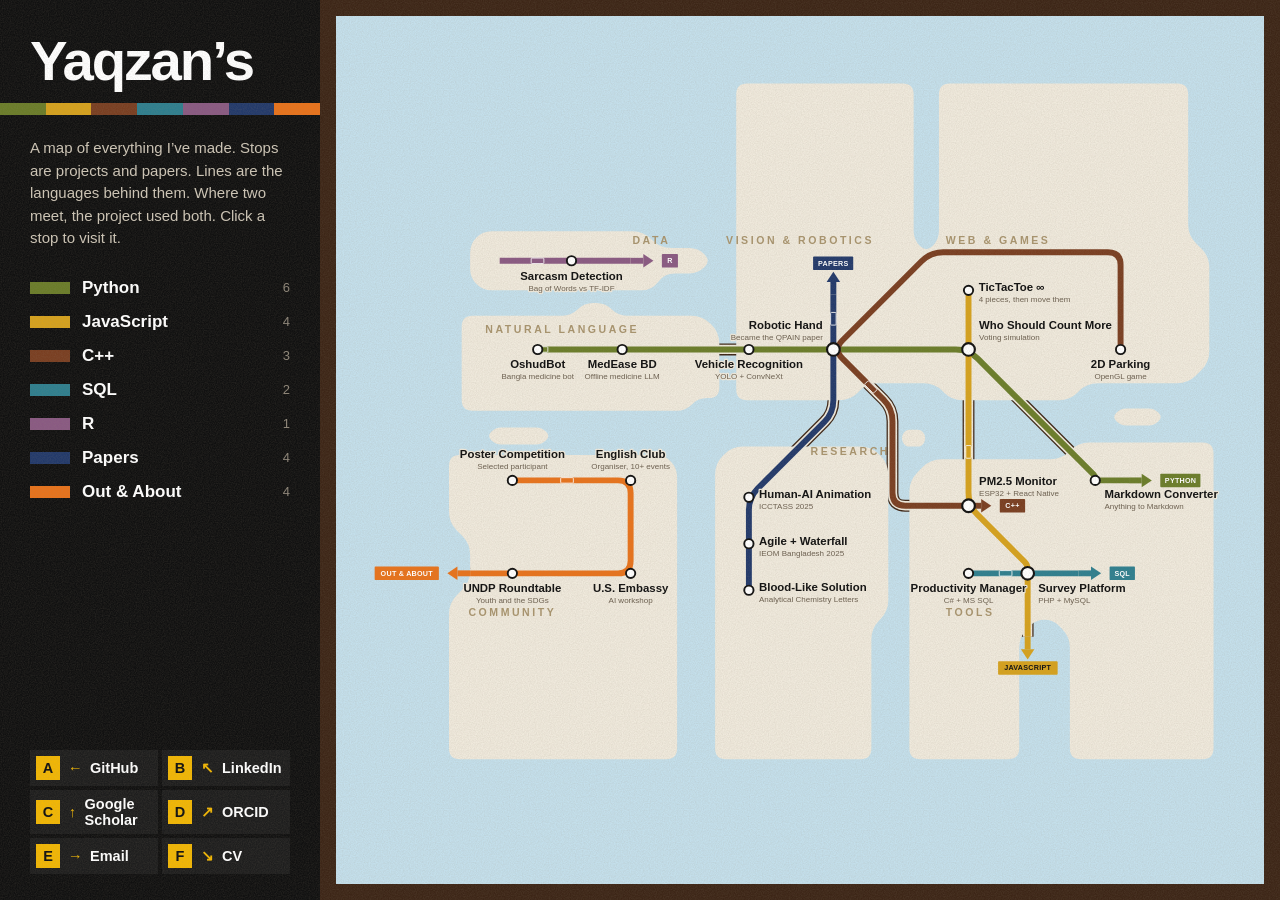
==== commit 151a62e1: "Varied terrain: peninsulas, a fjord, coves, a narrow strait, small islands, flat water Co-Authored-B" ====
--- a/index.html
+++ b/index.html
@@ -22,10 +22,10 @@
   <main class="mapside"><div class="mapframe">
     <svg id="map" viewBox="-196 8 2074 1120" style="--ar:1.8518" preserveAspectRatio="xMidYMid meet" role="img"
          aria-label="Metro map of projects, papers and activities. Lines are languages and kinds of work.">
-<style>.lbl{font:700 27px 'Helvetica Neue',Helvetica,Arial,sans-serif;fill:#111111}.tag{font:500 19px 'Helvetica Neue',Helvetica,Arial,sans-serif;fill:#6b5f4f}.lbl,.tag{paint-order:stroke;stroke:#efe9dc;stroke-width:6px;stroke-linejoin:round}.year{font:800 62px 'Helvetica Neue',Helvetica,Arial,sans-serif;fill:#e2ded5;letter-spacing:2px}.now{font:700 18px 'Helvetica Neue',Helvetica,Arial,sans-serif;fill:#e8731c;letter-spacing:4px}.district{font:800 21px 'Helvetica Neue',Helvetica,Arial,sans-serif;fill:#b3a283;letter-spacing:5px}</style>
+<style>.lbl{font:700 27px 'Helvetica Neue',Helvetica,Arial,sans-serif;fill:#111111}.tag{font:500 19px 'Helvetica Neue',Helvetica,Arial,sans-serif;fill:#6b5f4f}.lbl,.tag{paint-order:stroke;stroke:#efe9dc;stroke-width:6px;stroke-linejoin:round}.year{font:800 62px 'Helvetica Neue',Helvetica,Arial,sans-serif;fill:#e2ded5;letter-spacing:2px}.now{font:700 18px 'Helvetica Neue',Helvetica,Arial,sans-serif;fill:#e8731c;letter-spacing:4px}.district{font:800 25px 'Helvetica Neue',Helvetica,Arial,sans-serif;fill:#a8946e;letter-spacing:6px}</style>
 <defs><pattern id="future" width="14" height="14" patternUnits="userSpaceOnUse" patternTransform="rotate(45)"><rect width="1.5" height="14" fill="#111111" opacity=".07"/></pattern></defs>
-<rect x="-600" y="-600" width="3400" height="2600" fill="#c4dfeb"/><path d="M40.0,250.0 L574.0,250.0 Q600.0,250.0 618.4,231.6 L621.6,228.4 Q640.0,210.0 640.0,184.0 L640.0,-274.0 Q640.0,-300.0 666.0,-300.0 L1694.0,-300.0 Q1720.0,-300.0 1720.0,-274.0 L1720.0,74.0 Q1720.0,100.0 1738.4,118.4 L1771.6,151.6 Q1790.0,170.0 1790.0,196.0 L1790.0,374.0 Q1790.0,400.0 1764.0,400.0 L1526.0,400.0 Q1500.0,400.0 1481.6,418.4 L1473.4,426.6 Q1455.0,445.0 1429.0,445.0 L646.0,445.0 Q620.0,445.0 601.6,463.4 L598.4,466.6 Q580.0,485.0 554.0,485.0 L66.0,485.0 Q40.0,485.0 40.0,459.0 L40.0,276.0 Q40.0,250.0 66.0,250.0 L600.0,250.0Z" fill="#efe9dc"/><path d="M95.0,45.0 L534.0,45.0 Q560.0,45.0 578.4,63.4 L581.6,66.6 Q600.0,85.0 600.0,111.0 L600.0,140.3 Q600.0,165.0 582.5,182.5 L582.5,182.5 Q565.0,200.0 540.3,200.0 L119.7,200.0 Q95.0,200.0 77.5,182.5 L77.5,182.5 Q60.0,165.0 60.0,140.3 L60.0,104.7 Q60.0,80.0 77.5,62.5 L77.5,62.5 Q95.0,45.0 119.7,45.0 L560.0,45.0Z" fill="#efe9dc"/><path d="M10.0,560.0 L530.9,560.0 Q545.0,560.0 555.0,570.0 L555.0,570.0 Q565.0,580.0 565.0,594.1 L565.0,742.3 Q565.0,760.0 577.5,772.5 L577.5,772.5 Q590.0,785.0 602.5,772.5 L602.5,772.5 Q615.0,760.0 615.0,742.3 L615.0,574.1 Q615.0,560.0 625.0,550.0 L625.0,550.0 Q635.0,540.0 649.1,540.0 L1434.0,540.0 Q1460.0,540.0 1478.4,558.4 L1481.6,561.6 Q1500.0,580.0 1526.0,580.0 L1794.0,580.0 Q1820.0,580.0 1820.0,606.0 L1820.0,1274.0 Q1820.0,1300.0 1794.0,1300.0 L1186.0,1300.0 Q1160.0,1300.0 1160.0,1274.0 L1160.0,904.7 Q1160.0,880.0 1142.5,862.5 L1132.1,852.1 Q1125.0,845.0 1115.0,845.0 L1115.0,845.0 Q1105.0,845.0 1097.9,852.1 L1087.5,862.5 Q1070.0,880.0 1070.0,904.7 L1070.0,1274.0 Q1070.0,1300.0 1044.0,1300.0 L36.0,1300.0 Q10.0,1300.0 10.0,1274.0 L10.0,586.0 Q10.0,560.0 36.0,560.0 L545.0,560.0Z" fill="#efe9dc"/><text x="534" y="80" text-anchor="end" class="district">DATA</text><text x="96" y="290" text-anchor="start" class="district">NATURAL LANGUAGE</text><text x="666" y="80" text-anchor="start" class="district">VISION &amp; ROBOTICS</text><text x="1186" y="80" text-anchor="start" class="district">WEB &amp; GAMES</text><text x="56" y="962" text-anchor="start" class="district">COMMUNITY</text><text x="1054" y="580" text-anchor="end" class="district">RESEARCH</text><text x="1186" y="962" text-anchor="start" class="district">TOOLS</text>
-<mask id="water" maskUnits="userSpaceOnUse" x="-600" y="-600" width="3400" height="2600"><rect x="-600" y="-600" width="3400" height="2600" fill="#fff"/><path d="M40.0,250.0 L574.0,250.0 Q600.0,250.0 618.4,231.6 L621.6,228.4 Q640.0,210.0 640.0,184.0 L640.0,-274.0 Q640.0,-300.0 666.0,-300.0 L1694.0,-300.0 Q1720.0,-300.0 1720.0,-274.0 L1720.0,74.0 Q1720.0,100.0 1738.4,118.4 L1771.6,151.6 Q1790.0,170.0 1790.0,196.0 L1790.0,374.0 Q1790.0,400.0 1764.0,400.0 L1526.0,400.0 Q1500.0,400.0 1481.6,418.4 L1473.4,426.6 Q1455.0,445.0 1429.0,445.0 L646.0,445.0 Q620.0,445.0 601.6,463.4 L598.4,466.6 Q580.0,485.0 554.0,485.0 L66.0,485.0 Q40.0,485.0 40.0,459.0 L40.0,276.0 Q40.0,250.0 66.0,250.0 L600.0,250.0Z" fill="#000"/><path d="M95.0,45.0 L534.0,45.0 Q560.0,45.0 578.4,63.4 L581.6,66.6 Q600.0,85.0 600.0,111.0 L600.0,140.3 Q600.0,165.0 582.5,182.5 L582.5,182.5 Q565.0,200.0 540.3,200.0 L119.7,200.0 Q95.0,200.0 77.5,182.5 L77.5,182.5 Q60.0,165.0 60.0,140.3 L60.0,104.7 Q60.0,80.0 77.5,62.5 L77.5,62.5 Q95.0,45.0 119.7,45.0 L560.0,45.0Z" fill="#000"/><path d="M10.0,560.0 L530.9,560.0 Q545.0,560.0 555.0,570.0 L555.0,570.0 Q565.0,580.0 565.0,594.1 L565.0,742.3 Q565.0,760.0 577.5,772.5 L577.5,772.5 Q590.0,785.0 602.5,772.5 L602.5,772.5 Q615.0,760.0 615.0,742.3 L615.0,574.1 Q615.0,560.0 625.0,550.0 L625.0,550.0 Q635.0,540.0 649.1,540.0 L1434.0,540.0 Q1460.0,540.0 1478.4,558.4 L1481.6,561.6 Q1500.0,580.0 1526.0,580.0 L1794.0,580.0 Q1820.0,580.0 1820.0,606.0 L1820.0,1274.0 Q1820.0,1300.0 1794.0,1300.0 L1186.0,1300.0 Q1160.0,1300.0 1160.0,1274.0 L1160.0,904.7 Q1160.0,880.0 1142.5,862.5 L1132.1,852.1 Q1125.0,845.0 1115.0,845.0 L1115.0,845.0 Q1105.0,845.0 1097.9,852.1 L1087.5,862.5 Q1070.0,880.0 1070.0,904.7 L1070.0,1274.0 Q1070.0,1300.0 1044.0,1300.0 L36.0,1300.0 Q10.0,1300.0 10.0,1274.0 L10.0,586.0 Q10.0,560.0 36.0,560.0 L545.0,560.0Z" fill="#000"/></mask>
+<defs><pattern id="hatch" width="9" height="9" patternUnits="userSpaceOnUse"><rect width="9" height="9" fill="#7fb0c8"/><path d="M0 4.5 H9" stroke="#6a9db7" stroke-width="1.6"/></pattern></defs><rect x="-600" y="-600" width="3400" height="2600" fill="#c4dfeb"/><path d="M90.0,50.0 L444.0,50.0 Q470.0,50.0 488.4,68.4 L491.6,71.6 Q510.0,90.0 536.0,90.0 L578.8,90.0 Q600.0,90.0 615.0,105.0 L615.0,105.0 Q630.0,120.0 615.0,135.0 L615.0,135.0 Q600.0,150.0 578.8,150.0 L545.0,150.0 Q520.0,150.0 505.0,170.0 L505.0,170.0 Q490.0,190.0 465.0,190.0 L111.2,190.0 Q90.0,190.0 75.0,175.0 L75.0,175.0 Q60.0,160.0 60.0,138.8 L60.0,101.2 Q60.0,80.0 75.0,65.0 L75.0,65.0 Q90.0,50.0 111.2,50.0 L470.0,50.0Z" fill="#efe9dc"/><path d="M40.0,250.0 L278.8,250.0 Q300.0,250.0 315.0,235.0 L315.0,235.0 Q330.0,220.0 351.2,220.0 L358.8,220.0 Q380.0,220.0 395.0,235.0 L395.0,235.0 Q410.0,250.0 431.2,250.0 L584.0,250.0 Q610.0,250.0 628.4,268.4 L631.6,271.6 Q650.0,290.0 650.0,316.0 L650.0,420.0 Q650.0,445.0 625.0,445.0 L621.2,445.0 Q600.0,445.0 585.0,460.0 L585.0,460.0 Q570.0,475.0 548.8,475.0 L66.0,475.0 Q40.0,475.0 40.0,449.0 L40.0,276.0 Q40.0,250.0 66.0,250.0 L300.0,250.0Z" fill="#efe9dc"/><path d="M690.0,-300.0 L1084.0,-300.0 Q1110.0,-300.0 1110.0,-274.0 L1110.0,48.8 Q1110.0,70.0 1125.0,85.0 L1125.0,85.0 Q1140.0,100.0 1155.0,85.0 L1155.0,85.0 Q1170.0,70.0 1170.0,48.8 L1170.0,-274.0 Q1170.0,-300.0 1196.0,-300.0 L1734.0,-300.0 Q1760.0,-300.0 1760.0,-274.0 L1760.0,34.0 Q1760.0,60.0 1778.4,78.4 L1791.6,91.6 Q1810.0,110.0 1810.0,136.0 L1810.0,334.0 Q1810.0,360.0 1791.6,378.4 L1778.4,391.6 Q1760.0,410.0 1734.0,410.0 L1546.0,410.0 Q1520.0,410.0 1501.6,428.4 L1498.4,431.6 Q1480.0,450.0 1454.0,450.0 L1226.0,450.0 Q1200.0,450.0 1181.6,431.6 L1178.4,428.4 Q1160.0,410.0 1134.0,410.0 L1026.0,410.0 Q1000.0,410.0 981.6,428.4 L978.4,431.6 Q960.0,450.0 934.0,450.0 L716.0,450.0 Q690.0,450.0 690.0,424.0 L690.0,-274.0 Q690.0,-300.0 716.0,-300.0 L1110.0,-300.0Z" fill="#efe9dc"/><path d="M10.0,580.0 L498.8,580.0 Q520.0,580.0 535.0,595.0 L535.0,595.0 Q550.0,610.0 550.0,631.2 L550.0,1274.0 Q550.0,1300.0 524.0,1300.0 L36.0,1300.0 Q10.0,1300.0 10.0,1274.0 L10.0,956.0 Q10.0,930.0 28.4,911.6 L41.6,898.4 Q60.0,880.0 60.0,854.0 L60.0,816.0 Q60.0,790.0 41.6,771.6 L28.4,758.4 Q10.0,740.0 10.0,714.0 L10.0,606.0 Q10.0,580.0 36.0,580.0 L520.0,580.0Z" fill="#efe9dc"/><path d="M640.0,1300.0 L640.0,626.0 Q640.0,600.0 658.4,581.6 L661.6,578.4 Q680.0,560.0 706.0,560.0 L984.0,560.0 Q1010.0,560.0 1028.4,578.4 L1031.6,581.6 Q1050.0,600.0 1050.0,626.0 L1050.0,924.0 Q1050.0,950.0 1031.6,968.4 L1028.4,971.6 Q1010.0,990.0 1010.0,1016.0 L1010.0,1274.0 Q1010.0,1300.0 984.0,1300.0 L666.0,1300.0 Q640.0,1300.0 640.0,1274.0 L640.0,600.0Z" fill="#efe9dc"/><path d="M1100.0,1300.0 L1100.0,666.0 Q1100.0,640.0 1118.4,621.6 L1131.6,608.4 Q1150.0,590.0 1176.0,590.0 L1434.0,590.0 Q1460.0,590.0 1478.4,571.6 L1481.6,568.4 Q1500.0,550.0 1526.0,550.0 L1794.0,550.0 Q1820.0,550.0 1820.0,576.0 L1820.0,1274.0 Q1820.0,1300.0 1794.0,1300.0 L1506.0,1300.0 Q1480.0,1300.0 1480.0,1274.0 L1480.0,1036.0 Q1480.0,1010.0 1461.6,991.6 L1454.1,984.1 Q1440.0,970.0 1420.0,970.0 L1420.0,970.0 Q1400.0,970.0 1385.9,984.1 L1378.4,991.6 Q1360.0,1010.0 1360.0,1036.0 L1360.0,1274.0 Q1360.0,1300.0 1334.0,1300.0 L1126.0,1300.0 Q1100.0,1300.0 1100.0,1274.0 L1100.0,640.0Z" fill="#efe9dc"/><path d="M120.0,515.0 L215.9,515.0 Q230.0,515.0 240.0,525.0 L240.0,525.0 Q250.0,535.0 240.0,545.0 L240.0,545.0 Q230.0,555.0 215.9,555.0 L134.1,555.0 Q120.0,555.0 110.0,545.0 L110.0,545.0 Q100.0,535.0 110.0,525.0 L110.0,525.0 Q120.0,515.0 134.1,515.0 L230.0,515.0Z" fill="#efe9dc"/><path d="M1600.0,470.0 L1665.9,470.0 Q1680.0,470.0 1690.0,480.0 L1690.0,480.0 Q1700.0,490.0 1690.0,500.0 L1690.0,500.0 Q1680.0,510.0 1665.9,510.0 L1614.1,510.0 Q1600.0,510.0 1590.0,500.0 L1590.0,500.0 Q1580.0,490.0 1590.0,480.0 L1590.0,480.0 Q1600.0,470.0 1614.1,470.0 L1680.0,470.0Z" fill="#efe9dc"/><path d="M1090.0,520.0 L1118.8,520.0 Q1130.0,520.0 1135.0,530.0 L1135.0,530.0 Q1140.0,540.0 1135.0,550.0 L1135.0,550.0 Q1130.0,560.0 1118.8,560.0 L1101.2,560.0 Q1090.0,560.0 1085.0,550.0 L1085.0,550.0 Q1080.0,540.0 1085.0,530.0 L1085.0,530.0 Q1090.0,520.0 1101.2,520.0 L1130.0,520.0Z" fill="#efe9dc"/><text x="534" y="80" text-anchor="end" class="district">DATA</text><text x="96" y="290" text-anchor="start" class="district">NATURAL LANGUAGE</text><text x="666" y="80" text-anchor="start" class="district">VISION &amp; ROBOTICS</text><text x="1186" y="80" text-anchor="start" class="district">WEB &amp; GAMES</text><text x="56" y="962" text-anchor="start" class="district">COMMUNITY</text><text x="1054" y="580" text-anchor="end" class="district">RESEARCH</text><text x="1186" y="962" text-anchor="start" class="district">TOOLS</text>
+<mask id="water" maskUnits="userSpaceOnUse" x="-600" y="-600" width="3400" height="2600"><rect x="-600" y="-600" width="3400" height="2600" fill="#fff"/><path d="M90.0,50.0 L444.0,50.0 Q470.0,50.0 488.4,68.4 L491.6,71.6 Q510.0,90.0 536.0,90.0 L578.8,90.0 Q600.0,90.0 615.0,105.0 L615.0,105.0 Q630.0,120.0 615.0,135.0 L615.0,135.0 Q600.0,150.0 578.8,150.0 L545.0,150.0 Q520.0,150.0 505.0,170.0 L505.0,170.0 Q490.0,190.0 465.0,190.0 L111.2,190.0 Q90.0,190.0 75.0,175.0 L75.0,175.0 Q60.0,160.0 60.0,138.8 L60.0,101.2 Q60.0,80.0 75.0,65.0 L75.0,65.0 Q90.0,50.0 111.2,50.0 L470.0,50.0Z" fill="#000"/><path d="M40.0,250.0 L278.8,250.0 Q300.0,250.0 315.0,235.0 L315.0,235.0 Q330.0,220.0 351.2,220.0 L358.8,220.0 Q380.0,220.0 395.0,235.0 L395.0,235.0 Q410.0,250.0 431.2,250.0 L584.0,250.0 Q610.0,250.0 628.4,268.4 L631.6,271.6 Q650.0,290.0 650.0,316.0 L650.0,420.0 Q650.0,445.0 625.0,445.0 L621.2,445.0 Q600.0,445.0 585.0,460.0 L585.0,460.0 Q570.0,475.0 548.8,475.0 L66.0,475.0 Q40.0,475.0 40.0,449.0 L40.0,276.0 Q40.0,250.0 66.0,250.0 L300.0,250.0Z" fill="#000"/><path d="M690.0,-300.0 L1084.0,-300.0 Q1110.0,-300.0 1110.0,-274.0 L1110.0,48.8 Q1110.0,70.0 1125.0,85.0 L1125.0,85.0 Q1140.0,100.0 1155.0,85.0 L1155.0,85.0 Q1170.0,70.0 1170.0,48.8 L1170.0,-274.0 Q1170.0,-300.0 1196.0,-300.0 L1734.0,-300.0 Q1760.0,-300.0 1760.0,-274.0 L1760.0,34.0 Q1760.0,60.0 1778.4,78.4 L1791.6,91.6 Q1810.0,110.0 1810.0,136.0 L1810.0,334.0 Q1810.0,360.0 1791.6,378.4 L1778.4,391.6 Q1760.0,410.0 1734.0,410.0 L1546.0,410.0 Q1520.0,410.0 1501.6,428.4 L1498.4,431.6 Q1480.0,450.0 1454.0,450.0 L1226.0,450.0 Q1200.0,450.0 1181.6,431.6 L1178.4,428.4 Q1160.0,410.0 1134.0,410.0 L1026.0,410.0 Q1000.0,410.0 981.6,428.4 L978.4,431.6 Q960.0,450.0 934.0,450.0 L716.0,450.0 Q690.0,450.0 690.0,424.0 L690.0,-274.0 Q690.0,-300.0 716.0,-300.0 L1110.0,-300.0Z" fill="#000"/><path d="M10.0,580.0 L498.8,580.0 Q520.0,580.0 535.0,595.0 L535.0,595.0 Q550.0,610.0 550.0,631.2 L550.0,1274.0 Q550.0,1300.0 524.0,1300.0 L36.0,1300.0 Q10.0,1300.0 10.0,1274.0 L10.0,956.0 Q10.0,930.0 28.4,911.6 L41.6,898.4 Q60.0,880.0 60.0,854.0 L60.0,816.0 Q60.0,790.0 41.6,771.6 L28.4,758.4 Q10.0,740.0 10.0,714.0 L10.0,606.0 Q10.0,580.0 36.0,580.0 L520.0,580.0Z" fill="#000"/><path d="M640.0,1300.0 L640.0,626.0 Q640.0,600.0 658.4,581.6 L661.6,578.4 Q680.0,560.0 706.0,560.0 L984.0,560.0 Q1010.0,560.0 1028.4,578.4 L1031.6,581.6 Q1050.0,600.0 1050.0,626.0 L1050.0,924.0 Q1050.0,950.0 1031.6,968.4 L1028.4,971.6 Q1010.0,990.0 1010.0,1016.0 L1010.0,1274.0 Q1010.0,1300.0 984.0,1300.0 L666.0,1300.0 Q640.0,1300.0 640.0,1274.0 L640.0,600.0Z" fill="#000"/><path d="M1100.0,1300.0 L1100.0,666.0 Q1100.0,640.0 1118.4,621.6 L1131.6,608.4 Q1150.0,590.0 1176.0,590.0 L1434.0,590.0 Q1460.0,590.0 1478.4,571.6 L1481.6,568.4 Q1500.0,550.0 1526.0,550.0 L1794.0,550.0 Q1820.0,550.0 1820.0,576.0 L1820.0,1274.0 Q1820.0,1300.0 1794.0,1300.0 L1506.0,1300.0 Q1480.0,1300.0 1480.0,1274.0 L1480.0,1036.0 Q1480.0,1010.0 1461.6,991.6 L1454.1,984.1 Q1440.0,970.0 1420.0,970.0 L1420.0,970.0 Q1400.0,970.0 1385.9,984.1 L1378.4,991.6 Q1360.0,1010.0 1360.0,1036.0 L1360.0,1274.0 Q1360.0,1300.0 1334.0,1300.0 L1126.0,1300.0 Q1100.0,1300.0 1100.0,1274.0 L1100.0,640.0Z" fill="#000"/><path d="M120.0,515.0 L215.9,515.0 Q230.0,515.0 240.0,525.0 L240.0,525.0 Q250.0,535.0 240.0,545.0 L240.0,545.0 Q230.0,555.0 215.9,555.0 L134.1,555.0 Q120.0,555.0 110.0,545.0 L110.0,545.0 Q100.0,535.0 110.0,525.0 L110.0,525.0 Q120.0,515.0 134.1,515.0 L230.0,515.0Z" fill="#000"/><path d="M1600.0,470.0 L1665.9,470.0 Q1680.0,470.0 1690.0,480.0 L1690.0,480.0 Q1700.0,490.0 1690.0,500.0 L1690.0,500.0 Q1680.0,510.0 1665.9,510.0 L1614.1,510.0 Q1600.0,510.0 1590.0,500.0 L1590.0,500.0 Q1580.0,490.0 1590.0,480.0 L1590.0,480.0 Q1600.0,470.0 1614.1,470.0 L1680.0,470.0Z" fill="#000"/><path d="M1090.0,520.0 L1118.8,520.0 Q1130.0,520.0 1135.0,530.0 L1135.0,530.0 Q1140.0,540.0 1135.0,550.0 L1135.0,550.0 Q1130.0,560.0 1118.8,560.0 L1101.2,560.0 Q1090.0,560.0 1085.0,550.0 L1085.0,550.0 Q1080.0,540.0 1085.0,530.0 L1085.0,530.0 Q1090.0,520.0 1101.2,520.0 L1130.0,520.0Z" fill="#000"/></mask>
 <path id="L-py" class="line" data-line="py" d="M220.0,330.0 L420.0,330.0 L720.0,330.0 L920.0,330.0 L1210.0,330.0 Q1240.0,330.0 1261.2,351.2 L1536.5,626.5 Q1540.0,630.0 1540.0,635.0 L1540.0,635.0 Q1540.0,640.0 1545.0,640.0 L1620.0,640.0" fill="none" stroke="#6b7d2a" stroke-width="14" stroke-linejoin="round"/>
 <g class="cap" data-line="py"><path d="M1620.0,640.0 L1650.0,640.0" stroke="#6b7d2a" stroke-width="14" fill="none"/><path d="M1674.0,640.0 L1650.0,656.0 L1650.0,624.0Z" fill="#6b7d2a"/></g>
 <path id="L-js" class="line" data-line="js" d="M1240.0,190.0 L1240.0,330.0 L1240.0,670.0 Q1240.0,700.0 1261.2,721.2 L1372.9,832.9 Q1380.0,840.0 1380.0,850.0 L1380.0,860.0 L1380.0,1010.0" fill="none" stroke="#d6a21e" stroke-width="14" stroke-linejoin="round"/>
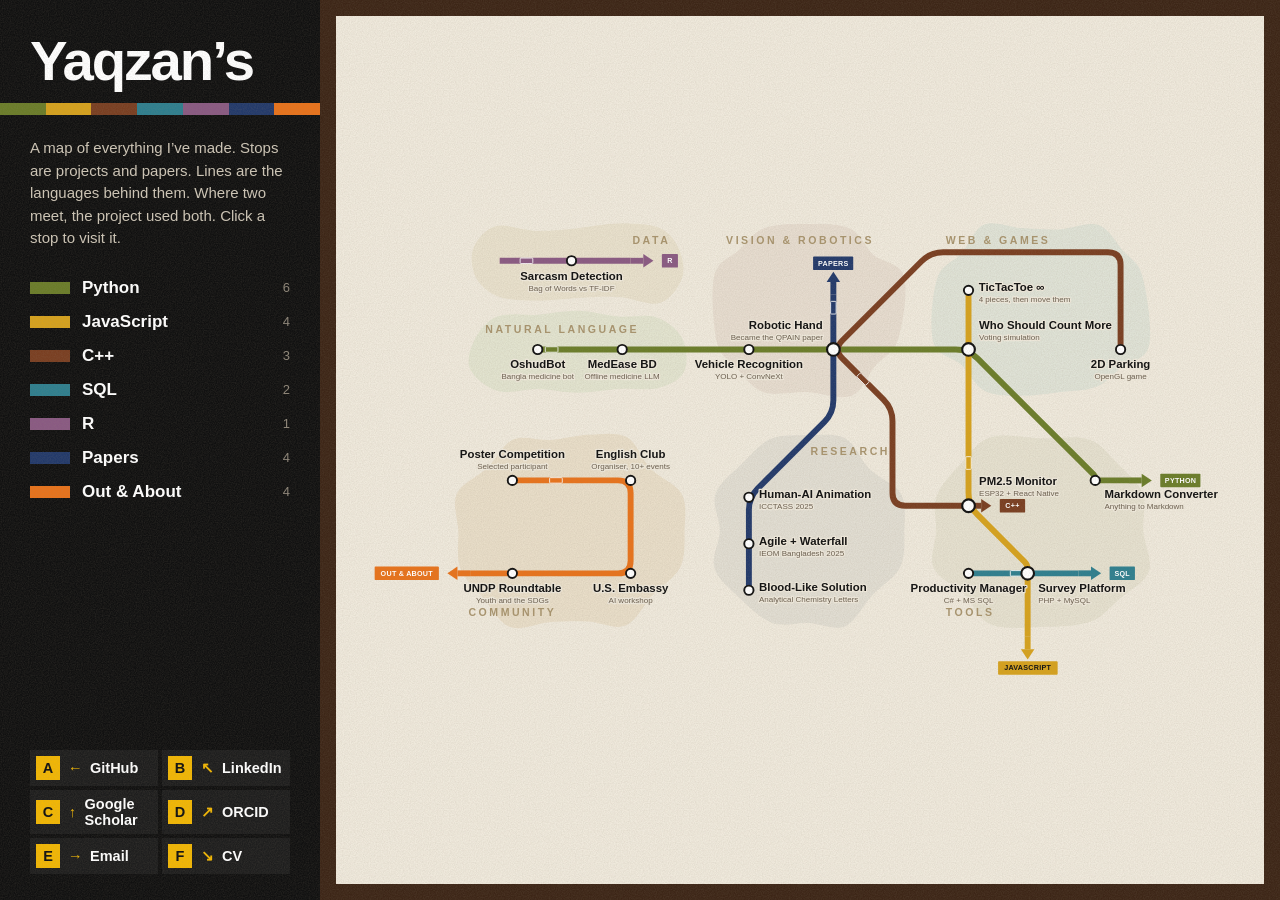
==== commit 4033c1d5: "Back to plain paper; areas as faint soft-edged tints with their names Co-Authored-By: Claude Opus 5." ====
--- a/index.html
+++ b/index.html
@@ -24,8 +24,8 @@
          aria-label="Metro map of projects, papers and activities. Lines are languages and kinds of work.">
 <style>.lbl{font:700 27px 'Helvetica Neue',Helvetica,Arial,sans-serif;fill:#111111}.tag{font:500 19px 'Helvetica Neue',Helvetica,Arial,sans-serif;fill:#6b5f4f}.lbl,.tag{paint-order:stroke;stroke:#efe9dc;stroke-width:6px;stroke-linejoin:round}.year{font:800 62px 'Helvetica Neue',Helvetica,Arial,sans-serif;fill:#e2ded5;letter-spacing:2px}.now{font:700 18px 'Helvetica Neue',Helvetica,Arial,sans-serif;fill:#e8731c;letter-spacing:4px}.district{font:800 25px 'Helvetica Neue',Helvetica,Arial,sans-serif;fill:#a8946e;letter-spacing:6px}</style>
 <defs><pattern id="future" width="14" height="14" patternUnits="userSpaceOnUse" patternTransform="rotate(45)"><rect width="1.5" height="14" fill="#111111" opacity=".07"/></pattern></defs>
-<defs><pattern id="hatch" width="9" height="9" patternUnits="userSpaceOnUse"><rect width="9" height="9" fill="#7fb0c8"/><path d="M0 4.5 H9" stroke="#6a9db7" stroke-width="1.6"/></pattern></defs><rect x="-600" y="-600" width="3400" height="2600" fill="#c4dfeb"/><path d="M90.0,50.0 L444.0,50.0 Q470.0,50.0 488.4,68.4 L491.6,71.6 Q510.0,90.0 536.0,90.0 L578.8,90.0 Q600.0,90.0 615.0,105.0 L615.0,105.0 Q630.0,120.0 615.0,135.0 L615.0,135.0 Q600.0,150.0 578.8,150.0 L545.0,150.0 Q520.0,150.0 505.0,170.0 L505.0,170.0 Q490.0,190.0 465.0,190.0 L111.2,190.0 Q90.0,190.0 75.0,175.0 L75.0,175.0 Q60.0,160.0 60.0,138.8 L60.0,101.2 Q60.0,80.0 75.0,65.0 L75.0,65.0 Q90.0,50.0 111.2,50.0 L470.0,50.0Z" fill="#efe9dc"/><path d="M40.0,250.0 L278.8,250.0 Q300.0,250.0 315.0,235.0 L315.0,235.0 Q330.0,220.0 351.2,220.0 L358.8,220.0 Q380.0,220.0 395.0,235.0 L395.0,235.0 Q410.0,250.0 431.2,250.0 L584.0,250.0 Q610.0,250.0 628.4,268.4 L631.6,271.6 Q650.0,290.0 650.0,316.0 L650.0,420.0 Q650.0,445.0 625.0,445.0 L621.2,445.0 Q600.0,445.0 585.0,460.0 L585.0,460.0 Q570.0,475.0 548.8,475.0 L66.0,475.0 Q40.0,475.0 40.0,449.0 L40.0,276.0 Q40.0,250.0 66.0,250.0 L300.0,250.0Z" fill="#efe9dc"/><path d="M690.0,-300.0 L1084.0,-300.0 Q1110.0,-300.0 1110.0,-274.0 L1110.0,48.8 Q1110.0,70.0 1125.0,85.0 L1125.0,85.0 Q1140.0,100.0 1155.0,85.0 L1155.0,85.0 Q1170.0,70.0 1170.0,48.8 L1170.0,-274.0 Q1170.0,-300.0 1196.0,-300.0 L1734.0,-300.0 Q1760.0,-300.0 1760.0,-274.0 L1760.0,34.0 Q1760.0,60.0 1778.4,78.4 L1791.6,91.6 Q1810.0,110.0 1810.0,136.0 L1810.0,334.0 Q1810.0,360.0 1791.6,378.4 L1778.4,391.6 Q1760.0,410.0 1734.0,410.0 L1546.0,410.0 Q1520.0,410.0 1501.6,428.4 L1498.4,431.6 Q1480.0,450.0 1454.0,450.0 L1226.0,450.0 Q1200.0,450.0 1181.6,431.6 L1178.4,428.4 Q1160.0,410.0 1134.0,410.0 L1026.0,410.0 Q1000.0,410.0 981.6,428.4 L978.4,431.6 Q960.0,450.0 934.0,450.0 L716.0,450.0 Q690.0,450.0 690.0,424.0 L690.0,-274.0 Q690.0,-300.0 716.0,-300.0 L1110.0,-300.0Z" fill="#efe9dc"/><path d="M10.0,580.0 L498.8,580.0 Q520.0,580.0 535.0,595.0 L535.0,595.0 Q550.0,610.0 550.0,631.2 L550.0,1274.0 Q550.0,1300.0 524.0,1300.0 L36.0,1300.0 Q10.0,1300.0 10.0,1274.0 L10.0,956.0 Q10.0,930.0 28.4,911.6 L41.6,898.4 Q60.0,880.0 60.0,854.0 L60.0,816.0 Q60.0,790.0 41.6,771.6 L28.4,758.4 Q10.0,740.0 10.0,714.0 L10.0,606.0 Q10.0,580.0 36.0,580.0 L520.0,580.0Z" fill="#efe9dc"/><path d="M640.0,1300.0 L640.0,626.0 Q640.0,600.0 658.4,581.6 L661.6,578.4 Q680.0,560.0 706.0,560.0 L984.0,560.0 Q1010.0,560.0 1028.4,578.4 L1031.6,581.6 Q1050.0,600.0 1050.0,626.0 L1050.0,924.0 Q1050.0,950.0 1031.6,968.4 L1028.4,971.6 Q1010.0,990.0 1010.0,1016.0 L1010.0,1274.0 Q1010.0,1300.0 984.0,1300.0 L666.0,1300.0 Q640.0,1300.0 640.0,1274.0 L640.0,600.0Z" fill="#efe9dc"/><path d="M1100.0,1300.0 L1100.0,666.0 Q1100.0,640.0 1118.4,621.6 L1131.6,608.4 Q1150.0,590.0 1176.0,590.0 L1434.0,590.0 Q1460.0,590.0 1478.4,571.6 L1481.6,568.4 Q1500.0,550.0 1526.0,550.0 L1794.0,550.0 Q1820.0,550.0 1820.0,576.0 L1820.0,1274.0 Q1820.0,1300.0 1794.0,1300.0 L1506.0,1300.0 Q1480.0,1300.0 1480.0,1274.0 L1480.0,1036.0 Q1480.0,1010.0 1461.6,991.6 L1454.1,984.1 Q1440.0,970.0 1420.0,970.0 L1420.0,970.0 Q1400.0,970.0 1385.9,984.1 L1378.4,991.6 Q1360.0,1010.0 1360.0,1036.0 L1360.0,1274.0 Q1360.0,1300.0 1334.0,1300.0 L1126.0,1300.0 Q1100.0,1300.0 1100.0,1274.0 L1100.0,640.0Z" fill="#efe9dc"/><path d="M120.0,515.0 L215.9,515.0 Q230.0,515.0 240.0,525.0 L240.0,525.0 Q250.0,535.0 240.0,545.0 L240.0,545.0 Q230.0,555.0 215.9,555.0 L134.1,555.0 Q120.0,555.0 110.0,545.0 L110.0,545.0 Q100.0,535.0 110.0,525.0 L110.0,525.0 Q120.0,515.0 134.1,515.0 L230.0,515.0Z" fill="#efe9dc"/><path d="M1600.0,470.0 L1665.9,470.0 Q1680.0,470.0 1690.0,480.0 L1690.0,480.0 Q1700.0,490.0 1690.0,500.0 L1690.0,500.0 Q1680.0,510.0 1665.9,510.0 L1614.1,510.0 Q1600.0,510.0 1590.0,500.0 L1590.0,500.0 Q1580.0,490.0 1590.0,480.0 L1590.0,480.0 Q1600.0,470.0 1614.1,470.0 L1680.0,470.0Z" fill="#efe9dc"/><path d="M1090.0,520.0 L1118.8,520.0 Q1130.0,520.0 1135.0,530.0 L1135.0,530.0 Q1140.0,540.0 1135.0,550.0 L1135.0,550.0 Q1130.0,560.0 1118.8,560.0 L1101.2,560.0 Q1090.0,560.0 1085.0,550.0 L1085.0,550.0 Q1080.0,540.0 1085.0,530.0 L1085.0,530.0 Q1090.0,520.0 1101.2,520.0 L1130.0,520.0Z" fill="#efe9dc"/><text x="534" y="80" text-anchor="end" class="district">DATA</text><text x="96" y="290" text-anchor="start" class="district">NATURAL LANGUAGE</text><text x="666" y="80" text-anchor="start" class="district">VISION &amp; ROBOTICS</text><text x="1186" y="80" text-anchor="start" class="district">WEB &amp; GAMES</text><text x="56" y="962" text-anchor="start" class="district">COMMUNITY</text><text x="1054" y="580" text-anchor="end" class="district">RESEARCH</text><text x="1186" y="962" text-anchor="start" class="district">TOOLS</text>
-<mask id="water" maskUnits="userSpaceOnUse" x="-600" y="-600" width="3400" height="2600"><rect x="-600" y="-600" width="3400" height="2600" fill="#fff"/><path d="M90.0,50.0 L444.0,50.0 Q470.0,50.0 488.4,68.4 L491.6,71.6 Q510.0,90.0 536.0,90.0 L578.8,90.0 Q600.0,90.0 615.0,105.0 L615.0,105.0 Q630.0,120.0 615.0,135.0 L615.0,135.0 Q600.0,150.0 578.8,150.0 L545.0,150.0 Q520.0,150.0 505.0,170.0 L505.0,170.0 Q490.0,190.0 465.0,190.0 L111.2,190.0 Q90.0,190.0 75.0,175.0 L75.0,175.0 Q60.0,160.0 60.0,138.8 L60.0,101.2 Q60.0,80.0 75.0,65.0 L75.0,65.0 Q90.0,50.0 111.2,50.0 L470.0,50.0Z" fill="#000"/><path d="M40.0,250.0 L278.8,250.0 Q300.0,250.0 315.0,235.0 L315.0,235.0 Q330.0,220.0 351.2,220.0 L358.8,220.0 Q380.0,220.0 395.0,235.0 L395.0,235.0 Q410.0,250.0 431.2,250.0 L584.0,250.0 Q610.0,250.0 628.4,268.4 L631.6,271.6 Q650.0,290.0 650.0,316.0 L650.0,420.0 Q650.0,445.0 625.0,445.0 L621.2,445.0 Q600.0,445.0 585.0,460.0 L585.0,460.0 Q570.0,475.0 548.8,475.0 L66.0,475.0 Q40.0,475.0 40.0,449.0 L40.0,276.0 Q40.0,250.0 66.0,250.0 L300.0,250.0Z" fill="#000"/><path d="M690.0,-300.0 L1084.0,-300.0 Q1110.0,-300.0 1110.0,-274.0 L1110.0,48.8 Q1110.0,70.0 1125.0,85.0 L1125.0,85.0 Q1140.0,100.0 1155.0,85.0 L1155.0,85.0 Q1170.0,70.0 1170.0,48.8 L1170.0,-274.0 Q1170.0,-300.0 1196.0,-300.0 L1734.0,-300.0 Q1760.0,-300.0 1760.0,-274.0 L1760.0,34.0 Q1760.0,60.0 1778.4,78.4 L1791.6,91.6 Q1810.0,110.0 1810.0,136.0 L1810.0,334.0 Q1810.0,360.0 1791.6,378.4 L1778.4,391.6 Q1760.0,410.0 1734.0,410.0 L1546.0,410.0 Q1520.0,410.0 1501.6,428.4 L1498.4,431.6 Q1480.0,450.0 1454.0,450.0 L1226.0,450.0 Q1200.0,450.0 1181.6,431.6 L1178.4,428.4 Q1160.0,410.0 1134.0,410.0 L1026.0,410.0 Q1000.0,410.0 981.6,428.4 L978.4,431.6 Q960.0,450.0 934.0,450.0 L716.0,450.0 Q690.0,450.0 690.0,424.0 L690.0,-274.0 Q690.0,-300.0 716.0,-300.0 L1110.0,-300.0Z" fill="#000"/><path d="M10.0,580.0 L498.8,580.0 Q520.0,580.0 535.0,595.0 L535.0,595.0 Q550.0,610.0 550.0,631.2 L550.0,1274.0 Q550.0,1300.0 524.0,1300.0 L36.0,1300.0 Q10.0,1300.0 10.0,1274.0 L10.0,956.0 Q10.0,930.0 28.4,911.6 L41.6,898.4 Q60.0,880.0 60.0,854.0 L60.0,816.0 Q60.0,790.0 41.6,771.6 L28.4,758.4 Q10.0,740.0 10.0,714.0 L10.0,606.0 Q10.0,580.0 36.0,580.0 L520.0,580.0Z" fill="#000"/><path d="M640.0,1300.0 L640.0,626.0 Q640.0,600.0 658.4,581.6 L661.6,578.4 Q680.0,560.0 706.0,560.0 L984.0,560.0 Q1010.0,560.0 1028.4,578.4 L1031.6,581.6 Q1050.0,600.0 1050.0,626.0 L1050.0,924.0 Q1050.0,950.0 1031.6,968.4 L1028.4,971.6 Q1010.0,990.0 1010.0,1016.0 L1010.0,1274.0 Q1010.0,1300.0 984.0,1300.0 L666.0,1300.0 Q640.0,1300.0 640.0,1274.0 L640.0,600.0Z" fill="#000"/><path d="M1100.0,1300.0 L1100.0,666.0 Q1100.0,640.0 1118.4,621.6 L1131.6,608.4 Q1150.0,590.0 1176.0,590.0 L1434.0,590.0 Q1460.0,590.0 1478.4,571.6 L1481.6,568.4 Q1500.0,550.0 1526.0,550.0 L1794.0,550.0 Q1820.0,550.0 1820.0,576.0 L1820.0,1274.0 Q1820.0,1300.0 1794.0,1300.0 L1506.0,1300.0 Q1480.0,1300.0 1480.0,1274.0 L1480.0,1036.0 Q1480.0,1010.0 1461.6,991.6 L1454.1,984.1 Q1440.0,970.0 1420.0,970.0 L1420.0,970.0 Q1400.0,970.0 1385.9,984.1 L1378.4,991.6 Q1360.0,1010.0 1360.0,1036.0 L1360.0,1274.0 Q1360.0,1300.0 1334.0,1300.0 L1126.0,1300.0 Q1100.0,1300.0 1100.0,1274.0 L1100.0,640.0Z" fill="#000"/><path d="M120.0,515.0 L215.9,515.0 Q230.0,515.0 240.0,525.0 L240.0,525.0 Q250.0,535.0 240.0,545.0 L240.0,545.0 Q230.0,555.0 215.9,555.0 L134.1,555.0 Q120.0,555.0 110.0,545.0 L110.0,545.0 Q100.0,535.0 110.0,525.0 L110.0,525.0 Q120.0,515.0 134.1,515.0 L230.0,515.0Z" fill="#000"/><path d="M1600.0,470.0 L1665.9,470.0 Q1680.0,470.0 1690.0,480.0 L1690.0,480.0 Q1700.0,490.0 1690.0,500.0 L1690.0,500.0 Q1680.0,510.0 1665.9,510.0 L1614.1,510.0 Q1600.0,510.0 1590.0,500.0 L1590.0,500.0 Q1580.0,490.0 1590.0,480.0 L1590.0,480.0 Q1600.0,470.0 1614.1,470.0 L1680.0,470.0Z" fill="#000"/><path d="M1090.0,520.0 L1118.8,520.0 Q1130.0,520.0 1135.0,530.0 L1135.0,530.0 Q1140.0,540.0 1135.0,550.0 L1135.0,550.0 Q1130.0,560.0 1118.8,560.0 L1101.2,560.0 Q1090.0,560.0 1085.0,550.0 L1085.0,550.0 Q1080.0,540.0 1085.0,530.0 L1085.0,530.0 Q1090.0,520.0 1101.2,520.0 L1130.0,520.0Z" fill="#000"/></mask>
+<rect x="-600" y="-600" width="3400" height="2600" fill="#efe9dc"/><path d="M121.0,38.3 C146.0,31.7 185.7,48.5 218.0,49.3 C250.3,50.0 282.7,45.6 315.0,42.7 C347.3,39.8 380.0,32.0 412.0,31.9 C444.0,31.7 483.5,32.0 507.1,41.9 C530.8,51.7 544.6,71.2 553.8,91.0 C562.9,110.8 569.2,139.3 561.8,160.8 C554.3,182.3 534.0,212.6 509.0,220.1 C484.0,227.7 444.3,208.1 412.0,206.0 C379.7,204.0 347.3,206.6 315.0,208.0 C282.7,209.4 249.4,214.9 218.0,214.3 C186.6,213.7 150.5,213.8 126.4,204.6 C102.3,195.4 83.0,178.3 73.3,159.0 C63.6,139.7 60.1,109.1 68.0,89.0 C76.0,68.9 96.0,44.9 121.0,38.3Z" fill="#e8e0cc"/><path d="M124.0,251.8 C148.7,242.2 187.7,250.0 219.5,247.8 C251.3,245.6 283.2,237.9 315.0,238.6 C346.8,239.2 379.4,249.2 410.5,251.8 C441.6,254.4 476.5,245.4 501.9,254.1 C527.2,262.8 551.8,282.6 562.6,304.0 C573.4,325.4 576.1,363.2 566.7,382.7 C557.2,402.2 532.0,414.2 506.0,421.0 C480.0,427.7 442.3,421.5 410.5,423.4 C378.7,425.3 346.8,432.3 315.0,432.3 C283.2,432.3 251.1,424.1 219.5,423.4 C187.9,422.8 152.3,436.2 125.7,428.3 C99.0,420.4 68.9,396.5 59.8,376.0 C50.8,355.5 60.6,326.0 71.3,305.3 C82.0,284.6 99.3,261.4 124.0,251.8Z" fill="#e2e3cf"/><path d="M757.0,42.6 C784.4,32.2 826.3,32.9 860.0,33.1 C893.7,33.3 933.6,31.6 959.3,43.7 C985.1,55.7 993.2,86.6 1014.5,105.5 C1035.9,124.4 1077.7,123.6 1087.5,157.0 C1097.2,190.4 1084.4,270.7 1073.0,306.0 C1061.7,341.4 1037.6,347.0 1019.3,369.3 C1000.9,391.5 989.5,429.3 963.0,439.6 C936.5,449.9 894.6,432.4 860.0,431.0 C825.4,429.6 783.4,440.5 755.5,431.5 C727.7,422.5 711.5,396.7 693.0,377.0 C674.5,357.2 653.6,350.0 644.4,313.0 C635.3,276.0 629.4,191.1 637.9,154.9 C646.4,118.6 675.6,114.2 695.5,95.5 C715.3,76.7 729.6,53.0 757.0,42.6Z" fill="#e6dccf"/><path d="M1277.0,34.4 C1300.8,24.3 1336.1,40.7 1365.7,42.6 C1395.2,44.5 1424.0,47.0 1454.3,45.8 C1484.7,44.6 1522.5,27.1 1547.6,35.4 C1572.7,43.6 1587.4,75.0 1604.7,95.3 C1622.1,115.6 1641.3,119.5 1651.8,157.0 C1662.2,194.5 1675.8,284.7 1667.5,320.5 C1659.2,356.3 1622.7,355.6 1601.9,371.9 C1581.2,388.2 1567.6,408.4 1543.0,418.3 C1518.4,428.2 1483.9,427.6 1454.3,431.2 C1424.8,434.8 1394.9,440.3 1365.7,439.8 C1336.4,439.4 1302.4,440.5 1278.7,428.3 C1254.9,416.2 1243.6,385.9 1223.3,366.7 C1203.0,347.5 1166.3,347.1 1156.6,313.0 C1146.9,278.9 1154.3,197.4 1165.4,162.4 C1176.4,127.3 1204.2,124.1 1222.8,102.8 C1241.4,81.5 1253.2,44.4 1277.0,34.4Z" fill="#dfe2d6"/><path d="M162.0,543.3 C187.0,532.3 221.1,546.3 250.7,544.4 C280.2,542.6 309.3,533.3 339.3,532.1 C369.3,530.9 405.9,524.0 430.6,537.4 C455.4,550.7 466.0,589.9 487.7,612.3 C509.4,634.7 547.5,647.4 560.9,672.0 C574.2,696.6 568.3,731.1 567.7,760.0 C567.2,788.9 570.2,820.3 557.6,845.6 C545.0,870.9 513.5,888.9 491.9,911.9 C470.3,934.9 453.4,973.3 428.0,983.8 C402.6,994.2 368.9,975.8 339.3,974.3 C309.8,972.9 281.4,973.0 250.7,975.2 C219.9,977.4 181.2,996.8 154.7,987.3 C128.1,977.9 111.3,941.6 91.6,918.4 C71.9,895.2 46.4,874.4 36.5,848.0 C26.5,821.6 33.4,789.5 32.1,760.0 C30.8,730.5 17.3,695.7 28.7,670.7 C40.2,645.8 78.3,631.8 100.5,610.5 C122.7,589.3 137.0,554.3 162.0,543.3Z" fill="#e8ddc8"/><path d="M772.0,541.3 C798.3,529.8 830.7,533.5 860.0,533.3 C889.3,533.1 923.6,526.7 947.9,540.1 C972.3,553.5 984.1,591.9 1006.2,613.8 C1028.2,635.8 1066.7,647.6 1080.4,672.0 C1094.0,696.4 1088.5,731.0 1088.1,760.0 C1087.7,789.0 1090.6,820.6 1077.9,845.9 C1065.2,871.2 1033.6,888.8 1012.0,912.0 C990.3,935.2 973.3,974.3 948.0,985.2 C922.7,996.1 888.9,978.8 860.0,977.5 C831.1,976.1 801.4,986.8 774.7,977.3 C748.0,967.7 722.7,941.6 699.9,920.1 C677.2,898.5 646.4,874.7 638.3,848.0 C630.1,821.3 650.9,789.3 651.2,760.0 C651.6,730.7 632.0,698.8 640.5,672.5 C648.9,646.1 680.0,623.8 702.0,602.0 C723.9,580.1 745.7,552.7 772.0,541.3Z" fill="#e1ddd2"/><path d="M1292.0,537.9 C1323.5,527.8 1371.2,539.3 1410.0,540.1 C1448.8,541.0 1494.0,532.4 1525.0,543.0 C1556.1,553.6 1574.9,582.2 1596.3,603.7 C1617.6,625.2 1643.6,646.0 1653.1,672.0 C1662.7,698.0 1651.3,729.5 1653.7,760.0 C1656.0,790.5 1676.3,828.7 1667.2,855.2 C1658.2,881.8 1622.4,899.3 1599.2,919.2 C1576.0,939.1 1559.5,963.4 1528.0,974.8 C1496.5,986.1 1449.5,986.2 1410.0,987.3 C1370.5,988.3 1321.1,993.7 1291.2,980.8 C1261.2,967.9 1252.4,932.0 1230.2,909.8 C1207.9,887.7 1168.9,873.0 1157.7,848.0 C1146.5,823.0 1162.0,788.6 1163.1,760.0 C1164.3,731.4 1154.9,703.1 1164.6,676.6 C1174.2,650.1 1199.8,624.1 1221.0,601.0 C1242.2,577.9 1260.5,548.1 1292.0,537.9Z" fill="#e5e0cf"/><text x="534" y="80" text-anchor="end" class="district">DATA</text><text x="96" y="290" text-anchor="start" class="district">NATURAL LANGUAGE</text><text x="666" y="80" text-anchor="start" class="district">VISION &amp; ROBOTICS</text><text x="1186" y="80" text-anchor="start" class="district">WEB &amp; GAMES</text><text x="56" y="962" text-anchor="start" class="district">COMMUNITY</text><text x="1054" y="580" text-anchor="end" class="district">RESEARCH</text><text x="1186" y="962" text-anchor="start" class="district">TOOLS</text>
+
 <path id="L-py" class="line" data-line="py" d="M220.0,330.0 L420.0,330.0 L720.0,330.0 L920.0,330.0 L1210.0,330.0 Q1240.0,330.0 1261.2,351.2 L1536.5,626.5 Q1540.0,630.0 1540.0,635.0 L1540.0,635.0 Q1540.0,640.0 1545.0,640.0 L1620.0,640.0" fill="none" stroke="#6b7d2a" stroke-width="14" stroke-linejoin="round"/>
 <g class="cap" data-line="py"><path d="M1620.0,640.0 L1650.0,640.0" stroke="#6b7d2a" stroke-width="14" fill="none"/><path d="M1674.0,640.0 L1650.0,656.0 L1650.0,624.0Z" fill="#6b7d2a"/></g>
 <path id="L-js" class="line" data-line="js" d="M1240.0,190.0 L1240.0,330.0 L1240.0,670.0 Q1240.0,700.0 1261.2,721.2 L1372.9,832.9 Q1380.0,840.0 1380.0,850.0 L1380.0,860.0 L1380.0,1010.0" fill="none" stroke="#d6a21e" stroke-width="14" stroke-linejoin="round"/>
@@ -47,7 +47,7 @@
 <g class="badge" data-line="r"><rect x="514" y="104" width="38" height="32" rx="2" fill="#8a5a83"/><text x="533" y="126" text-anchor="middle" fill="#fff" font-family="'Helvetica Neue',Helvetica,Arial,sans-serif" font-size="17" font-weight="700" letter-spacing=".6">R</text></g>
 <g class="badge" data-line="papers"><rect x="872" y="110" width="95" height="32" rx="2" fill="#233a6b"/><text x="920" y="132" text-anchor="middle" fill="#fff" font-family="'Helvetica Neue',Helvetica,Arial,sans-serif" font-size="17" font-weight="700" letter-spacing=".6">PAPERS</text></g>
 <g class="badge" data-line="out"><rect x="-166" y="844" width="152" height="32" rx="2" fill="#e8731c"/><text x="-90" y="866" text-anchor="middle" fill="#fff" font-family="'Helvetica Neue',Helvetica,Arial,sans-serif" font-size="17" font-weight="700" letter-spacing=".6">OUT &amp; ABOUT</text></g>
-<g mask="url(#water)"><path d="M220.0,330.0 L420.0,330.0 L720.0,330.0 L920.0,330.0 L1210.0,330.0 Q1240.0,330.0 1261.2,351.2 L1536.5,626.5 Q1540.0,630.0 1540.0,635.0 L1540.0,635.0 Q1540.0,640.0 1545.0,640.0 L1620.0,640.0" fill="none" stroke="#3d2617" stroke-width="28"/><path d="M220.0,330.0 L420.0,330.0 L720.0,330.0 L920.0,330.0 L1210.0,330.0 Q1240.0,330.0 1261.2,351.2 L1536.5,626.5 Q1540.0,630.0 1540.0,635.0 L1540.0,635.0 Q1540.0,640.0 1545.0,640.0 L1620.0,640.0" fill="none" stroke="#efe9dc" stroke-width="22"/><path d="M220.0,330.0 L420.0,330.0 L720.0,330.0 L920.0,330.0 L1210.0,330.0 Q1240.0,330.0 1261.2,351.2 L1536.5,626.5 Q1540.0,630.0 1540.0,635.0 L1540.0,635.0 Q1540.0,640.0 1545.0,640.0 L1620.0,640.0" fill="none" stroke="#6b7d2a" stroke-width="14"/><path d="M1240.0,190.0 L1240.0,330.0 L1240.0,670.0 Q1240.0,700.0 1261.2,721.2 L1372.9,832.9 Q1380.0,840.0 1380.0,850.0 L1380.0,860.0 L1380.0,1010.0" fill="none" stroke="#3d2617" stroke-width="28"/><path d="M1240.0,190.0 L1240.0,330.0 L1240.0,670.0 Q1240.0,700.0 1261.2,721.2 L1372.9,832.9 Q1380.0,840.0 1380.0,850.0 L1380.0,860.0 L1380.0,1010.0" fill="none" stroke="#efe9dc" stroke-width="22"/><path d="M1240.0,190.0 L1240.0,330.0 L1240.0,670.0 Q1240.0,700.0 1261.2,721.2 L1372.9,832.9 Q1380.0,840.0 1380.0,850.0 L1380.0,860.0 L1380.0,1010.0" fill="none" stroke="#d6a21e" stroke-width="14"/><path d="M1600.0,330.0 L1600.0,130.0 Q1600.0,100.0 1570.0,100.0 L1180.0,100.0 Q1150.0,100.0 1128.8,121.2 L941.2,308.8 Q920.0,330.0 941.2,351.2 L1038.8,448.8 Q1060.0,470.0 1060.0,500.0 L1060.0,670.0 Q1060.0,700.0 1090.0,700.0 L1240.0,700.0" fill="none" stroke="#3d2617" stroke-width="28"/><path d="M1600.0,330.0 L1600.0,130.0 Q1600.0,100.0 1570.0,100.0 L1180.0,100.0 Q1150.0,100.0 1128.8,121.2 L941.2,308.8 Q920.0,330.0 941.2,351.2 L1038.8,448.8 Q1060.0,470.0 1060.0,500.0 L1060.0,670.0 Q1060.0,700.0 1090.0,700.0 L1240.0,700.0" fill="none" stroke="#efe9dc" stroke-width="22"/><path d="M1600.0,330.0 L1600.0,130.0 Q1600.0,100.0 1570.0,100.0 L1180.0,100.0 Q1150.0,100.0 1128.8,121.2 L941.2,308.8 Q920.0,330.0 941.2,351.2 L1038.8,448.8 Q1060.0,470.0 1060.0,500.0 L1060.0,670.0 Q1060.0,700.0 1090.0,700.0 L1240.0,700.0" fill="none" stroke="#7a3f22" stroke-width="14"/><path d="M1240.0,860.0 L1380.0,860.0 L1500.0,860.0" fill="none" stroke="#3d2617" stroke-width="28"/><path d="M1240.0,860.0 L1380.0,860.0 L1500.0,860.0" fill="none" stroke="#efe9dc" stroke-width="22"/><path d="M1240.0,860.0 L1380.0,860.0 L1500.0,860.0" fill="none" stroke="#2f7f8f" stroke-width="14"/><path d="M130.0,120.0 L300.0,120.0 L440.0,120.0" fill="none" stroke="#3d2617" stroke-width="28"/><path d="M130.0,120.0 L300.0,120.0 L440.0,120.0" fill="none" stroke="#efe9dc" stroke-width="22"/><path d="M130.0,120.0 L300.0,120.0 L440.0,120.0" fill="none" stroke="#8a5a83" stroke-width="14"/><path d="M720.0,900.0 L720.0,790.0 L720.0,710.0 Q720.0,680.0 741.2,658.8 L898.8,501.2 Q920.0,480.0 920.0,450.0 L920.0,330.0 L920.0,200.0" fill="none" stroke="#3d2617" stroke-width="28"/><path d="M720.0,900.0 L720.0,790.0 L720.0,710.0 Q720.0,680.0 741.2,658.8 L898.8,501.2 Q920.0,480.0 920.0,450.0 L920.0,330.0 L920.0,200.0" fill="none" stroke="#efe9dc" stroke-width="22"/><path d="M720.0,900.0 L720.0,790.0 L720.0,710.0 Q720.0,680.0 741.2,658.8 L898.8,501.2 Q920.0,480.0 920.0,450.0 L920.0,330.0 L920.0,200.0" fill="none" stroke="#233a6b" stroke-width="14"/><path d="M160.0,640.0 L410.0,640.0 Q440.0,640.0 440.0,670.0 L440.0,830.0 Q440.0,860.0 410.0,860.0 L160.0,860.0 L60.0,860.0" fill="none" stroke="#3d2617" stroke-width="28"/><path d="M160.0,640.0 L410.0,640.0 Q440.0,640.0 440.0,670.0 L440.0,830.0 Q440.0,860.0 410.0,860.0 L160.0,860.0 L60.0,860.0" fill="none" stroke="#efe9dc" stroke-width="22"/><path d="M160.0,640.0 L410.0,640.0 Q440.0,640.0 440.0,670.0 L440.0,830.0 Q440.0,860.0 410.0,860.0 L160.0,860.0 L60.0,860.0" fill="none" stroke="#e8731c" stroke-width="14"/></g>
+
 <g id="trains"></g>
 <g class="stn" data-id="md" tabindex="0" role="button" aria-label="Markdown Converter: Anything to Markdown"><circle class="sh" cx="1540" cy="640" r="11" fill="#fff" stroke="#111111" stroke-width="4.5"/><circle cx="1540" cy="640" r="28" fill="transparent"/><text x="1562" y="682" text-anchor="start" class="lbl">Markdown Converter</text><text x="1562" y="708" text-anchor="start" class="tag">Anything to Markdown</text></g>
 <g class="stn" data-id="oshud" tabindex="0" role="button" aria-label="OshudBot: Bangla medicine bot"><circle class="sh" cx="220" cy="330" r="11" fill="#fff" stroke="#111111" stroke-width="4.5"/><circle cx="220" cy="330" r="28" fill="transparent"/><text x="220" y="375" text-anchor="middle" class="lbl">OshudBot</text><text x="220" y="401" text-anchor="middle" class="tag">Bangla medicine bot</text></g>
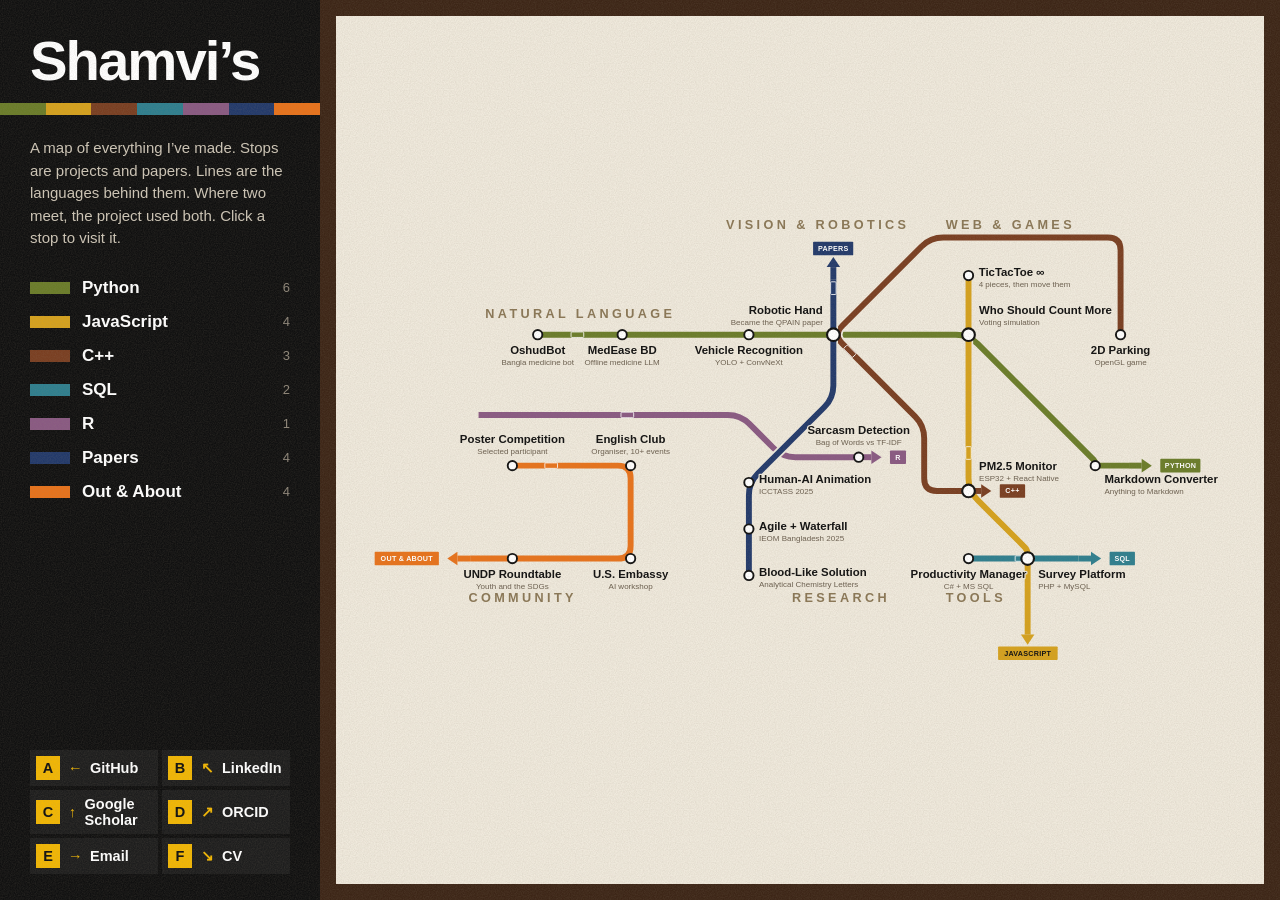
==== commit e42901ef: "Shamvi's; Sarcasm Detection joins Research with R crossing Papers; area names only; cased lines Co-A" ====
--- a/index.html
+++ b/index.html
@@ -3,7 +3,7 @@
 <head>
 <meta charset="utf-8">
 <meta name="viewport" content="width=device-width, initial-scale=1">
-<title>Yaqzan's</title>
+<title>Shamvi's</title>
 <meta name="description" content="Projects, papers and the rest, drawn as a metro map. Pick a stop and a train takes you there.">
 <link rel="stylesheet" href="style.css?v=424f81b2">
 </head>
@@ -11,7 +11,7 @@
 
 <div class="d">
   <aside class="column">
-    <h1>Yaqzan’s</h1>
+    <h1>Shamvi’s</h1>
     <div class="stripes"><i style="background:#6b7d2a"></i><i style="background:#d6a21e"></i><i style="background:#7a3f22"></i><i style="background:#2f7f8f"></i><i style="background:#8a5a83"></i><i style="background:#233a6b"></i><i style="background:#e8731c"></i></div>
     <p class="key">A map of everything I’ve made. Stops are projects and papers. Lines are the languages behind them. Where two meet, the project used both. <span class="do-click">Click</span><span class="do-tap">Tap</span> a stop to visit it.</p>
     <nav class="legend" aria-label="Lines"><button class="ldot" data-line="py" style="--c:#6b7d2a"><i></i>Python<span>6</span></button><button class="ldot" data-line="js" style="--c:#d6a21e"><i></i>JavaScript<span>4</span></button><button class="ldot" data-line="cpp" style="--c:#7a3f22"><i></i>C++<span>3</span></button><button class="ldot" data-line="sql" style="--c:#2f7f8f"><i></i>SQL<span>2</span></button><button class="ldot" data-line="r" style="--c:#8a5a83"><i></i>R<span>1</span></button><button class="ldot" data-line="papers" style="--c:#233a6b"><i></i>Papers<span>4</span></button><button class="ldot" data-line="out" style="--c:#e8731c"><i></i>Out &amp; About<span>4</span></button></nav>
@@ -20,31 +20,38 @@
 
   <p class="swipe">↔ Swipe to explore the map</p>
   <main class="mapside"><div class="mapframe">
-    <svg id="map" viewBox="-196 8 2074 1120" style="--ar:1.8518" preserveAspectRatio="xMidYMid meet" role="img"
+    <svg id="map" viewBox="-196 78 2074 1050" style="--ar:1.9752" preserveAspectRatio="xMidYMid meet" role="img"
          aria-label="Metro map of projects, papers and activities. Lines are languages and kinds of work.">
-<style>.lbl{font:700 27px 'Helvetica Neue',Helvetica,Arial,sans-serif;fill:#111111}.tag{font:500 19px 'Helvetica Neue',Helvetica,Arial,sans-serif;fill:#6b5f4f}.lbl,.tag{paint-order:stroke;stroke:#efe9dc;stroke-width:6px;stroke-linejoin:round}.year{font:800 62px 'Helvetica Neue',Helvetica,Arial,sans-serif;fill:#e2ded5;letter-spacing:2px}.now{font:700 18px 'Helvetica Neue',Helvetica,Arial,sans-serif;fill:#e8731c;letter-spacing:4px}.district{font:800 25px 'Helvetica Neue',Helvetica,Arial,sans-serif;fill:#a8946e;letter-spacing:6px}</style>
+<style>.lbl{font:700 27px 'Helvetica Neue',Helvetica,Arial,sans-serif;fill:#111111}.tag{font:500 19px 'Helvetica Neue',Helvetica,Arial,sans-serif;fill:#6b5f4f}.lbl,.tag{paint-order:stroke;stroke:#efe9dc;stroke-width:6px;stroke-linejoin:round}.year{font:800 62px 'Helvetica Neue',Helvetica,Arial,sans-serif;fill:#e2ded5;letter-spacing:2px}.now{font:700 18px 'Helvetica Neue',Helvetica,Arial,sans-serif;fill:#e8731c;letter-spacing:4px}.district{font:900 30px 'Helvetica Neue',Helvetica,Arial,sans-serif;fill:#8a7756;letter-spacing:8px}</style>
 <defs><pattern id="future" width="14" height="14" patternUnits="userSpaceOnUse" patternTransform="rotate(45)"><rect width="1.5" height="14" fill="#111111" opacity=".07"/></pattern></defs>
-<rect x="-600" y="-600" width="3400" height="2600" fill="#efe9dc"/><path d="M121.0,38.3 C146.0,31.7 185.7,48.5 218.0,49.3 C250.3,50.0 282.7,45.6 315.0,42.7 C347.3,39.8 380.0,32.0 412.0,31.9 C444.0,31.7 483.5,32.0 507.1,41.9 C530.8,51.7 544.6,71.2 553.8,91.0 C562.9,110.8 569.2,139.3 561.8,160.8 C554.3,182.3 534.0,212.6 509.0,220.1 C484.0,227.7 444.3,208.1 412.0,206.0 C379.7,204.0 347.3,206.6 315.0,208.0 C282.7,209.4 249.4,214.9 218.0,214.3 C186.6,213.7 150.5,213.8 126.4,204.6 C102.3,195.4 83.0,178.3 73.3,159.0 C63.6,139.7 60.1,109.1 68.0,89.0 C76.0,68.9 96.0,44.9 121.0,38.3Z" fill="#e8e0cc"/><path d="M124.0,251.8 C148.7,242.2 187.7,250.0 219.5,247.8 C251.3,245.6 283.2,237.9 315.0,238.6 C346.8,239.2 379.4,249.2 410.5,251.8 C441.6,254.4 476.5,245.4 501.9,254.1 C527.2,262.8 551.8,282.6 562.6,304.0 C573.4,325.4 576.1,363.2 566.7,382.7 C557.2,402.2 532.0,414.2 506.0,421.0 C480.0,427.7 442.3,421.5 410.5,423.4 C378.7,425.3 346.8,432.3 315.0,432.3 C283.2,432.3 251.1,424.1 219.5,423.4 C187.9,422.8 152.3,436.2 125.7,428.3 C99.0,420.4 68.9,396.5 59.8,376.0 C50.8,355.5 60.6,326.0 71.3,305.3 C82.0,284.6 99.3,261.4 124.0,251.8Z" fill="#e2e3cf"/><path d="M757.0,42.6 C784.4,32.2 826.3,32.9 860.0,33.1 C893.7,33.3 933.6,31.6 959.3,43.7 C985.1,55.7 993.2,86.6 1014.5,105.5 C1035.9,124.4 1077.7,123.6 1087.5,157.0 C1097.2,190.4 1084.4,270.7 1073.0,306.0 C1061.7,341.4 1037.6,347.0 1019.3,369.3 C1000.9,391.5 989.5,429.3 963.0,439.6 C936.5,449.9 894.6,432.4 860.0,431.0 C825.4,429.6 783.4,440.5 755.5,431.5 C727.7,422.5 711.5,396.7 693.0,377.0 C674.5,357.2 653.6,350.0 644.4,313.0 C635.3,276.0 629.4,191.1 637.9,154.9 C646.4,118.6 675.6,114.2 695.5,95.5 C715.3,76.7 729.6,53.0 757.0,42.6Z" fill="#e6dccf"/><path d="M1277.0,34.4 C1300.8,24.3 1336.1,40.7 1365.7,42.6 C1395.2,44.5 1424.0,47.0 1454.3,45.8 C1484.7,44.6 1522.5,27.1 1547.6,35.4 C1572.7,43.6 1587.4,75.0 1604.7,95.3 C1622.1,115.6 1641.3,119.5 1651.8,157.0 C1662.2,194.5 1675.8,284.7 1667.5,320.5 C1659.2,356.3 1622.7,355.6 1601.9,371.9 C1581.2,388.2 1567.6,408.4 1543.0,418.3 C1518.4,428.2 1483.9,427.6 1454.3,431.2 C1424.8,434.8 1394.9,440.3 1365.7,439.8 C1336.4,439.4 1302.4,440.5 1278.7,428.3 C1254.9,416.2 1243.6,385.9 1223.3,366.7 C1203.0,347.5 1166.3,347.1 1156.6,313.0 C1146.9,278.9 1154.3,197.4 1165.4,162.4 C1176.4,127.3 1204.2,124.1 1222.8,102.8 C1241.4,81.5 1253.2,44.4 1277.0,34.4Z" fill="#dfe2d6"/><path d="M162.0,543.3 C187.0,532.3 221.1,546.3 250.7,544.4 C280.2,542.6 309.3,533.3 339.3,532.1 C369.3,530.9 405.9,524.0 430.6,537.4 C455.4,550.7 466.0,589.9 487.7,612.3 C509.4,634.7 547.5,647.4 560.9,672.0 C574.2,696.6 568.3,731.1 567.7,760.0 C567.2,788.9 570.2,820.3 557.6,845.6 C545.0,870.9 513.5,888.9 491.9,911.9 C470.3,934.9 453.4,973.3 428.0,983.8 C402.6,994.2 368.9,975.8 339.3,974.3 C309.8,972.9 281.4,973.0 250.7,975.2 C219.9,977.4 181.2,996.8 154.7,987.3 C128.1,977.9 111.3,941.6 91.6,918.4 C71.9,895.2 46.4,874.4 36.5,848.0 C26.5,821.6 33.4,789.5 32.1,760.0 C30.8,730.5 17.3,695.7 28.7,670.7 C40.2,645.8 78.3,631.8 100.5,610.5 C122.7,589.3 137.0,554.3 162.0,543.3Z" fill="#e8ddc8"/><path d="M772.0,541.3 C798.3,529.8 830.7,533.5 860.0,533.3 C889.3,533.1 923.6,526.7 947.9,540.1 C972.3,553.5 984.1,591.9 1006.2,613.8 C1028.2,635.8 1066.7,647.6 1080.4,672.0 C1094.0,696.4 1088.5,731.0 1088.1,760.0 C1087.7,789.0 1090.6,820.6 1077.9,845.9 C1065.2,871.2 1033.6,888.8 1012.0,912.0 C990.3,935.2 973.3,974.3 948.0,985.2 C922.7,996.1 888.9,978.8 860.0,977.5 C831.1,976.1 801.4,986.8 774.7,977.3 C748.0,967.7 722.7,941.6 699.9,920.1 C677.2,898.5 646.4,874.7 638.3,848.0 C630.1,821.3 650.9,789.3 651.2,760.0 C651.6,730.7 632.0,698.8 640.5,672.5 C648.9,646.1 680.0,623.8 702.0,602.0 C723.9,580.1 745.7,552.7 772.0,541.3Z" fill="#e1ddd2"/><path d="M1292.0,537.9 C1323.5,527.8 1371.2,539.3 1410.0,540.1 C1448.8,541.0 1494.0,532.4 1525.0,543.0 C1556.1,553.6 1574.9,582.2 1596.3,603.7 C1617.6,625.2 1643.6,646.0 1653.1,672.0 C1662.7,698.0 1651.3,729.5 1653.7,760.0 C1656.0,790.5 1676.3,828.7 1667.2,855.2 C1658.2,881.8 1622.4,899.3 1599.2,919.2 C1576.0,939.1 1559.5,963.4 1528.0,974.8 C1496.5,986.1 1449.5,986.2 1410.0,987.3 C1370.5,988.3 1321.1,993.7 1291.2,980.8 C1261.2,967.9 1252.4,932.0 1230.2,909.8 C1207.9,887.7 1168.9,873.0 1157.7,848.0 C1146.5,823.0 1162.0,788.6 1163.1,760.0 C1164.3,731.4 1154.9,703.1 1164.6,676.6 C1174.2,650.1 1199.8,624.1 1221.0,601.0 C1242.2,577.9 1260.5,548.1 1292.0,537.9Z" fill="#e5e0cf"/><text x="534" y="80" text-anchor="end" class="district">DATA</text><text x="96" y="290" text-anchor="start" class="district">NATURAL LANGUAGE</text><text x="666" y="80" text-anchor="start" class="district">VISION &amp; ROBOTICS</text><text x="1186" y="80" text-anchor="start" class="district">WEB &amp; GAMES</text><text x="56" y="962" text-anchor="start" class="district">COMMUNITY</text><text x="1054" y="580" text-anchor="end" class="district">RESEARCH</text><text x="1186" y="962" text-anchor="start" class="district">TOOLS</text>
+<rect x="-600" y="-600" width="3400" height="2600" fill="#efe9dc"/><text x="96" y="290" text-anchor="start" class="district">NATURAL LANGUAGE</text><text x="666" y="80" text-anchor="start" class="district">VISION &amp; ROBOTICS</text><text x="1186" y="80" text-anchor="start" class="district">WEB &amp; GAMES</text><text x="56" y="962" text-anchor="start" class="district">COMMUNITY</text><text x="1054" y="962" text-anchor="end" class="district">RESEARCH</text><text x="1186" y="962" text-anchor="start" class="district">TOOLS</text>
 
+<path d="M220.0,330.0 L420.0,330.0 L720.0,330.0 L920.0,330.0 L1210.0,330.0 Q1240.0,330.0 1261.2,351.2 L1536.5,626.5 Q1540.0,630.0 1540.0,635.0 L1540.0,635.0 Q1540.0,640.0 1545.0,640.0 L1620.0,640.0" fill="none" stroke="#efe9dc" stroke-width="22" stroke-linejoin="round"/>
 <path id="L-py" class="line" data-line="py" d="M220.0,330.0 L420.0,330.0 L720.0,330.0 L920.0,330.0 L1210.0,330.0 Q1240.0,330.0 1261.2,351.2 L1536.5,626.5 Q1540.0,630.0 1540.0,635.0 L1540.0,635.0 Q1540.0,640.0 1545.0,640.0 L1620.0,640.0" fill="none" stroke="#6b7d2a" stroke-width="14" stroke-linejoin="round"/>
 <g class="cap" data-line="py"><path d="M1620.0,640.0 L1650.0,640.0" stroke="#6b7d2a" stroke-width="14" fill="none"/><path d="M1674.0,640.0 L1650.0,656.0 L1650.0,624.0Z" fill="#6b7d2a"/></g>
+<path d="M1240.0,190.0 L1240.0,330.0 L1240.0,670.0 Q1240.0,700.0 1261.2,721.2 L1372.9,832.9 Q1380.0,840.0 1380.0,850.0 L1380.0,860.0 L1380.0,1010.0" fill="none" stroke="#efe9dc" stroke-width="22" stroke-linejoin="round"/>
 <path id="L-js" class="line" data-line="js" d="M1240.0,190.0 L1240.0,330.0 L1240.0,670.0 Q1240.0,700.0 1261.2,721.2 L1372.9,832.9 Q1380.0,840.0 1380.0,850.0 L1380.0,860.0 L1380.0,1010.0" fill="none" stroke="#d6a21e" stroke-width="14" stroke-linejoin="round"/>
 <g class="cap" data-line="js"><path d="M1380.0,1010.0 L1380.0,1040.0" stroke="#d6a21e" stroke-width="14" fill="none"/><path d="M1380.0,1064.0 L1364.0,1040.0 L1396.0,1040.0Z" fill="#d6a21e"/></g>
-<path id="L-cpp" class="line" data-line="cpp" d="M1600.0,330.0 L1600.0,130.0 Q1600.0,100.0 1570.0,100.0 L1180.0,100.0 Q1150.0,100.0 1128.8,121.2 L941.2,308.8 Q920.0,330.0 941.2,351.2 L1038.8,448.8 Q1060.0,470.0 1060.0,500.0 L1060.0,670.0 Q1060.0,700.0 1090.0,700.0 L1240.0,700.0" fill="none" stroke="#7a3f22" stroke-width="14" stroke-linejoin="round"/>
+<path d="M1600.0,330.0 L1600.0,130.0 Q1600.0,100.0 1570.0,100.0 L1180.0,100.0 Q1150.0,100.0 1128.8,121.2 L941.2,308.8 Q920.0,330.0 941.2,351.2 L1113.8,523.8 Q1135.0,545.0 1135.0,575.0 L1135.0,670.0 Q1135.0,700.0 1165.0,700.0 L1240.0,700.0" fill="none" stroke="#efe9dc" stroke-width="22" stroke-linejoin="round"/>
+<path id="L-cpp" class="line" data-line="cpp" d="M1600.0,330.0 L1600.0,130.0 Q1600.0,100.0 1570.0,100.0 L1180.0,100.0 Q1150.0,100.0 1128.8,121.2 L941.2,308.8 Q920.0,330.0 941.2,351.2 L1113.8,523.8 Q1135.0,545.0 1135.0,575.0 L1135.0,670.0 Q1135.0,700.0 1165.0,700.0 L1240.0,700.0" fill="none" stroke="#7a3f22" stroke-width="14" stroke-linejoin="round"/>
 <g class="cap" data-line="cpp"><path d="M1240.0,700.0 L1270.0,700.0" stroke="#7a3f22" stroke-width="14" fill="none"/><path d="M1294.0,700.0 L1270.0,716.0 L1270.0,684.0Z" fill="#7a3f22"/></g>
+<path d="M1240.0,860.0 L1380.0,860.0 L1500.0,860.0" fill="none" stroke="#efe9dc" stroke-width="22" stroke-linejoin="round"/>
 <path id="L-sql" class="line" data-line="sql" d="M1240.0,860.0 L1380.0,860.0 L1500.0,860.0" fill="none" stroke="#2f7f8f" stroke-width="14" stroke-linejoin="round"/>
 <g class="cap" data-line="sql"><path d="M1500.0,860.0 L1530.0,860.0" stroke="#2f7f8f" stroke-width="14" fill="none"/><path d="M1554.0,860.0 L1530.0,876.0 L1530.0,844.0Z" fill="#2f7f8f"/></g>
-<path id="L-r" class="line" data-line="r" d="M130.0,120.0 L300.0,120.0 L440.0,120.0" fill="none" stroke="#8a5a83" stroke-width="14" stroke-linejoin="round"/>
-<g class="cap" data-line="r"><path d="M440.0,120.0 L470.0,120.0" stroke="#8a5a83" stroke-width="14" fill="none"/><path d="M494.0,120.0 L470.0,136.0 L470.0,104.0Z" fill="#8a5a83"/></g>
+<path d="M80.0,520.0 L670.0,520.0 Q700.0,520.0 721.2,541.2 L778.8,598.8 Q800.0,620.0 830.0,620.0 L980.0,620.0" fill="none" stroke="#efe9dc" stroke-width="22" stroke-linejoin="round"/>
+<path id="L-r" class="line" data-line="r" d="M80.0,520.0 L670.0,520.0 Q700.0,520.0 721.2,541.2 L778.8,598.8 Q800.0,620.0 830.0,620.0 L980.0,620.0" fill="none" stroke="#8a5a83" stroke-width="14" stroke-linejoin="round"/>
+<g class="cap" data-line="r"><path d="M980.0,620.0 L1010.0,620.0" stroke="#8a5a83" stroke-width="14" fill="none"/><path d="M1034.0,620.0 L1010.0,636.0 L1010.0,604.0Z" fill="#8a5a83"/></g>
+<path d="M720.0,900.0 L720.0,790.0 L720.0,710.0 Q720.0,680.0 741.2,658.8 L898.8,501.2 Q920.0,480.0 920.0,450.0 L920.0,330.0 L920.0,200.0" fill="none" stroke="#efe9dc" stroke-width="22" stroke-linejoin="round"/>
 <path id="L-papers" class="line" data-line="papers" d="M720.0,900.0 L720.0,790.0 L720.0,710.0 Q720.0,680.0 741.2,658.8 L898.8,501.2 Q920.0,480.0 920.0,450.0 L920.0,330.0 L920.0,200.0" fill="none" stroke="#233a6b" stroke-width="14" stroke-linejoin="round"/>
 <g class="cap" data-line="papers"><path d="M920.0,200.0 L920.0,170.0" stroke="#233a6b" stroke-width="14" fill="none"/><path d="M920.0,146.0 L936.0,170.0 L904.0,170.0Z" fill="#233a6b"/></g>
+<path d="M160.0,640.0 L410.0,640.0 Q440.0,640.0 440.0,670.0 L440.0,830.0 Q440.0,860.0 410.0,860.0 L160.0,860.0 L60.0,860.0" fill="none" stroke="#efe9dc" stroke-width="22" stroke-linejoin="round"/>
 <path id="L-out" class="line" data-line="out" d="M160.0,640.0 L410.0,640.0 Q440.0,640.0 440.0,670.0 L440.0,830.0 Q440.0,860.0 410.0,860.0 L160.0,860.0 L60.0,860.0" fill="none" stroke="#e8731c" stroke-width="14" stroke-linejoin="round"/>
 <g class="cap" data-line="out"><path d="M60.0,860.0 L30.0,860.0" stroke="#e8731c" stroke-width="14" fill="none"/><path d="M6.0,860.0 L30.0,844.0 L30.0,876.0Z" fill="#e8731c"/></g>
 <g class="badge" data-line="py"><rect x="1694" y="624" width="95" height="32" rx="2" fill="#6b7d2a"/><text x="1742" y="646" text-anchor="middle" fill="#fff" font-family="'Helvetica Neue',Helvetica,Arial,sans-serif" font-size="17" font-weight="700" letter-spacing=".6">PYTHON</text></g>
 <g class="badge" data-line="js"><rect x="1310" y="1068" width="141" height="32" rx="2" fill="#d6a21e"/><text x="1380" y="1090" text-anchor="middle" fill="#111" font-family="'Helvetica Neue',Helvetica,Arial,sans-serif" font-size="17" font-weight="700" letter-spacing=".6">JAVASCRIPT</text></g>
 <g class="badge" data-line="cpp"><rect x="1314" y="684" width="60" height="32" rx="2" fill="#7a3f22"/><text x="1344" y="706" text-anchor="middle" fill="#fff" font-family="'Helvetica Neue',Helvetica,Arial,sans-serif" font-size="17" font-weight="700" letter-spacing=".6">C++</text></g>
 <g class="badge" data-line="sql"><rect x="1574" y="844" width="60" height="32" rx="2" fill="#2f7f8f"/><text x="1604" y="866" text-anchor="middle" fill="#fff" font-family="'Helvetica Neue',Helvetica,Arial,sans-serif" font-size="17" font-weight="700" letter-spacing=".6">SQL</text></g>
-<g class="badge" data-line="r"><rect x="514" y="104" width="38" height="32" rx="2" fill="#8a5a83"/><text x="533" y="126" text-anchor="middle" fill="#fff" font-family="'Helvetica Neue',Helvetica,Arial,sans-serif" font-size="17" font-weight="700" letter-spacing=".6">R</text></g>
+<g class="badge" data-line="r"><rect x="1054" y="604" width="38" height="32" rx="2" fill="#8a5a83"/><text x="1073" y="626" text-anchor="middle" fill="#fff" font-family="'Helvetica Neue',Helvetica,Arial,sans-serif" font-size="17" font-weight="700" letter-spacing=".6">R</text></g>
 <g class="badge" data-line="papers"><rect x="872" y="110" width="95" height="32" rx="2" fill="#233a6b"/><text x="920" y="132" text-anchor="middle" fill="#fff" font-family="'Helvetica Neue',Helvetica,Arial,sans-serif" font-size="17" font-weight="700" letter-spacing=".6">PAPERS</text></g>
 <g class="badge" data-line="out"><rect x="-166" y="844" width="152" height="32" rx="2" fill="#e8731c"/><text x="-90" y="866" text-anchor="middle" fill="#fff" font-family="'Helvetica Neue',Helvetica,Arial,sans-serif" font-size="17" font-weight="700" letter-spacing=".6">OUT &amp; ABOUT</text></g>
 
@@ -60,7 +67,7 @@
 <g class="stn" data-id="ttt" tabindex="0" role="button" aria-label="TicTacToe ∞: 4 pieces, then move them"><circle class="sh" cx="1240" cy="190" r="11" fill="#fff" stroke="#111111" stroke-width="4.5"/><circle cx="1240" cy="190" r="28" fill="transparent"/><text x="1264" y="192" text-anchor="start" class="lbl">TicTacToe ∞</text><text x="1264" y="218" text-anchor="start" class="tag">4 pieces, then move them</text></g>
 <g class="stn" data-id="survey" tabindex="0" role="button" aria-label="Survey Platform: PHP + MySQL"><rect class="sh" x="1365.0" y="845.0" width="30.0" height="30.0" rx="15.0" fill="#fff" stroke="#111111" stroke-width="5"/><circle cx="1380" cy="860" r="28" fill="transparent"/><text x="1405" y="905" text-anchor="start" class="lbl">Survey Platform</text><text x="1405" y="931" text-anchor="start" class="tag">PHP + MySQL</text></g>
 <g class="stn" data-id="prod" tabindex="0" role="button" aria-label="Productivity Manager: C# + MS SQL"><circle class="sh" cx="1240" cy="860" r="11" fill="#fff" stroke="#111111" stroke-width="4.5"/><circle cx="1240" cy="860" r="28" fill="transparent"/><text x="1240" y="905" text-anchor="middle" class="lbl">Productivity Manager</text><text x="1240" y="931" text-anchor="middle" class="tag">C# + MS SQL</text></g>
-<g class="stn" data-id="sarcasm" tabindex="0" role="button" aria-label="Sarcasm Detection: Bag of Words vs TF-IDF"><circle class="sh" cx="300" cy="120" r="11" fill="#fff" stroke="#111111" stroke-width="4.5"/><circle cx="300" cy="120" r="28" fill="transparent"/><text x="300" y="165" text-anchor="middle" class="lbl">Sarcasm Detection</text><text x="300" y="191" text-anchor="middle" class="tag">Bag of Words vs TF-IDF</text></g>
+<g class="stn" data-id="sarcasm" tabindex="0" role="button" aria-label="Sarcasm Detection: Bag of Words vs TF-IDF"><circle class="sh" cx="980" cy="620" r="11" fill="#fff" stroke="#111111" stroke-width="4.5"/><circle cx="980" cy="620" r="28" fill="transparent"/><text x="980" y="566" text-anchor="middle" class="lbl">Sarcasm Detection</text><text x="980" y="592" text-anchor="middle" class="tag">Bag of Words vs TF-IDF</text></g>
 <g class="stn" data-id="blood" tabindex="0" role="button" aria-label="Blood-Like Solution: Analytical Chemistry Letters"><circle class="sh" cx="720" cy="900" r="11" fill="#fff" stroke="#111111" stroke-width="4.5"/><circle cx="720" cy="900" r="28" fill="transparent"/><text x="744" y="902" text-anchor="start" class="lbl">Blood-Like Solution</text><text x="744" y="928" text-anchor="start" class="tag">Analytical Chemistry Letters</text></g>
 <g class="stn" data-id="agile" tabindex="0" role="button" aria-label="Agile + Waterfall: IEOM Bangladesh 2025"><circle class="sh" cx="720" cy="790" r="11" fill="#fff" stroke="#111111" stroke-width="4.5"/><circle cx="720" cy="790" r="28" fill="transparent"/><text x="744" y="792" text-anchor="start" class="lbl">Agile + Waterfall</text><text x="744" y="818" text-anchor="start" class="tag">IEOM Bangladesh 2025</text></g>
 <g class="stn" data-id="hybrid" tabindex="0" role="button" aria-label="Human-AI Animation: ICCTASS 2025"><circle class="sh" cx="720" cy="680" r="11" fill="#fff" stroke="#111111" stroke-width="4.5"/><circle cx="720" cy="680" r="28" fill="transparent"/><text x="744" y="682" text-anchor="start" class="lbl">Human-AI Animation</text><text x="744" y="708" text-anchor="start" class="tag">ICCTASS 2025</text></g>
@@ -81,7 +88,7 @@
   </aside>
 </div>
 
-<script id="data" type="application/json">{"stations": {"md": {"name": "Markdown Converter", "tag": "Anything to Markdown", "x": 1540, "y": 640, "side": "br", "text": "PDF, Word, PowerPoint or Excel in, clean Markdown out. A single Windows executable, nothing to install.", "links": [["Repo", "https://github.com/yaqzans/markdown-converter-app"]], "related": [], "lines": ["py"]}, "oshud": {"name": "OshudBot", "tag": "Bangla medicine bot", "x": 220, "y": 330, "side": "b", "text": "Covers 21,714 medicine brands and answers in Bangla, English or Banglish in about 15 ms on a CPU. It replaced 1.1 GB of models with transliteration and fuzzy matching at no loss in answer quality.", "links": [["Repo", "https://github.com/yaqzans/oshudbot"], ["Try it", "https://oshudbot.streamlit.app/"]], "related": ["medease"], "lines": ["py"]}, "medease": {"name": "MedEase BD", "tag": "Offline medicine LLM", "x": 420, "y": 330, "side": "b", "text": "The heavier sibling of OshudBot. RAG over 21,000+ medicines plus a Gemma 3 4B fine-tuned on 36,000+ medicine Q&A pairs, running fully offline.", "links": [], "related": ["oshud"], "lines": ["py"]}, "vehicle": {"name": "Vehicle Recognition", "tag": "YOLO + ConvNeXt", "x": 720, "y": 330, "side": "b", "text": "Bangladeshi road vehicles on RSUD20K. YOLO26n finds them and ConvNeXt-Tiny classifies every crop. Code, results and the paper.", "links": [["Repo", "https://github.com/yaqzans/cvpr-two-stage-vehicle-recognition"]], "related": [], "lines": ["py"]}, "hand": {"name": "Robotic Hand", "tag": "Became the QPAIN paper", "x": 920, "y": 330, "side": "tl", "text": "A camera watches your hand and a 7-servo robotic hand copies it, with no gloves or sensors. Python and MediaPipe on the laptop, an ESP32 driving the servos. 88 ms end to end at 24.6 FPS, built for about 2,800 BDT. It became a paper: Gesture Controlled Robotic Hand Designed for Enhancing Industrial Automation and Innovation, IEEE QPAIN 2026, second and corresponding author.", "links": [["Read the paper", "https://doi.org/10.1109/QPAIN69676.2026.11545528"]], "related": [], "lines": ["py", "cpp", "papers"]}, "who": {"name": "Who Should Count More", "tag": "Voting simulation", "x": 1240, "y": 330, "side": "tr", "text": "Should educated votes count more? A Python simulation with a playable JavaScript front end: set up the electorate, run the election and see who wins.", "links": [["Play", "https://yaqzans.github.io/who-should-count-more/"], ["Repo", "https://github.com/yaqzans/who-should-count-more"]], "related": [], "lines": ["py", "js"]}, "parking": {"name": "2D Parking", "tag": "OpenGL game", "x": 1600, "y": 330, "side": "b", "text": "Park the car before the timer runs out. C++ with OpenGL and GLUT, for a computer graphics course.", "links": [["Repo", "https://github.com/yaqzans/2D-Parking-Game"]], "related": [], "lines": ["cpp"]}, "pm25": {"name": "PM2.5 Monitor", "tag": "ESP32 + React Native", "x": 1240, "y": 700, "side": "tr", "text": "Pocket air quality monitor: ESP32-C3 firmware plus a React Native app over BLE. It alerts only on genuine spikes, not on Dhaka's constantly high baseline. In a two-week field study it sent about 4 alerts a day instead of dozens, and each one was acted on.", "links": [], "related": [], "lines": ["js", "cpp"]}, "ttt": {"name": "TicTacToe ∞", "tag": "4 pieces, then move them", "x": 1240, "y": 190, "side": "r", "text": "Tic-tac-toe where each player only gets 4 pieces and then has to move them. Vanilla JavaScript, with a bot that has a difficulty slider.", "links": [["Play", "https://yaqzans.github.io/TicTacToeInfinity/"], ["Repo", "https://github.com/yaqzans/TicTacToeInfinity"]], "related": [], "lines": ["js"]}, "survey": {"name": "Survey Platform", "tag": "PHP + MySQL", "x": 1380, "y": 860, "side": "br", "text": "NeedSurveyResponses: answer other people's surveys to earn credits, then spend credits to publish your own. PHP, MySQL and JavaScript, with separate user and admin views.", "links": [], "related": [], "lines": ["js", "sql"]}, "prod": {"name": "Productivity Manager", "tag": "C# + MS SQL", "x": 1240, "y": 860, "side": "b", "text": "Notes, reminders and a timer in one C# desktop app, with logins and an MS SQL database underneath.", "links": [["Repo", "https://github.com/yaqzans/Productivity-Manager"]], "related": [], "lines": ["sql"]}, "sarcasm": {"name": "Sarcasm Detection", "tag": "Bag of Words vs TF-IDF", "x": 300, "y": 120, "side": "b", "text": "Can a classifier tell when a tweet is sarcastic? Bag of Words against TF-IDF across four classifiers, in R.", "links": [["Repo", "https://github.com/yaqzans/ids-sarcasm-detection"]], "related": [], "lines": ["r"]}, "blood": {"name": "Blood-Like Solution", "tag": "Analytical Chemistry Letters", "x": 720, "y": 900, "side": "r", "text": "Development of a Simulated Blood-Like Solution for Medical Experiments. Presented at the International Conference on Physics 2024 and published in Analytical Chemistry Letters (2025). Fifth author.", "links": [["Read the paper", "https://doi.org/10.1080/22297928.2025.2533331"]], "related": [], "lines": ["papers"]}, "agile": {"name": "Agile + Waterfall", "tag": "IEOM Bangladesh 2025", "x": 720, "y": 790, "side": "r", "text": "Evaluating the Performance of Agile-Waterfall Integrated Approaches in Large Scale Engineering Projects in Bangladesh. IEOM Bangladesh 2025. Fifth author.", "links": [["Read the paper", "https://doi.org/10.46254/BA08.20250467"]], "related": [], "lines": ["papers"]}, "hybrid": {"name": "Human-AI Animation", "tag": "ICCTASS 2025", "x": 720, "y": 680, "side": "r", "text": "A Hybrid Human-AI Model for Sustainable Innovation in Media and Animation. Presented at ICCTASS 2025. Third author.", "links": [], "related": [], "lines": ["papers"]}, "poster": {"name": "Poster Competition", "tag": "Selected participant", "x": 160, "y": 640, "side": "t", "text": "Selected participant in the AIUB Poster Presentation Competition.", "links": [], "related": [], "lines": ["out"]}, "english": {"name": "English Club", "tag": "Organiser, 10+ events", "x": 440, "y": 640, "side": "t", "text": "Organiser and content writer at the AIUB English Club. Ran 10+ events and workshops for 50+ members.", "links": [], "related": [], "lines": ["out"]}, "embassy": {"name": "U.S. Embassy", "tag": "AI workshop", "x": 440, "y": 860, "side": "b", "text": "AI workshop at the American Center, Dhaka. Selected by the Faculty of Science and Technology to represent the university.", "links": [], "related": [], "lines": ["out"]}, "undp": {"name": "UNDP Roundtable", "tag": "Youth and the SDGs", "x": 160, "y": 860, "side": "b", "text": "Selected to represent the university at \"Let's Talk with the UNDP Resident Representative\", a roundtable on youth engagement in the SDGs.", "links": [], "related": [], "lines": ["out"]}}, "lines": {"py": {"name": "Python", "color": "#6b7d2a", "stations": ["oshud", "medease", "vehicle", "hand", "who", "md"]}, "js": {"name": "JavaScript", "color": "#d6a21e", "stations": ["ttt", "who", "pm25", "survey"]}, "cpp": {"name": "C++", "color": "#7a3f22", "stations": ["parking", "hand", "pm25"]}, "sql": {"name": "SQL", "color": "#2f7f8f", "stations": ["prod", "survey"]}, "r": {"name": "R", "color": "#8a5a83", "stations": ["sarcasm"]}, "papers": {"name": "Papers", "color": "#233a6b", "stations": ["blood", "agile", "hybrid", "hand"]}, "out": {"name": "Out & About", "color": "#e8731c", "stations": ["poster", "english", "embassy", "undp"]}}, "view": [-196, 8, 2074, 1120]}</script>
+<script id="data" type="application/json">{"stations": {"md": {"name": "Markdown Converter", "tag": "Anything to Markdown", "x": 1540, "y": 640, "side": "br", "text": "PDF, Word, PowerPoint or Excel in, clean Markdown out. A single Windows executable, nothing to install.", "links": [["Repo", "https://github.com/yaqzans/markdown-converter-app"]], "related": [], "lines": ["py"]}, "oshud": {"name": "OshudBot", "tag": "Bangla medicine bot", "x": 220, "y": 330, "side": "b", "text": "Covers 21,714 medicine brands and answers in Bangla, English or Banglish in about 15 ms on a CPU. It replaced 1.1 GB of models with transliteration and fuzzy matching at no loss in answer quality.", "links": [["Repo", "https://github.com/yaqzans/oshudbot"], ["Try it", "https://oshudbot.streamlit.app/"]], "related": ["medease"], "lines": ["py"]}, "medease": {"name": "MedEase BD", "tag": "Offline medicine LLM", "x": 420, "y": 330, "side": "b", "text": "The heavier sibling of OshudBot. RAG over 21,000+ medicines plus a Gemma 3 4B fine-tuned on 36,000+ medicine Q&A pairs, running fully offline.", "links": [], "related": ["oshud"], "lines": ["py"]}, "vehicle": {"name": "Vehicle Recognition", "tag": "YOLO + ConvNeXt", "x": 720, "y": 330, "side": "b", "text": "Bangladeshi road vehicles on RSUD20K. YOLO26n finds them and ConvNeXt-Tiny classifies every crop. Code, results and the paper.", "links": [["Repo", "https://github.com/yaqzans/cvpr-two-stage-vehicle-recognition"]], "related": [], "lines": ["py"]}, "hand": {"name": "Robotic Hand", "tag": "Became the QPAIN paper", "x": 920, "y": 330, "side": "tl", "text": "A camera watches your hand and a 7-servo robotic hand copies it, with no gloves or sensors. Python and MediaPipe on the laptop, an ESP32 driving the servos. 88 ms end to end at 24.6 FPS, built for about 2,800 BDT. It became a paper: Gesture Controlled Robotic Hand Designed for Enhancing Industrial Automation and Innovation, IEEE QPAIN 2026, second and corresponding author.", "links": [["Read the paper", "https://doi.org/10.1109/QPAIN69676.2026.11545528"]], "related": [], "lines": ["py", "cpp", "papers"]}, "who": {"name": "Who Should Count More", "tag": "Voting simulation", "x": 1240, "y": 330, "side": "tr", "text": "Should educated votes count more? A Python simulation with a playable JavaScript front end: set up the electorate, run the election and see who wins.", "links": [["Play", "https://yaqzans.github.io/who-should-count-more/"], ["Repo", "https://github.com/yaqzans/who-should-count-more"]], "related": [], "lines": ["py", "js"]}, "parking": {"name": "2D Parking", "tag": "OpenGL game", "x": 1600, "y": 330, "side": "b", "text": "Park the car before the timer runs out. C++ with OpenGL and GLUT, for a computer graphics course.", "links": [["Repo", "https://github.com/yaqzans/2D-Parking-Game"]], "related": [], "lines": ["cpp"]}, "pm25": {"name": "PM2.5 Monitor", "tag": "ESP32 + React Native", "x": 1240, "y": 700, "side": "tr", "text": "Pocket air quality monitor: ESP32-C3 firmware plus a React Native app over BLE. It alerts only on genuine spikes, not on Dhaka's constantly high baseline. In a two-week field study it sent about 4 alerts a day instead of dozens, and each one was acted on.", "links": [], "related": [], "lines": ["js", "cpp"]}, "ttt": {"name": "TicTacToe ∞", "tag": "4 pieces, then move them", "x": 1240, "y": 190, "side": "r", "text": "Tic-tac-toe where each player only gets 4 pieces and then has to move them. Vanilla JavaScript, with a bot that has a difficulty slider.", "links": [["Play", "https://yaqzans.github.io/TicTacToeInfinity/"], ["Repo", "https://github.com/yaqzans/TicTacToeInfinity"]], "related": [], "lines": ["js"]}, "survey": {"name": "Survey Platform", "tag": "PHP + MySQL", "x": 1380, "y": 860, "side": "br", "text": "NeedSurveyResponses: answer other people's surveys to earn credits, then spend credits to publish your own. PHP, MySQL and JavaScript, with separate user and admin views.", "links": [], "related": [], "lines": ["js", "sql"]}, "prod": {"name": "Productivity Manager", "tag": "C# + MS SQL", "x": 1240, "y": 860, "side": "b", "text": "Notes, reminders and a timer in one C# desktop app, with logins and an MS SQL database underneath.", "links": [["Repo", "https://github.com/yaqzans/Productivity-Manager"]], "related": [], "lines": ["sql"]}, "sarcasm": {"name": "Sarcasm Detection", "tag": "Bag of Words vs TF-IDF", "x": 980, "y": 620, "side": "t", "text": "Can a classifier tell when a tweet is sarcastic? Bag of Words against TF-IDF across four classifiers, in R.", "links": [["Repo", "https://github.com/yaqzans/ids-sarcasm-detection"]], "related": [], "lines": ["r"]}, "blood": {"name": "Blood-Like Solution", "tag": "Analytical Chemistry Letters", "x": 720, "y": 900, "side": "r", "text": "Development of a Simulated Blood-Like Solution for Medical Experiments. Presented at the International Conference on Physics 2024 and published in Analytical Chemistry Letters (2025). Fifth author.", "links": [["Read the paper", "https://doi.org/10.1080/22297928.2025.2533331"]], "related": [], "lines": ["papers"]}, "agile": {"name": "Agile + Waterfall", "tag": "IEOM Bangladesh 2025", "x": 720, "y": 790, "side": "r", "text": "Evaluating the Performance of Agile-Waterfall Integrated Approaches in Large Scale Engineering Projects in Bangladesh. IEOM Bangladesh 2025. Fifth author.", "links": [["Read the paper", "https://doi.org/10.46254/BA08.20250467"]], "related": [], "lines": ["papers"]}, "hybrid": {"name": "Human-AI Animation", "tag": "ICCTASS 2025", "x": 720, "y": 680, "side": "r", "text": "A Hybrid Human-AI Model for Sustainable Innovation in Media and Animation. Presented at ICCTASS 2025. Third author.", "links": [], "related": [], "lines": ["papers"]}, "poster": {"name": "Poster Competition", "tag": "Selected participant", "x": 160, "y": 640, "side": "t", "text": "Selected participant in the AIUB Poster Presentation Competition.", "links": [], "related": [], "lines": ["out"]}, "english": {"name": "English Club", "tag": "Organiser, 10+ events", "x": 440, "y": 640, "side": "t", "text": "Organiser and content writer at the AIUB English Club. Ran 10+ events and workshops for 50+ members.", "links": [], "related": [], "lines": ["out"]}, "embassy": {"name": "U.S. Embassy", "tag": "AI workshop", "x": 440, "y": 860, "side": "b", "text": "AI workshop at the American Center, Dhaka. Selected by the Faculty of Science and Technology to represent the university.", "links": [], "related": [], "lines": ["out"]}, "undp": {"name": "UNDP Roundtable", "tag": "Youth and the SDGs", "x": 160, "y": 860, "side": "b", "text": "Selected to represent the university at \"Let's Talk with the UNDP Resident Representative\", a roundtable on youth engagement in the SDGs.", "links": [], "related": [], "lines": ["out"]}}, "lines": {"py": {"name": "Python", "color": "#6b7d2a", "stations": ["oshud", "medease", "vehicle", "hand", "who", "md"]}, "js": {"name": "JavaScript", "color": "#d6a21e", "stations": ["ttt", "who", "pm25", "survey"]}, "cpp": {"name": "C++", "color": "#7a3f22", "stations": ["parking", "hand", "pm25"]}, "sql": {"name": "SQL", "color": "#2f7f8f", "stations": ["prod", "survey"]}, "r": {"name": "R", "color": "#8a5a83", "stations": ["sarcasm"]}, "papers": {"name": "Papers", "color": "#233a6b", "stations": ["blood", "agile", "hybrid", "hand"]}, "out": {"name": "Out & About", "color": "#e8731c", "stations": ["poster", "english", "embassy", "undp"]}}, "view": [-196, 78, 2074, 1050]}</script>
 <script src="app.js?v=b8bb72dc"></script>
 </body>
 </html>
